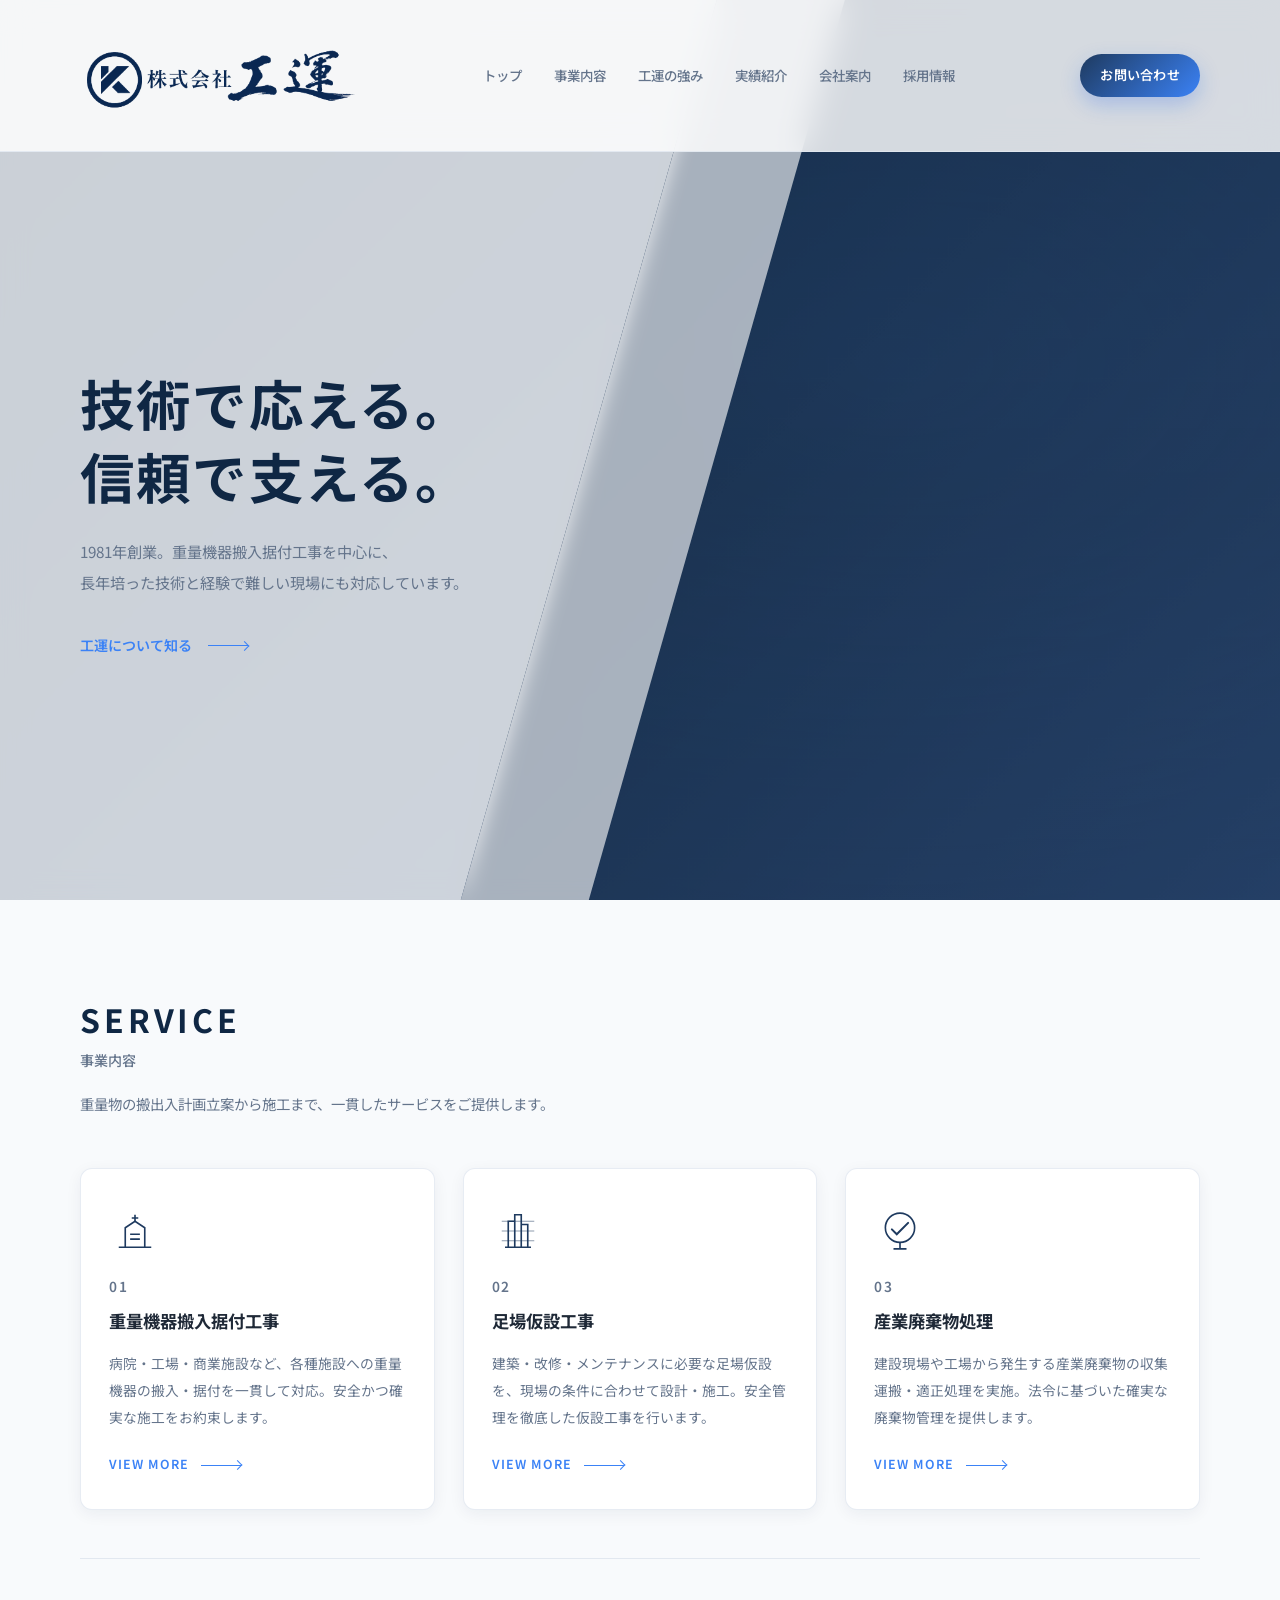
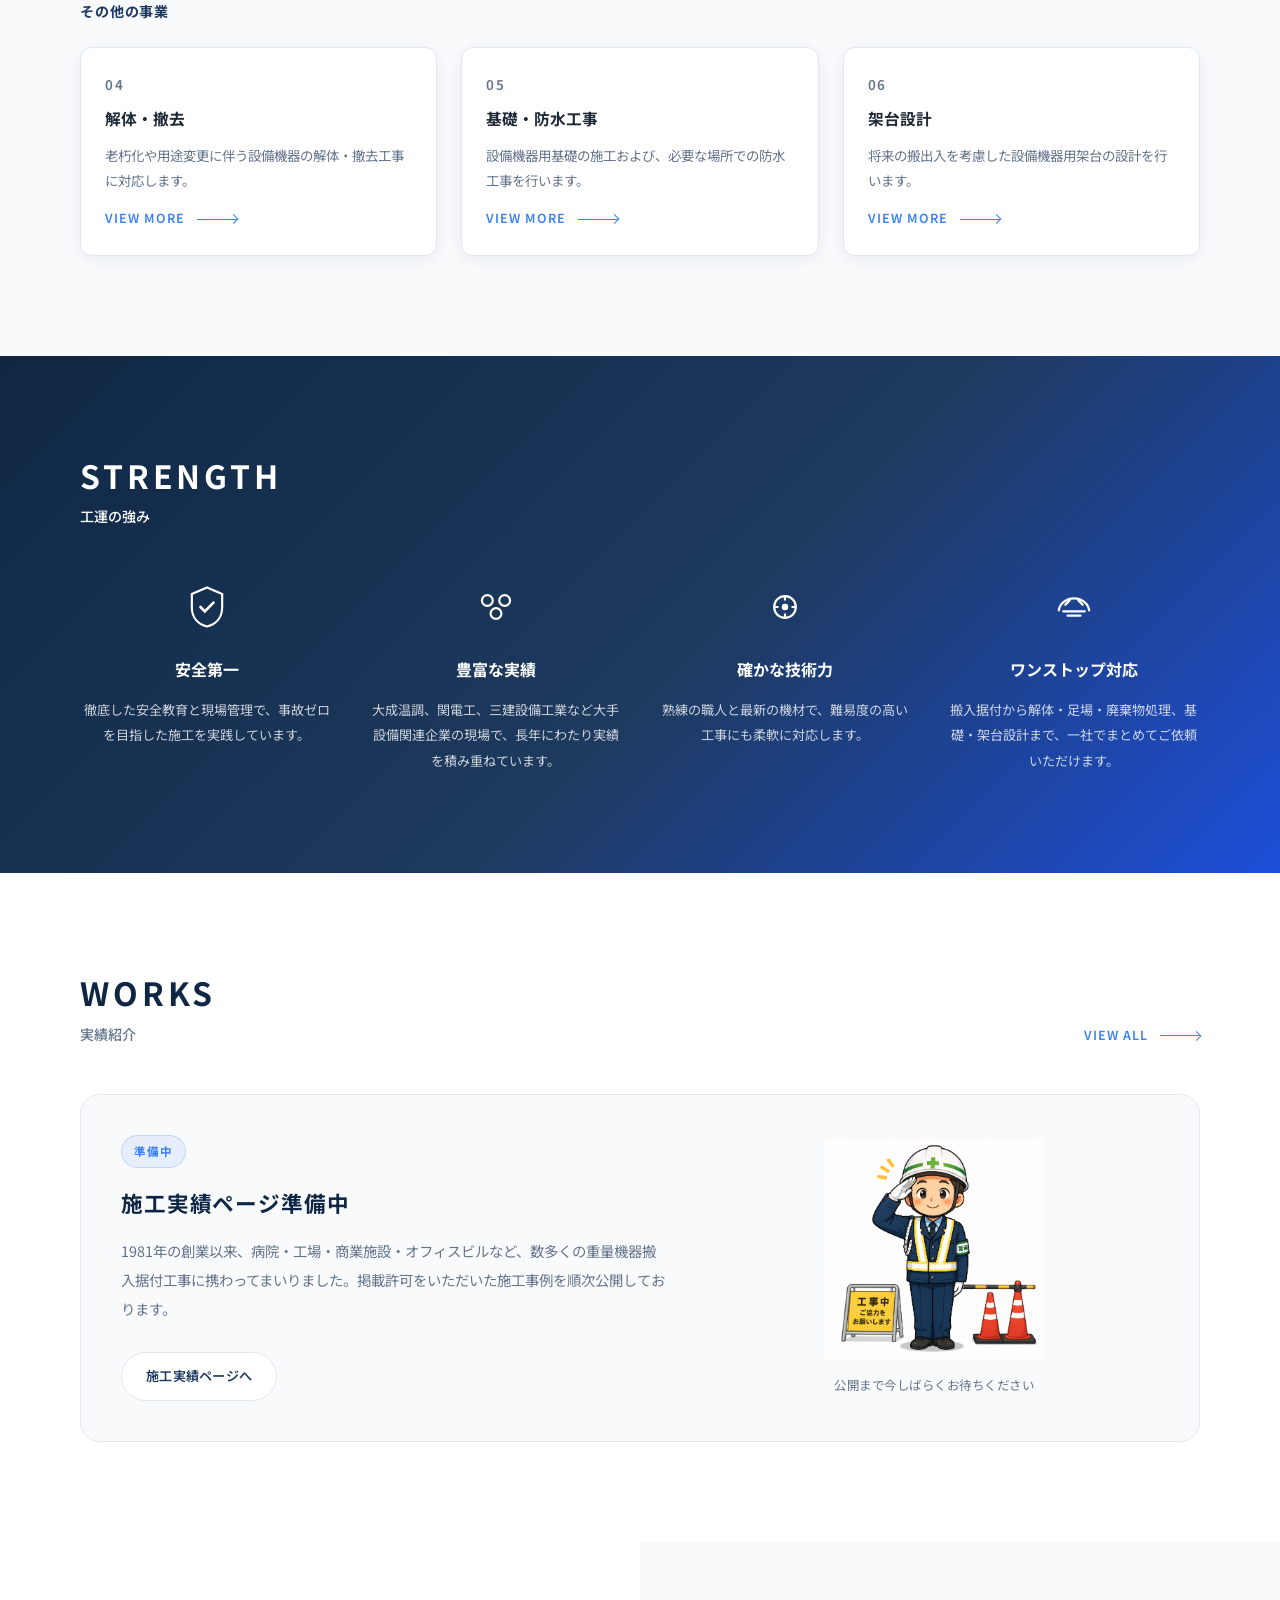
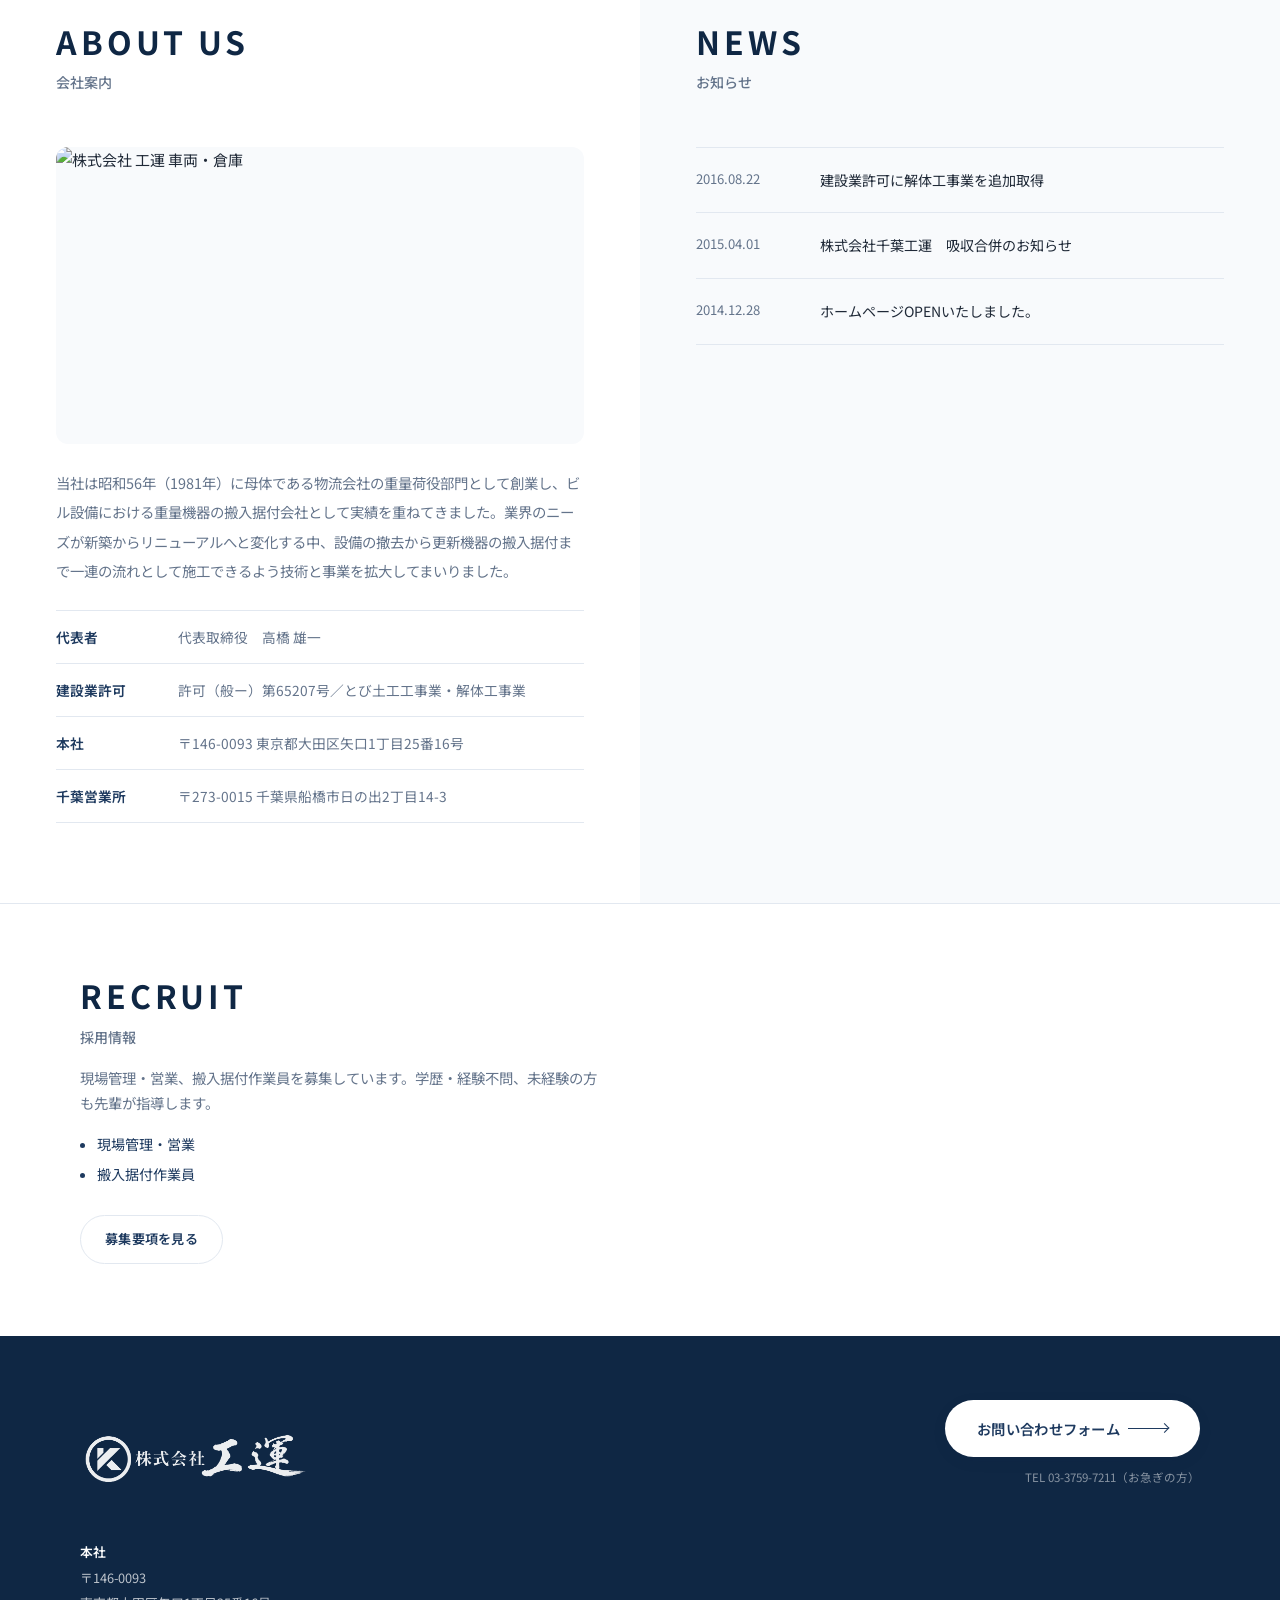
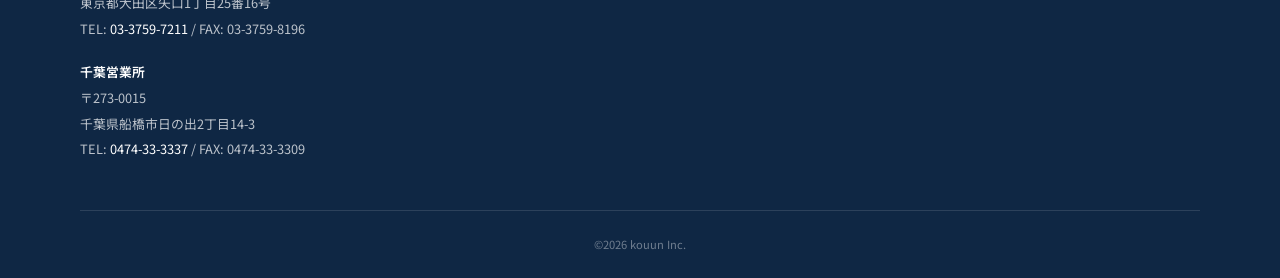
==== index.html @ 0c0ec550 "Update hero lead copy with founding year and expertise" ====
<!DOCTYPE html>
<html lang="ja">
  <head>
    <meta charset="UTF-8" />
    <meta name="viewport" content="width=device-width, initial-scale=1.0" />
    <meta
      name="description"
      content="株式会社工運は、改修工事を中心に重量機器搬入据付・解体撤去・足場架設・産業廃棄物収集運搬など質の高いサービスをご提供。本社は東京都大田区、千葉営業所は船橋市。"
    />
    <title>株式会社 工運 | KOUN Co., Ltd.</title>
    <link rel="preconnect" href="https://fonts.googleapis.com" />
    <link rel="preconnect" href="https://fonts.gstatic.com" crossorigin />
    <link
      href="https://fonts.googleapis.com/css2?family=Noto+Sans+JP:wght@400;500;600;700&display=swap"
      rel="stylesheet"
    />
    <link rel="stylesheet" href="css/style.css" />
  </head>
  <body>
    <header class="header">
      <div class="header-inner">
        <a href="#" class="logo">
          <img src="images/logo6.png" alt="株式会社 工運" class="logo-img" />
        </a>

        <nav class="nav" id="nav" aria-label="メインナビゲーション">
          <a href="#">トップ</a>
          <a href="#service">事業内容</a>
          <a href="#strength">工運の強み</a>
          <a href="works.html">実績紹介</a>
          <a href="#about">会社案内</a>
          <a href="recruit.html">採用情報</a>
        </nav>

        <div class="header-actions">
          <a href="contact.html" class="btn btn-primary btn-sm">お問い合わせ</a>
          <button
            class="menu-toggle"
            type="button"
            aria-label="メニューを開く"
            aria-expanded="false"
            aria-controls="nav"
          >
            <span></span>
            <span></span>
            <span></span>
          </button>
        </div>
      </div>
    </header>

    <main>
      <section class="hero">
        <div class="hero-bg">
          <div class="hero-bg-media" aria-hidden="true">
            <div class="hero-video-stack">
              <video
                class="hero-video is-active"
                src="images/top.mp4"
                muted
                playsinline
                preload="auto"
              ></video>
              <video class="hero-video" src="images/top2.mp4" muted playsinline preload="metadata"></video>
              <video class="hero-video" src="images/top3.mp4" muted playsinline preload="metadata"></video>
            </div>
          </div>
          <div class="hero-cinematic-overlay" aria-hidden="true"></div>
        </div>
        <div class="hero-content">
          <h1 class="hero-title">技術で応える。<br />信頼で支える。</h1>
          <p class="hero-lead">
            1981年創業。重量機器搬入据付工事を中心に、<br />
            長年培った技術と経験で難しい現場にも対応しています。
          </p>
          <a href="#about" class="hero-link">
            <span>工運について知る</span>
            <span class="arrow" aria-hidden="true"></span>
          </a>
        </div>
      </section>

      <section id="service" class="section service">
        <div class="container">
          <div class="section-heading">
            <h2 class="section-title-en">SERVICE</h2>
            <p class="section-title-ja">事業内容</p>
            <p class="section-lead">
              重量物の搬出入計画立案から施工まで、一貫したサービスをご提供します。
            </p>
          </div>
          <div class="service-grid">
            <article class="service-card">
              <div class="service-icon" aria-hidden="true">
                <svg viewBox="0 0 64 64">
                  <path d="M12 52h40M20 52V28l12-8 12 8v24" fill="none" stroke="currentColor" stroke-width="2" />
                  <path d="M32 20v-8M28 16h8" fill="none" stroke="currentColor" stroke-width="2" />
                  <path d="M26 36h12M26 42h12" fill="none" stroke="currentColor" stroke-width="2" />
                </svg>
              </div>
              <p class="service-num">01</p>
              <h3>重量機器搬入据付工事</h3>
              <p>
                病院・工場・商業施設など、各種施設への重量機器の搬入・据付を一貫して対応。安全かつ確実な施工をお約束します。
              </p>
              <a href="service/hannyu.html" class="text-link js-service-panel" data-service="service/hannyu.html">VIEW MORE<span class="arrow" aria-hidden="true"></span></a>
            </article>
            <article class="service-card">
              <div class="service-icon" aria-hidden="true">
                <svg viewBox="0 0 64 64">
                  <path d="M16 52h32M20 52V20h8v32M28 52V12h8v40M36 52V24h8v28" fill="none" stroke="currentColor" stroke-width="2" />
                  <path d="M12 20h40M12 32h40M12 44h40" fill="none" stroke="currentColor" stroke-width="1.5" opacity="0.5" />
                </svg>
              </div>
              <p class="service-num">02</p>
              <h3>足場仮設工事</h3>
              <p>
                建築・改修・メンテナンスに必要な足場仮設を、現場の条件に合わせて設計・施工。安全管理を徹底した仮設工事を行います。
              </p>
              <a href="service/ashiba.html" class="text-link js-service-panel" data-service="service/ashiba.html">VIEW MORE<span class="arrow" aria-hidden="true"></span></a>
            </article>
            <article class="service-card">
              <div class="service-icon" aria-hidden="true">
                <svg viewBox="0 0 64 64">
                  <path d="M32 10a18 18 0 1 0 0 36 18 18 0 0 0 0-36z" fill="none" stroke="currentColor" stroke-width="2" />
                  <path d="M22 30l6 6 14-14" fill="none" stroke="currentColor" stroke-width="2.5" stroke-linecap="round" />
                  <path d="M32 46v8M24 54h16" fill="none" stroke="currentColor" stroke-width="2" />
                </svg>
              </div>
              <p class="service-num">03</p>
              <h3>産業廃棄物処理</h3>
              <p>
                建設現場や工場から発生する産業廃棄物の収集運搬・適正処理を実施。法令に基づいた確実な廃棄物管理を提供します。
              </p>
              <a href="service/haikibutsu.html" class="text-link js-service-panel" data-service="service/haikibutsu.html">VIEW MORE<span class="arrow" aria-hidden="true"></span></a>
            </article>
          </div>
          <div class="service-more">
            <p class="service-more-title">その他の事業</p>
            <div class="service-more-grid">
              <article class="service-more-item">
                <p class="service-num">04</p>
                <h3>解体・撤去</h3>
                <p>老朽化や用途変更に伴う設備機器の解体・撤去工事に対応します。</p>
                <a href="service/kaitai.html" class="text-link js-service-panel" data-service="service/kaitai.html">VIEW MORE<span class="arrow" aria-hidden="true"></span></a>
              </article>
              <article class="service-more-item">
                <p class="service-num">05</p>
                <h3>基礎・防水工事</h3>
                <p>設備機器用基礎の施工および、必要な場所での防水工事を行います。</p>
                <a href="service/kiso.html" class="text-link js-service-panel" data-service="service/kiso.html">VIEW MORE<span class="arrow" aria-hidden="true"></span></a>
              </article>
              <article class="service-more-item">
                <p class="service-num">06</p>
                <h3>架台設計</h3>
                <p>将来の搬出入を考慮した設備機器用架台の設計を行います。</p>
                <a href="service/kadai.html" class="text-link js-service-panel" data-service="service/kadai.html">VIEW MORE<span class="arrow" aria-hidden="true"></span></a>
              </article>
            </div>
          </div>
        </div>
      </section>

      <section id="strength" class="section strength">
        <div class="container">
          <div class="section-heading section-heading-light">
            <h2 class="section-title-en">STRENGTH</h2>
            <p class="section-title-ja">工運の強み</p>
          </div>
          <div class="strength-grid">
            <div class="strength-item">
              <div class="strength-icon" aria-hidden="true">
                <svg viewBox="0 0 48 48">
                  <path d="M24 6l14 6v12c0 10-6 16-14 18-8-2-14-8-14-18V12l14-6z" fill="none" stroke="currentColor" stroke-width="2" />
                  <path d="M18 24l4 4 8-8" fill="none" stroke="currentColor" stroke-width="2.5" stroke-linecap="round" />
                </svg>
              </div>
              <h3>安全第一</h3>
              <p>徹底した安全教育と現場管理で、事故ゼロを目指した施工を実践しています。</p>
            </div>
            <div class="strength-item">
              <div class="strength-icon" aria-hidden="true">
                <svg viewBox="0 0 48 48">
                  <circle cx="16" cy="18" r="5" fill="none" stroke="currentColor" stroke-width="2" />
                  <circle cx="32" cy="18" r="5" fill="none" stroke="currentColor" stroke-width="2" />
                  <circle cx="24" cy="30" r="5" fill="none" stroke="currentColor" stroke-width="2" />
                </svg>
              </div>
              <h3>豊富な実績</h3>
              <p>大成温調、関電工、三建設備工業など大手設備関連企業の現場で、長年にわたり実績を積み重ねています。</p>
            </div>
            <div class="strength-item">
              <div class="strength-icon" aria-hidden="true">
                <svg viewBox="0 0 48 48">
                  <circle cx="24" cy="24" r="10" fill="none" stroke="currentColor" stroke-width="2" />
                  <path d="M24 14v4M24 30v4M14 24h4M30 24h4" fill="none" stroke="currentColor" stroke-width="2" />
                  <circle cx="24" cy="24" r="3" fill="currentColor" />
                </svg>
              </div>
              <h3>確かな技術力</h3>
              <p>熟練の職人と最新の機材で、難易度の高い工事にも柔軟に対応します。</p>
            </div>
            <div class="strength-item">
              <div class="strength-icon" aria-hidden="true">
                <svg viewBox="0 0 48 48">
                  <path d="M10 28c0-6 6-12 14-12s14 6 14 12" fill="none" stroke="currentColor" stroke-width="2" />
                  <path d="M14 28h20M18 32h12" fill="none" stroke="currentColor" stroke-width="2" stroke-linecap="round" />
                  <path d="M16 22l4-4M32 22l-4-4" fill="none" stroke="currentColor" stroke-width="2" stroke-linecap="round" />
                </svg>
              </div>
              <h3>ワンストップ対応</h3>
              <p>搬入据付から解体・足場・廃棄物処理、基礎・架台設計まで、一社でまとめてご依頼いただけます。</p>
            </div>
          </div>
        </div>
      </section>

      <section id="works" class="section works">
        <div class="container">
          <div class="section-heading-row">
            <div class="section-heading">
              <h2 class="section-title-en">WORKS</h2>
              <p class="section-title-ja">実績紹介</p>
            </div>
            <a href="works.html" class="text-link">VIEW ALL<span class="arrow" aria-hidden="true"></span></a>
          </div>

          <div class="works-teaser">
            <div class="works-teaser-content">
              <span class="works-teaser-badge">準備中</span>
              <h3 class="works-teaser-title">施工実績ページ準備中</h3>
              <p class="works-teaser-text">
                1981年の創業以来、病院・工場・商業施設・オフィスビルなど、数多くの重量機器搬入据付工事に携わってまいりました。掲載許可をいただいた施工事例を順次公開しております。
              </p>
              <a href="works.html" class="btn btn-outline">施工実績ページへ</a>
            </div>
            <div class="works-teaser-visual" aria-hidden="true">
              <img src="images/gardman.png" alt="" class="works-salute-img" />
              <p class="works-teaser-note">公開まで今しばらくお待ちください</p>
            </div>
          </div>
        </div>
      </section>

      <section class="section about-news">
        <div class="about-news-grid">
          <div id="about" class="about-block">
            <div class="section-heading">
              <h2 class="section-title-en">ABOUT US</h2>
              <p class="section-title-ja">会社案内</p>
            </div>
            <div class="about-thumb">
              <img src="images/office.jpg" alt="株式会社 工運 車両・倉庫" />
            </div>
            <p class="about-text">
              当社は昭和56年（1981年）に母体である物流会社の重量荷役部門として創業し、ビル設備における重量機器の搬入据付会社として実績を重ねてきました。業界のニーズが新築からリニューアルへと変化する中、設備の撤去から更新機器の搬入据付まで一連の流れとして施工できるよう技術と事業を拡大してまいりました。
            </p>
            <dl class="about-info">
              <div class="about-info-row">
                <dt>代表者</dt>
                <dd>代表取締役　高橋 雄一</dd>
              </div>
              <div class="about-info-row">
                <dt>建設業許可</dt>
                <dd>許可（般ー）第65207号／とび土工工事業・解体工事業</dd>
              </div>
              <div class="about-info-row">
                <dt>本社</dt>
                <dd>〒146-0093 東京都大田区矢口1丁目25番16号</dd>
              </div>
              <div class="about-info-row">
                <dt>千葉営業所</dt>
                <dd>〒273-0015 千葉県船橋市日の出2丁目14-3</dd>
              </div>
            </dl>
          </div>
          <div id="news" class="news-block">
            <div class="section-heading">
              <h2 class="section-title-en">NEWS</h2>
              <p class="section-title-ja">お知らせ</p>
            </div>
            <ul class="news-list">
              <li>
                <time datetime="2016-08-22">2016.08.22</time>
                <span>建設業許可に解体工事業を追加取得</span>
              </li>
              <li>
                <time datetime="2015-04-01">2015.04.01</time>
                <span>株式会社千葉工運　吸収合併のお知らせ</span>
              </li>
              <li>
                <time datetime="2014-12-28">2014.12.28</time>
                <span>ホームページOPENいたしました。</span>
              </li>
            </ul>
          </div>
        </div>
      </section>

      <section id="recruit" class="section recruit">
        <div class="container">
          <h2 class="section-title-en">RECRUIT</h2>
          <p class="section-title-ja">採用情報</p>
          <p class="recruit-text">
            現場管理・営業、搬入据付作業員を募集しています。学歴・経験不問、未経験の方も先輩が指導します。
          </p>
          <ul class="recruit-jobs">
            <li>現場管理・営業</li>
            <li>搬入据付作業員</li>
          </ul>
          <a href="recruit.html" class="btn btn-outline recruit-link">募集要項を見る</a>
        </div>
      </section>
    </main>

    <footer id="contact" class="footer">
      <div class="footer-inner">
        <div class="footer-brand">
          <a href="#" class="footer-logo">
            <img src="images/logo6.png" alt="株式会社 工運" class="logo-img-footer" />
          </a>
          <div class="footer-offices">
            <address class="footer-office">
              <strong>本社</strong><br />
              〒146-0093<br />
              東京都大田区矢口1丁目25番16号<br />
              TEL: <a href="tel:0337597211">03-3759-7211</a> / FAX: 03-3759-8196
            </address>
            <address class="footer-office">
              <strong>千葉営業所</strong><br />
              〒273-0015<br />
              千葉県船橋市日の出2丁目14-3<br />
              TEL: <a href="tel:0474333337">0474-33-3337</a> / FAX: 0474-33-3309
            </address>
          </div>
        </div>
        <div class="footer-cta">
          <a href="contact.html" class="btn btn-light">
            お問い合わせフォーム
            <span class="arrow" aria-hidden="true"></span>
          </a>
          <p class="footer-contact-note">TEL 03-3759-7211（お急ぎの方）</p>
        </div>
      </div>
      <p class="footer-copy">&copy;2026 kouun Inc.</p>
    </footer>

    <div id="service-panel" class="service-panel" aria-hidden="true">
      <div class="service-panel-body" id="service-panel-body"></div>
    </div>

    <script src="js/hero-video.js"></script>
    <script src="js/main.js"></script>
  </body>
</html>
---- css/style.css ----
*,
*::before,
*::after {
  box-sizing: border-box;
  margin: 0;
  padding: 0;
}

:root {
  --color-bg: #ffffff;
  --color-text: #1f2937;
  --color-muted: #64748b;
  --color-border: #e2e8f0;
  --color-navy: #1e3a5f;
  --color-navy-dark: #0f2744;
  --color-navy-light: #2563eb;
  --color-accent: #3b82f6;
  --color-gray-bg: #f8fafc;
  --shadow-sm: 0 4px 16px rgba(15, 39, 68, 0.06);
  --shadow-md: 0 12px 32px rgba(15, 39, 68, 0.1);
  --radius: 12px;
  --font-sans: "Noto Sans JP", "Hiragino Sans", "Yu Gothic", Meiryo, sans-serif;
  --container: min(1120px, calc(100% - 48px));
  --header-height: 152px;
}

html {
  scroll-behavior: smooth;
  scroll-padding-top: calc(var(--header-height) - 24px);
}

body {
  font-family: var(--font-sans);
  color: var(--color-text);
  background: var(--color-bg);
  line-height: 1.75;
  font-size: 15px;
  -webkit-font-smoothing: antialiased;
}

img {
  display: block;
  max-width: 100%;
}

a {
  color: inherit;
  text-decoration: none;
}

address {
  font-style: normal;
}

.container {
  width: var(--container);
  margin-inline: auto;
}

/* Header */
.header {
  position: fixed;
  top: 0;
  left: 0;
  right: 0;
  z-index: 100;
  height: var(--header-height);
  background: rgba(255, 255, 255, 0.82);
  border-bottom: 1px solid rgba(226, 232, 240, 0.9);
  backdrop-filter: blur(16px);
}

.header-inner {
  display: flex;
  align-items: center;
  justify-content: space-between;
  gap: 32px;
  width: var(--container);
  height: 100%;
  margin-inline: auto;
}

.logo {
  display: flex;
  align-items: center;
  flex-shrink: 0;
}

.logo-img {
  height: 136px;
  width: auto;
}

.nav {
  display: flex;
  align-items: center;
  gap: 32px;
  font-size: 0.84rem;
  font-weight: 500;
  color: var(--color-muted);
}

.nav a {
  transition: color 0.2s;
}

.nav a:hover {
  color: var(--color-accent);
}

.header-actions {
  display: flex;
  align-items: center;
  gap: 12px;
  flex-shrink: 0;
}

.menu-toggle {
  display: none;
  flex-direction: column;
  justify-content: center;
  gap: 5px;
  width: 40px;
  height: 40px;
  padding: 8px;
  border: none;
  background: transparent;
  cursor: pointer;
}

.menu-toggle span {
  display: block;
  width: 100%;
  height: 2px;
  background: var(--color-navy);
  transition: transform 0.2s, opacity 0.2s;
}

.menu-toggle[aria-expanded="true"] span:nth-child(1) {
  transform: translateY(7px) rotate(45deg);
}

.menu-toggle[aria-expanded="true"] span:nth-child(2) {
  opacity: 0;
}

.menu-toggle[aria-expanded="true"] span:nth-child(3) {
  transform: translateY(-7px) rotate(-45deg);
}

/* Buttons */
.btn {
  display: inline-flex;
  align-items: center;
  justify-content: center;
  gap: 8px;
  padding: 12px 24px;
  border-radius: 999px;
  font-size: 0.82rem;
  font-weight: 600;
  letter-spacing: 0.02em;
  white-space: nowrap;
  transition: background 0.2s, color 0.2s, border-color 0.2s, transform 0.2s, box-shadow 0.2s;
}

.btn-sm {
  padding: 10px 20px;
}

.btn-primary {
  background: linear-gradient(135deg, var(--color-navy) 0%, var(--color-accent) 100%);
  color: #fff;
  box-shadow: 0 8px 20px rgba(37, 99, 235, 0.25);
}

.btn-primary:hover {
  transform: translateY(-1px);
  box-shadow: 0 12px 24px rgba(37, 99, 235, 0.32);
}

.btn-outline {
  border: 1px solid var(--color-border);
  color: var(--color-navy);
  background: #fff;
}

.btn-outline:hover {
  border-color: var(--color-accent);
  color: var(--color-accent);
}

.btn-light {
  background: #fff;
  color: var(--color-navy);
  padding: 16px 32px;
  font-size: 0.9rem;
  border-radius: 999px;
  box-shadow: var(--shadow-sm);
}

.btn-light:hover {
  transform: translateY(-1px);
  box-shadow: var(--shadow-md);
}

/* Text link with arrow */
.text-link {
  display: inline-flex;
  align-items: center;
  gap: 12px;
  font-size: 0.78rem;
  font-weight: 600;
  letter-spacing: 0.08em;
  color: var(--color-accent);
  transition: color 0.2s;
}

.text-link:hover {
  color: var(--color-navy);
}

.text-link .arrow,
.btn-light .arrow,
.hero-link .arrow {
  position: relative;
  display: inline-block;
  width: 40px;
  height: 1px;
  background: currentColor;
  transition: width 0.2s;
}

.text-link:hover .arrow,
.hero-link:hover .arrow {
  width: 56px;
}

.text-link .arrow::after,
.btn-light .arrow::after,
.hero-link .arrow::after {
  content: "";
  position: absolute;
  right: 0;
  top: 50%;
  width: 7px;
  height: 7px;
  border-top: 1px solid currentColor;
  border-right: 1px solid currentColor;
  transform: translateY(-50%) rotate(45deg);
}

.section,
.footer,
.about-block,
.news-block {
  scroll-margin-top: calc(var(--header-height) - 24px);
}

/* Hero */
.hero {
  position: relative;
  min-height: 100vh;
  display: flex;
  align-items: center;
  padding-top: var(--header-height);
  overflow: hidden;
}

.hero-bg {
  position: absolute;
  inset: 0;
  z-index: 0;
  overflow: hidden;
}

.hero-bg-media {
  position: absolute;
  inset: -8%;
  will-change: transform;
  animation: hero-slow-zoom 22s ease-in-out infinite alternate;
  background: linear-gradient(135deg, var(--color-navy-dark) 0%, var(--color-navy) 55%, #2a4a7a 100%);
}

.hero-video-stack {
  position: absolute;
  inset: 0;
}

.hero-video {
  position: absolute;
  inset: 0;
  width: 100%;
  height: 100%;
  object-fit: cover;
  opacity: 0;
  transform: scale(1.06);
  filter: blur(10px) sepia(0.42) saturate(0.78) contrast(1.05) brightness(0.92);
  transition:
    opacity 1.8s ease,
    filter 1.8s ease,
    transform 12s ease;
  pointer-events: none;
}

.hero-video.is-active {
  opacity: 1;
  transform: scale(1.02);
  filter: blur(0) sepia(0.32) saturate(0.82) contrast(1.08) brightness(0.94);
}

.hero-video.is-entering {
  opacity: 1;
  transform: scale(1.02);
  filter: blur(0) sepia(0.32) saturate(0.82) contrast(1.08) brightness(0.94);
}

.hero-video.is-leaving {
  opacity: 0;
  transform: scale(1.08);
  filter: blur(12px) sepia(0.48) saturate(0.72) contrast(1.02) brightness(0.88);
}

.hero-bg-media.is-static .hero-video-stack {
  display: none;
}

.hero-cinematic-overlay {
  position: absolute;
  inset: 0;
  z-index: 1;
  pointer-events: none;
  clip-path: polygon(56% 0, 100% 0, 100% 100%, 36% 100%);
  background:
    radial-gradient(ellipse at 70% 40%, transparent 0%, rgba(62, 44, 24, 0.14) 72%),
    linear-gradient(
      180deg,
      rgba(255, 244, 228, 0.06) 0%,
      rgba(120, 88, 48, 0.1) 55%,
      rgba(255, 248, 236, 0.14) 100%
    );
  mix-blend-mode: multiply;
}

@keyframes hero-slow-zoom {
  from {
    transform: scale(1) translate3d(0, 0, 0);
  }
  to {
    transform: scale(1.1) translate3d(-2%, -1%, 0);
  }
}

@media (prefers-reduced-motion: reduce) {
  .hero-bg-media {
    animation: none;
  }

  .hero-video-stack {
    display: none;
  }

  .works-salute-img {
    animation: none;
  }
}

.hero-bg::before {
  content: "";
  position: absolute;
  inset: 0;
  z-index: 2;
  background: rgba(255, 255, 255, 0.78);
  backdrop-filter: blur(14px);
  -webkit-backdrop-filter: blur(14px);
  clip-path: polygon(0 0, 56% 0, 36% 100%, 0 100%);
}

.hero-bg::after {
  content: "";
  position: absolute;
  inset: 0;
  z-index: 2;
  background: rgba(255, 255, 255, 0.62);
  backdrop-filter: blur(10px);
  -webkit-backdrop-filter: blur(10px);
  clip-path: polygon(56% 0, 66% 0, 46% 100%, 36% 100%);
}

.hero-content {
  position: relative;
  z-index: 3;
  width: var(--container);
  margin-inline: auto;
  padding: 72px 0 100px;
}

.hero-title {
  font-size: clamp(2.2rem, 5vw, 3.4rem);
  font-weight: 700;
  line-height: 1.35;
  letter-spacing: 0.04em;
  color: var(--color-navy-dark);
}

.hero-lead {
  margin-top: 24px;
  max-width: 520px;
  font-size: 0.95rem;
  line-height: 2;
  color: var(--color-muted);
}

.hero-link {
  display: inline-flex;
  align-items: center;
  gap: 16px;
  margin-top: 36px;
  font-size: 0.88rem;
  font-weight: 600;
  color: var(--color-accent);
}

/* Sections */
.section {
  padding: 100px 0;
}

.section-heading {
  margin-bottom: 52px;
}

.section-heading-light .section-title-en,
.section-heading-light .section-title-ja {
  color: #fff;
}

.section-heading-row {
  display: flex;
  align-items: flex-end;
  justify-content: space-between;
  gap: 24px;
  margin-bottom: 48px;
}

.section-heading-row .section-heading {
  margin-bottom: 0;
}

.section-title-en {
  font-size: clamp(1.6rem, 3vw, 2rem);
  font-weight: 700;
  letter-spacing: 0.12em;
  line-height: 1.2;
  color: var(--color-navy-dark);
}

.section-title-ja {
  margin-top: 10px;
  font-size: 0.88rem;
  font-weight: 500;
  color: var(--color-muted);
}

.section-lead {
  margin-top: 18px;
  max-width: 40rem;
  font-size: 0.9rem;
  color: var(--color-muted);
}

/* Service */
.service {
  background: var(--color-gray-bg);
}

.service-grid {
  display: grid;
  grid-template-columns: repeat(3, 1fr);
  gap: 28px;
}

.service-card {
  background: #fff;
  padding: 36px 28px 32px;
  border: 1px solid rgba(226, 232, 240, 0.8);
  border-radius: var(--radius);
  box-shadow: var(--shadow-sm);
  transition: transform 0.25s, box-shadow 0.25s;
}

.service-card:hover {
  transform: translateY(-4px);
  box-shadow: var(--shadow-md);
}

.service-icon {
  width: 52px;
  height: 52px;
  color: var(--color-navy);
}

.service-icon svg {
  width: 100%;
  height: 100%;
}

.service-num {
  margin-top: 22px;
  font-size: 0.72rem;
  font-weight: 600;
  letter-spacing: 0.12em;
  color: #999;
}

.service-card h3 {
  margin-top: 8px;
  font-size: 1.08rem;
  font-weight: 700;
  line-height: 1.5;
}

.service-card p {
  margin-top: 16px;
  font-size: 0.86rem;
  color: var(--color-muted);
  line-height: 1.95;
}

.service-card .text-link {
  margin-top: 24px;
}

.service-more {
  margin-top: 48px;
  padding-top: 40px;
  border-top: 1px solid var(--color-border);
}

.service-more-title {
  font-size: 0.88rem;
  font-weight: 700;
  color: var(--color-navy);
  letter-spacing: 0.06em;
}

.service-more-grid {
  display: grid;
  grid-template-columns: repeat(3, 1fr);
  gap: 24px;
  margin-top: 24px;
}

.service-more-item {
  padding: 24px;
  background: #fff;
  border: 1px solid var(--color-border);
  border-radius: var(--radius);
  box-shadow: var(--shadow-sm);
  transition: transform 0.2s, box-shadow 0.2s;
}

.service-more-item:hover {
  transform: translateY(-2px);
  box-shadow: var(--shadow-md);
}

.service-more-item .service-num {
  margin-top: 0;
}

.service-more-item h3 {
  margin-top: 8px;
  font-size: 0.98rem;
  font-weight: 700;
}

.service-more-item p {
  margin-top: 10px;
  font-size: 0.84rem;
  color: var(--color-muted);
  line-height: 1.85;
}

.service-more-item .text-link {
  margin-top: 16px;
}

/* Strength */
.strength {
  background: linear-gradient(135deg, var(--color-navy-dark) 0%, var(--color-navy) 55%, #1d4ed8 100%);
  color: #fff;
}

.strength-grid {
  display: grid;
  grid-template-columns: repeat(4, 1fr);
  gap: 36px;
}

.strength-item {
  text-align: center;
}

.strength-icon {
  width: 52px;
  height: 52px;
  margin-inline: auto;
  color: #fff;
}

.strength-icon svg {
  width: 100%;
  height: 100%;
}

.strength-item h3 {
  margin-top: 22px;
  font-size: 1rem;
  font-weight: 700;
}

.strength-item p {
  margin-top: 14px;
  font-size: 0.82rem;
  line-height: 1.95;
  color: rgba(255, 255, 255, 0.78);
}

/* Works */
.works {
  background: #fff;
}

.works-note {
  margin: -28px 0 36px;
  font-size: 0.78rem;
  color: #999;
}

.works-grid {
  display: grid;
  grid-template-columns: repeat(4, 1fr);
  gap: 22px;
}

.work-card h3 {
  margin-top: 16px;
  font-size: 0.92rem;
  font-weight: 700;
  line-height: 1.5;
}

.work-location {
  margin-top: 6px;
  font-size: 0.76rem;
  color: var(--color-muted);
}

.work-thumb {
  aspect-ratio: 4 / 3;
  overflow: hidden;
  background: var(--color-gray-bg);
  border-radius: var(--radius);
}

.work-thumb img {
  width: 100%;
  height: 100%;
  object-fit: cover;
  transition: transform 0.4s ease;
}

.work-card:hover .work-thumb img {
  transform: scale(1.04);
}

/* About & News */
.about-news {
  padding: 0;
  background: var(--color-gray-bg);
}

.about-news-grid {
  display: grid;
  grid-template-columns: 1fr 1fr;
}

.about-block,
.news-block {
  padding: 80px 56px;
}

.about-block {
  background: #fff;
}

.about-thumb {
  aspect-ratio: 16 / 9;
  overflow: hidden;
  margin-bottom: 24px;
  background: var(--color-gray-bg);
  border-radius: var(--radius);
}

.about-thumb img {
  width: 100%;
  height: 100%;
  object-fit: cover;
}

.about-text {
  font-size: 0.9rem;
  color: var(--color-muted);
  line-height: 2.05;
}

.about-info {
  margin-top: 24px;
  border-top: 1px solid var(--color-border);
}

.about-info-row {
  display: grid;
  grid-template-columns: 110px 1fr;
  gap: 12px;
  padding: 14px 0;
  border-bottom: 1px solid var(--color-border);
  font-size: 0.86rem;
}

.about-info-row dt {
  font-weight: 600;
  color: var(--color-navy);
}

.about-info-row dd {
  color: var(--color-muted);
}

.about-block .text-link {
  margin-top: 24px;
}

.news-list {
  list-style: none;
  border-top: 1px solid var(--color-border);
}

.news-list li {
  display: grid;
  grid-template-columns: 108px 1fr;
  gap: 16px;
  padding: 20px 0;
  border-bottom: 1px solid var(--color-border);
  font-size: 0.88rem;
}

.news-list time {
  color: var(--color-muted);
  font-size: 0.82rem;
}

/* Recruit */
.recruit {
  padding: 72px 0;
  border-top: 1px solid var(--color-border);
  background: #fff;
}

.recruit-text {
  margin-top: 16px;
  max-width: 520px;
  font-size: 0.9rem;
  color: var(--color-muted);
}

.recruit-jobs {
  margin-top: 16px;
  padding-left: 1.2em;
  font-size: 0.88rem;
  color: var(--color-navy);
}

.recruit-jobs li + li {
  margin-top: 6px;
}

.recruit-link {
  margin-top: 28px;
}

/* Recruit page */
.recruit-page {
  padding-top: var(--header-height);
}

.recruit-page-hero {
  padding: 72px 0 64px;
  background: linear-gradient(135deg, var(--color-navy-dark) 0%, var(--color-navy) 60%, #1d4ed8 100%);
  color: #fff;
}

.recruit-page-hero-inner {
  text-align: left;
}

.recruit-page-tag {
  font-size: 0.72rem;
  font-weight: 600;
  letter-spacing: 0.2em;
  color: rgba(255, 255, 255, 0.55);
}

.recruit-page-hero h1 {
  margin-top: 12px;
  font-size: clamp(1.8rem, 4vw, 2.6rem);
  font-weight: 700;
  letter-spacing: 0.08em;
}

.recruit-page-hero-lead {
  margin-top: 18px;
  font-size: 0.92rem;
  line-height: 1.95;
  color: rgba(255, 255, 255, 0.78);
}

.recruit-page-content {
  padding: 72px 0 96px;
  background: var(--color-gray-bg);
}

.recruit-page-intro {
  max-width: 42rem;
  font-size: 0.95rem;
  line-height: 2;
  color: var(--color-muted);
}

.recruit-job-card {
  margin-top: 40px;
  padding: 40px;
  background: #fff;
  border: 1px solid var(--color-border);
  border-radius: 20px;
  box-shadow: var(--shadow-sm);
}

.recruit-job-card + .recruit-job-card {
  margin-top: 28px;
}

.recruit-job-title {
  font-size: 1.2rem;
  font-weight: 700;
  letter-spacing: 0.06em;
  color: var(--color-navy-dark);
  padding-bottom: 16px;
  border-bottom: 2px solid var(--color-accent);
}

.recruit-job-table {
  margin-top: 24px;
}

.recruit-job-row {
  display: grid;
  grid-template-columns: 140px 1fr;
  gap: 16px 24px;
  padding: 18px 0;
  border-bottom: 1px solid var(--color-border);
  font-size: 0.9rem;
}

.recruit-job-row:last-child {
  border-bottom: none;
}

.recruit-job-row dt {
  font-weight: 700;
  color: var(--color-navy);
}

.recruit-job-row dd {
  color: var(--color-muted);
  line-height: 1.9;
}

.recruit-page-cta {
  margin-top: 48px;
  padding: 32px;
  text-align: center;
  background: #fff;
  border: 1px solid var(--color-border);
  border-radius: 16px;
}

.recruit-page-cta p {
  font-size: 0.9rem;
  color: var(--color-muted);
}

.recruit-page-cta .btn {
  margin-top: 20px;
}

.recruit-page-back {
  display: inline-flex;
  margin-top: 40px;
}

@media (max-width: 768px) {
  .recruit-job-card {
    padding: 28px 20px;
  }

  .recruit-job-row {
    grid-template-columns: 1fr;
    gap: 8px;
  }
}

/* Footer */
.footer {
  background: var(--color-navy-dark);
  color: #fff;
  padding: 64px 0 24px;
}

.footer-inner {
  display: grid;
  grid-template-columns: 1fr auto;
  gap: 48px;
  width: var(--container);
  margin-inline: auto;
  padding-bottom: 48px;
  border-bottom: 1px solid rgba(255, 255, 255, 0.12);
}

.footer-logo {
  display: inline-flex;
}

.logo-img-footer {
  height: 112px;
  width: auto;
  filter: brightness(0) invert(1);
  opacity: 0.92;
}

.footer-offices {
  margin-top: 20px;
  display: grid;
  gap: 18px;
}

.footer-office {
  font-size: 0.8rem;
  line-height: 2;
  color: rgba(255, 255, 255, 0.72);
}

.footer-office strong {
  color: #fff;
  font-weight: 600;
}

.footer-office a {
  color: #fff;
}

.footer-nav {
  display: flex;
  gap: 48px;
}

.footer-nav-col {
  display: flex;
  flex-direction: column;
  gap: 12px;
}

.footer-nav a {
  font-size: 0.8rem;
  color: rgba(255, 255, 255, 0.72);
}

.footer-nav a:hover {
  color: #fff;
}

.footer-cta {
  display: flex;
  flex-direction: column;
  align-items: flex-end;
  gap: 10px;
}

.footer-contact-note {
  font-size: 0.72rem;
  color: rgba(255, 255, 255, 0.5);
  text-align: right;
}

.footer-copy {
  width: var(--container);
  margin: 24px auto 0;
  font-size: 0.7rem;
  color: rgba(255, 255, 255, 0.4);
  text-align: center;
}

.footer-compact {
  padding: 32px 0 24px;
}

.footer-compact .footer-copy {
  margin-top: 0;
}

/* Contact form */
.contact-page {
  padding: calc(var(--header-height) + 48px) 0 80px;
  background: var(--color-gray-bg);
  min-height: calc(100vh - var(--header-height));
}

.contact-page-inner {
  max-width: 720px;
}

.contact-page-header {
  margin-bottom: 40px;
}

.contact-page-lead {
  margin-top: 20px;
  font-size: 0.92rem;
  color: var(--color-muted);
  line-height: 1.9;
}

.contact-page-tel {
  margin-top: 16px;
  font-size: 0.88rem;
  color: var(--color-navy);
}

.contact-page-tel a {
  color: var(--color-accent);
  font-weight: 600;
}

.contact-form {
  padding: 40px;
  background: #fff;
  border-radius: 16px;
  border: 1px solid var(--color-border);
  box-shadow: var(--shadow-sm);
}

.contact-form-grid {
  display: grid;
  grid-template-columns: 1fr 1fr;
  gap: 24px;
}

.contact-field {
  display: flex;
  flex-direction: column;
  gap: 8px;
}

.contact-field + .contact-field {
  margin-top: 24px;
}

.contact-form-grid .contact-field + .contact-field {
  margin-top: 0;
}

.contact-field label {
  font-size: 0.85rem;
  font-weight: 600;
  color: var(--color-navy);
}

.contact-required {
  margin-left: 6px;
  font-size: 0.72rem;
  font-weight: 600;
  color: #dc2626;
}

.contact-field input,
.contact-field textarea {
  width: 100%;
  padding: 12px 14px;
  border: 1px solid var(--color-border);
  border-radius: 8px;
  font: inherit;
  font-size: 0.92rem;
  color: var(--color-text);
  background: #fff;
  transition: border-color 0.2s, box-shadow 0.2s;
}

.contact-field input:focus,
.contact-field textarea:focus {
  outline: none;
  border-color: var(--color-accent);
  box-shadow: 0 0 0 3px rgba(37, 99, 235, 0.12);
}

.contact-field textarea {
  resize: vertical;
  min-height: 160px;
}

.contact-honey {
  position: absolute;
  left: -9999px;
  opacity: 0;
  pointer-events: none;
}

.contact-form-actions {
  margin-top: 32px;
  display: flex;
  flex-direction: column;
  align-items: flex-start;
  gap: 12px;
}

.contact-form-note {
  font-size: 0.78rem;
  color: var(--color-muted);
  line-height: 1.7;
}

.contact-thanks {
  padding: 48px 0;
  text-align: center;
}

.contact-thanks .contact-page-lead,
.contact-thanks .contact-page-tel {
  max-width: 480px;
  margin-inline: auto;
}

.contact-thanks .btn {
  margin-top: 32px;
}

/* Responsive */
@media (max-width: 1024px) {

  .service-grid,
  .service-more-grid,
  .works-grid {
    grid-template-columns: repeat(2, 1fr);
  }

  .strength-grid {
    grid-template-columns: repeat(2, 1fr);
    gap: 40px;
  }

  .footer-inner {
    grid-template-columns: 1fr;
  }

  .footer-cta {
    align-items: flex-start;
  }

  .contact-form-grid {
    grid-template-columns: 1fr;
  }

  .contact-form {
    padding: 28px 20px;
  }

  .footer-contact-note {
    text-align: left;
  }
}

@media (max-width: 768px) {
  :root {
    --header-height: 116px;
  }

  .logo-img {
    height: 100px;
  }

  .nav {
    position: fixed;
    top: var(--header-height);
    left: 0;
    right: 0;
    flex-direction: column;
    align-items: stretch;
    gap: 0;
    padding: 16px 24px 24px;
    background: #fff;
    border-bottom: 1px solid var(--color-border);
    transform: translateY(-120%);
    opacity: 0;
    pointer-events: none;
  }

  .nav.is-open {
    transform: translateY(0);
    opacity: 1;
    pointer-events: auto;
  }

  .nav a {
    padding: 14px 0;
    border-bottom: 1px solid var(--color-border);
  }

  .menu-toggle {
    display: flex;
  }

  .header-actions .btn-primary {
    display: none;
  }

  .hero-content {
    padding: 48px 0 80px;
  }

  .hero-bg::before {
    clip-path: polygon(0 0, 100% 0, 100% 58%, 0 72%);
  }

  .hero-bg::after {
    clip-path: polygon(0 58%, 100% 46%, 100% 100%, 0 100%);
    background: rgba(255, 255, 255, 0.55);
  }

  .section {
    padding: 64px 0;
  }

  .service-grid,
  .service-more-grid,
  .works-grid,
  .strength-grid {
    grid-template-columns: 1fr;
  }

  .about-news-grid {
    grid-template-columns: 1fr;
  }

  .about-block,
  .news-block {
    padding: 48px 24px;
  }

  .section-heading-row {
    flex-direction: column;
    align-items: flex-start;
  }

  .footer-inner {
    grid-template-columns: 1fr;
    gap: 32px;
  }

  .footer-nav {
    gap: 32px;
  }

  .news-list li,
  .about-info-row {
    grid-template-columns: 1fr;
    gap: 4px;
  }

  .service-page-gallery {
    grid-template-columns: 1fr;
  }
}

/* Service detail pages */
.service-page {
  padding-top: var(--header-height);
}

.service-page-hero {
  position: relative;
  min-height: 320px;
  display: flex;
  align-items: flex-end;
  overflow: hidden;
  background: var(--color-navy-dark);
}

.service-page-hero-img {
  position: absolute;
  inset: 0;
  width: 100%;
  height: 100%;
  object-fit: cover;
  opacity: 0.55;
}

.service-page-hero::after {
  content: "";
  position: absolute;
  inset: 0;
  background: linear-gradient(180deg, rgba(15, 39, 68, 0.2) 0%, rgba(15, 39, 68, 0.75) 100%);
}

.service-page-hero-inner {
  position: relative;
  z-index: 1;
  padding: 56px 0 48px;
  color: #fff;
}

.service-page-hero-inner .service-num {
  margin-top: 0;
  color: rgba(255, 255, 255, 0.65);
}

.service-page-hero-inner h1 {
  margin-top: 10px;
  font-size: clamp(1.6rem, 4vw, 2.4rem);
  font-weight: 700;
  letter-spacing: 0.06em;
  line-height: 1.45;
}

.service-page-tag {
  margin-top: 12px;
  font-size: 0.72rem;
  font-weight: 600;
  letter-spacing: 0.18em;
  color: rgba(255, 255, 255, 0.55);
}

.service-page-hero--plain {
  min-height: auto;
  background: linear-gradient(135deg, var(--color-navy-dark) 0%, var(--color-navy) 60%, #1d4ed8 100%);
}

.service-page-hero--plain::after {
  display: none;
}

.service-page-photo {
  margin-top: 40px;
  max-width: 420px;
}

.service-page-photo img {
  display: block;
  width: 100%;
  height: auto;
  border-radius: var(--radius);
  box-shadow: var(--shadow-md);
}

.service-page--photo-left .service-page-photo {
  margin-right: auto;
}

.service-page-content {
  padding: 64px 0 96px;
}

.service-page-lead {
  font-size: 1.05rem;
  font-weight: 600;
  line-height: 2;
  color: var(--color-navy-dark);
}

.service-page-gallery {
  display: grid;
  grid-template-columns: repeat(2, 1fr);
  gap: 20px;
  margin-top: 40px;
}

.service-page-gallery img {
  width: 100%;
  aspect-ratio: 16 / 10;
  object-fit: cover;
  border-radius: var(--radius);
  box-shadow: var(--shadow-sm);
}

.service-page-body {
  margin-top: 48px;
}

.service-page-body h2 {
  font-size: 1.1rem;
  font-weight: 700;
  color: var(--color-navy);
  letter-spacing: 0.04em;
  padding-bottom: 12px;
  border-bottom: 1px solid var(--color-border);
}

.service-page-body h2 + p,
.service-page-body h2 + ul {
  margin-top: 20px;
}

.service-page-body p {
  font-size: 0.92rem;
  color: var(--color-muted);
  line-height: 2;
}

.service-page-body ul {
  list-style: none;
  display: grid;
  gap: 10px;
}

.service-page-body li {
  position: relative;
  padding-left: 1.2em;
  font-size: 0.92rem;
  color: var(--color-muted);
  line-height: 1.85;
}

.service-page-body li::before {
  content: "";
  position: absolute;
  left: 0;
  top: 0.65em;
  width: 6px;
  height: 6px;
  border-radius: 50%;
  background: var(--color-accent);
}

.service-page-back {
  display: inline-flex;
  margin-top: 48px;
}

/* Service panel (same-tab overlay below header) */
.service-panel {
  position: fixed;
  top: var(--header-height);
  left: 0;
  right: 0;
  bottom: 0;
  z-index: 90;
  background: #fff;
  transform: translateY(100%);
  transition: transform 0.35s ease;
  visibility: hidden;
  pointer-events: none;
}

.service-panel.is-open {
  transform: translateY(0);
  visibility: visible;
  pointer-events: auto;
}

.service-panel.is-loading .service-panel-body {
  opacity: 0.5;
}

body.is-panel-open {
  overflow: hidden;
}

.service-panel-body {
  height: 100%;
  overflow-y: auto;
  transition: opacity 0.2s;
}

.service-panel-body .service-page {
  padding-top: 0;
}

/* Works page */
.works-page {
  padding-top: var(--header-height);
}

.works-page-hero {
  padding: 72px 0 64px;
  background: linear-gradient(135deg, var(--color-navy-dark) 0%, var(--color-navy) 60%, #1d4ed8 100%);
  color: #fff;
}

.works-page-hero-inner {
  text-align: center;
}

.works-page-tag {
  font-size: 0.72rem;
  font-weight: 600;
  letter-spacing: 0.2em;
  color: rgba(255, 255, 255, 0.55);
}

.works-page-hero h1 {
  margin-top: 12px;
  font-size: clamp(1.8rem, 4vw, 2.6rem);
  font-weight: 700;
  letter-spacing: 0.08em;
}

.works-page-hero-lead {
  margin-top: 18px;
  font-size: 0.92rem;
  line-height: 1.95;
  color: rgba(255, 255, 255, 0.78);
}

.works-page-content {
  padding: 72px 0 96px;
  background: var(--color-gray-bg);
}

.works-coming-card {
  position: relative;
  padding: 56px 48px;
  background: #fff;
  border: 1px solid var(--color-border);
  border-radius: 20px;
  box-shadow: var(--shadow-md);
  overflow: hidden;
}

.works-coming-layout {
  display: flex;
  flex-wrap: wrap;
  gap: 40px;
  align-items: center;
  justify-content: space-between;
}

.works-coming-main {
  flex: 1 1 360px;
  min-width: 0;
}

.works-coming-illust {
  flex: 0 0 220px;
  display: flex;
  justify-content: center;
  align-items: center;
  width: 220px;
  max-width: 100%;
}

.works-salute-img {
  display: block;
  width: 100%;
  max-width: 220px;
  height: auto;
  animation: works-salute-bob 3s ease-in-out infinite;
}

@keyframes works-salute-bob {
  0%,
  100% {
    transform: translateY(0);
  }
  50% {
    transform: translateY(-6px);
  }
}

.works-coming-card::before {
  content: "";
  position: absolute;
  top: 0;
  left: 0;
  right: 0;
  height: 4px;
  background: linear-gradient(90deg, var(--color-navy) 0%, var(--color-accent) 100%);
}

.works-coming-badge {
  display: inline-flex;
  align-items: center;
  gap: 8px;
  padding: 6px 14px;
  border-radius: 999px;
  background: rgba(37, 99, 235, 0.08);
  border: 1px solid rgba(37, 99, 235, 0.18);
  font-size: 0.76rem;
  font-weight: 700;
  letter-spacing: 0.12em;
  color: var(--color-accent);
}

.works-coming-badge-dot {
  width: 8px;
  height: 8px;
  border-radius: 50%;
  background: var(--color-accent);
  animation: works-pulse 2s ease-in-out infinite;
}

@keyframes works-pulse {
  0%,
  100% {
    opacity: 1;
    transform: scale(1);
  }
  50% {
    opacity: 0.45;
    transform: scale(0.85);
  }
}

.works-coming-title {
  margin-top: 24px;
  font-size: clamp(1.4rem, 3vw, 1.9rem);
  font-weight: 700;
  letter-spacing: 0.06em;
  color: var(--color-navy-dark);
}

.works-coming-body {
  margin-top: 28px;
  max-width: 42rem;
}

.works-coming-body p {
  font-size: 0.95rem;
  line-height: 2.1;
  color: var(--color-muted);
}

.works-coming-body p + p {
  margin-top: 18px;
}

.works-category-list {
  display: flex;
  flex-wrap: wrap;
  gap: 12px;
  margin-top: 36px;
  list-style: none;
}

.works-category-list li {
  display: inline-flex;
  align-items: center;
  gap: 8px;
  padding: 10px 16px;
  border-radius: 999px;
  background: var(--color-gray-bg);
  border: 1px solid var(--color-border);
  font-size: 0.82rem;
  font-weight: 600;
  color: var(--color-navy);
}

.works-category-icon {
  display: flex;
  width: 18px;
  height: 18px;
  color: var(--color-accent);
}

.works-category-icon svg {
  width: 100%;
  height: 100%;
}

.works-coming-placeholder {
  display: grid;
  grid-template-columns: repeat(4, 1fr);
  gap: 14px;
  margin-top: 40px;
  padding-top: 36px;
  border-top: 1px dashed var(--color-border);
}

.works-placeholder-item {
  aspect-ratio: 4 / 3;
  border-radius: var(--radius);
  background: linear-gradient(135deg, #eef2f7 0%, #e2e8f0 100%);
  position: relative;
  overflow: hidden;
}

.works-placeholder-item::after {
  content: "";
  position: absolute;
  inset: 0;
  background: linear-gradient(
    110deg,
    transparent 30%,
    rgba(255, 255, 255, 0.55) 50%,
    transparent 70%
  );
  animation: works-shimmer 2.4s ease-in-out infinite;
}

.works-placeholder-item:nth-child(2)::after {
  animation-delay: 0.3s;
}

.works-placeholder-item:nth-child(3)::after {
  animation-delay: 0.6s;
}

.works-placeholder-item:nth-child(4)::after {
  animation-delay: 0.9s;
}

@keyframes works-shimmer {
  0% {
    transform: translateX(-100%);
  }
  100% {
    transform: translateX(100%);
  }
}

.works-page-back {
  margin-top: 40px;
  display: inline-flex;
}

/* Works teaser on top page */
.works-teaser {
  display: grid;
  grid-template-columns: 1.1fr 0.9fr;
  gap: 40px;
  align-items: center;
  padding: 40px;
  background: var(--color-gray-bg);
  border: 1px solid var(--color-border);
  border-radius: 20px;
}

.works-teaser-badge {
  display: inline-block;
  padding: 5px 12px;
  border-radius: 999px;
  background: rgba(37, 99, 235, 0.08);
  border: 1px solid rgba(37, 99, 235, 0.18);
  font-size: 0.72rem;
  font-weight: 700;
  letter-spacing: 0.1em;
  color: var(--color-accent);
}

.works-teaser-title {
  margin-top: 16px;
  font-size: 1.35rem;
  font-weight: 700;
  letter-spacing: 0.04em;
  color: var(--color-navy-dark);
}

.works-teaser-text {
  margin-top: 16px;
  font-size: 0.9rem;
  line-height: 2;
  color: var(--color-muted);
}

.works-teaser-content .btn {
  margin-top: 28px;
}

.works-teaser-visual {
  text-align: center;
}

.works-teaser-visual .works-salute-img {
  width: min(220px, 100%);
  margin-inline: auto;
}

.works-teaser-grid {
  display: grid;
  grid-template-columns: repeat(2, 1fr);
  gap: 12px;
}

.works-teaser-cell {
  aspect-ratio: 4 / 3;
  border-radius: var(--radius);
  background: linear-gradient(135deg, #e8edf3 0%, #dbe4ee 100%);
  border: 1px solid rgba(226, 232, 240, 0.9);
}

.works-teaser-cell:nth-child(1) {
  opacity: 0.9;
}

.works-teaser-cell:nth-child(2) {
  opacity: 0.75;
}

.works-teaser-cell:nth-child(3) {
  opacity: 0.65;
}

.works-teaser-cell:nth-child(4) {
  opacity: 0.55;
}

.works-teaser-note {
  margin-top: 16px;
  font-size: 0.78rem;
  color: var(--color-muted);
  letter-spacing: 0.04em;
}

@media (max-width: 1024px) {
  .works-coming-layout {
    flex-direction: column;
  }

  .works-coming-illust {
    order: -1;
    flex-basis: auto;
    width: min(220px, 70%);
    margin-inline: auto;
    padding-bottom: 0;
  }

  .works-coming-placeholder {
    grid-template-columns: repeat(2, 1fr);
  }

  .works-teaser {
    grid-template-columns: 1fr;
  }
}

@media (max-width: 768px) {
  .works-coming-card {
    padding: 36px 24px;
  }

  .works-coming-placeholder {
    grid-template-columns: 1fr 1fr;
    gap: 10px;
  }

  .works-teaser {
    padding: 28px 20px;
  }
}

@media (prefers-reduced-motion: reduce) {
  .works-salute-img {
    animation: none;
  }
}
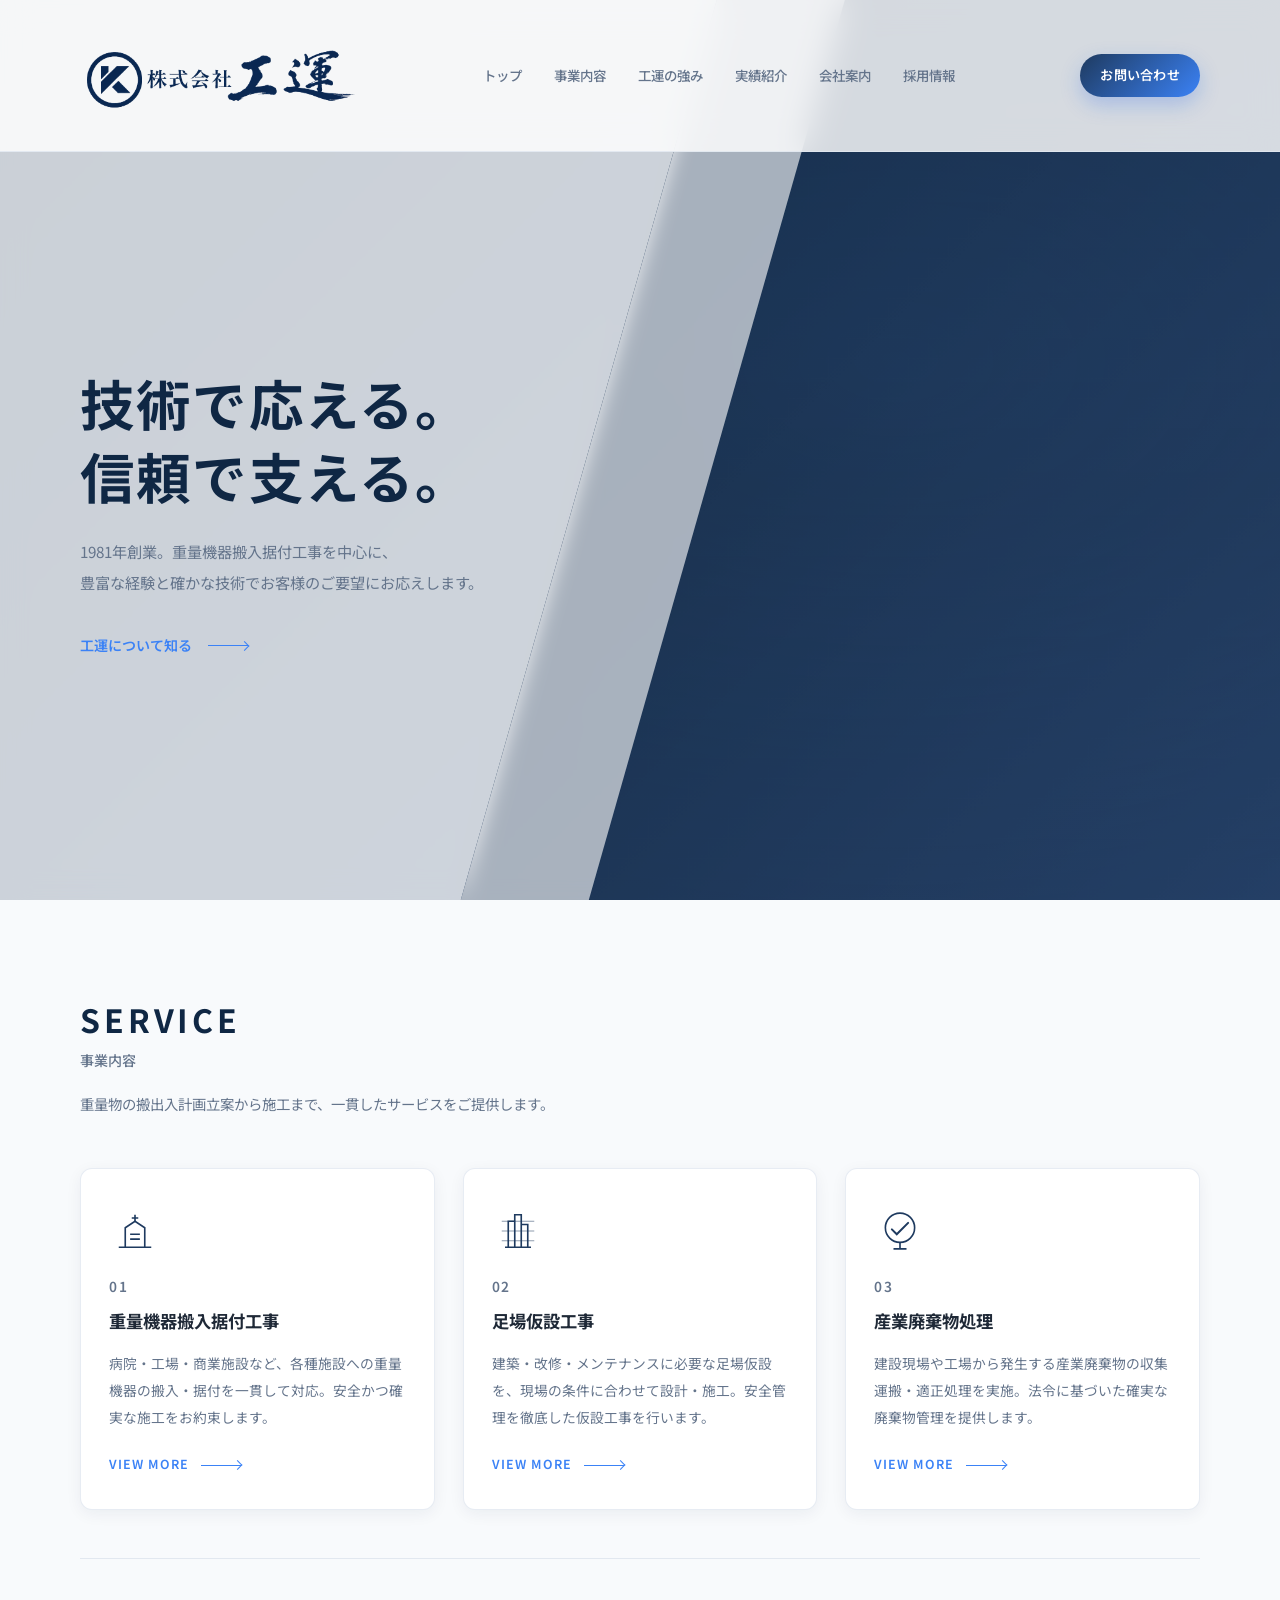
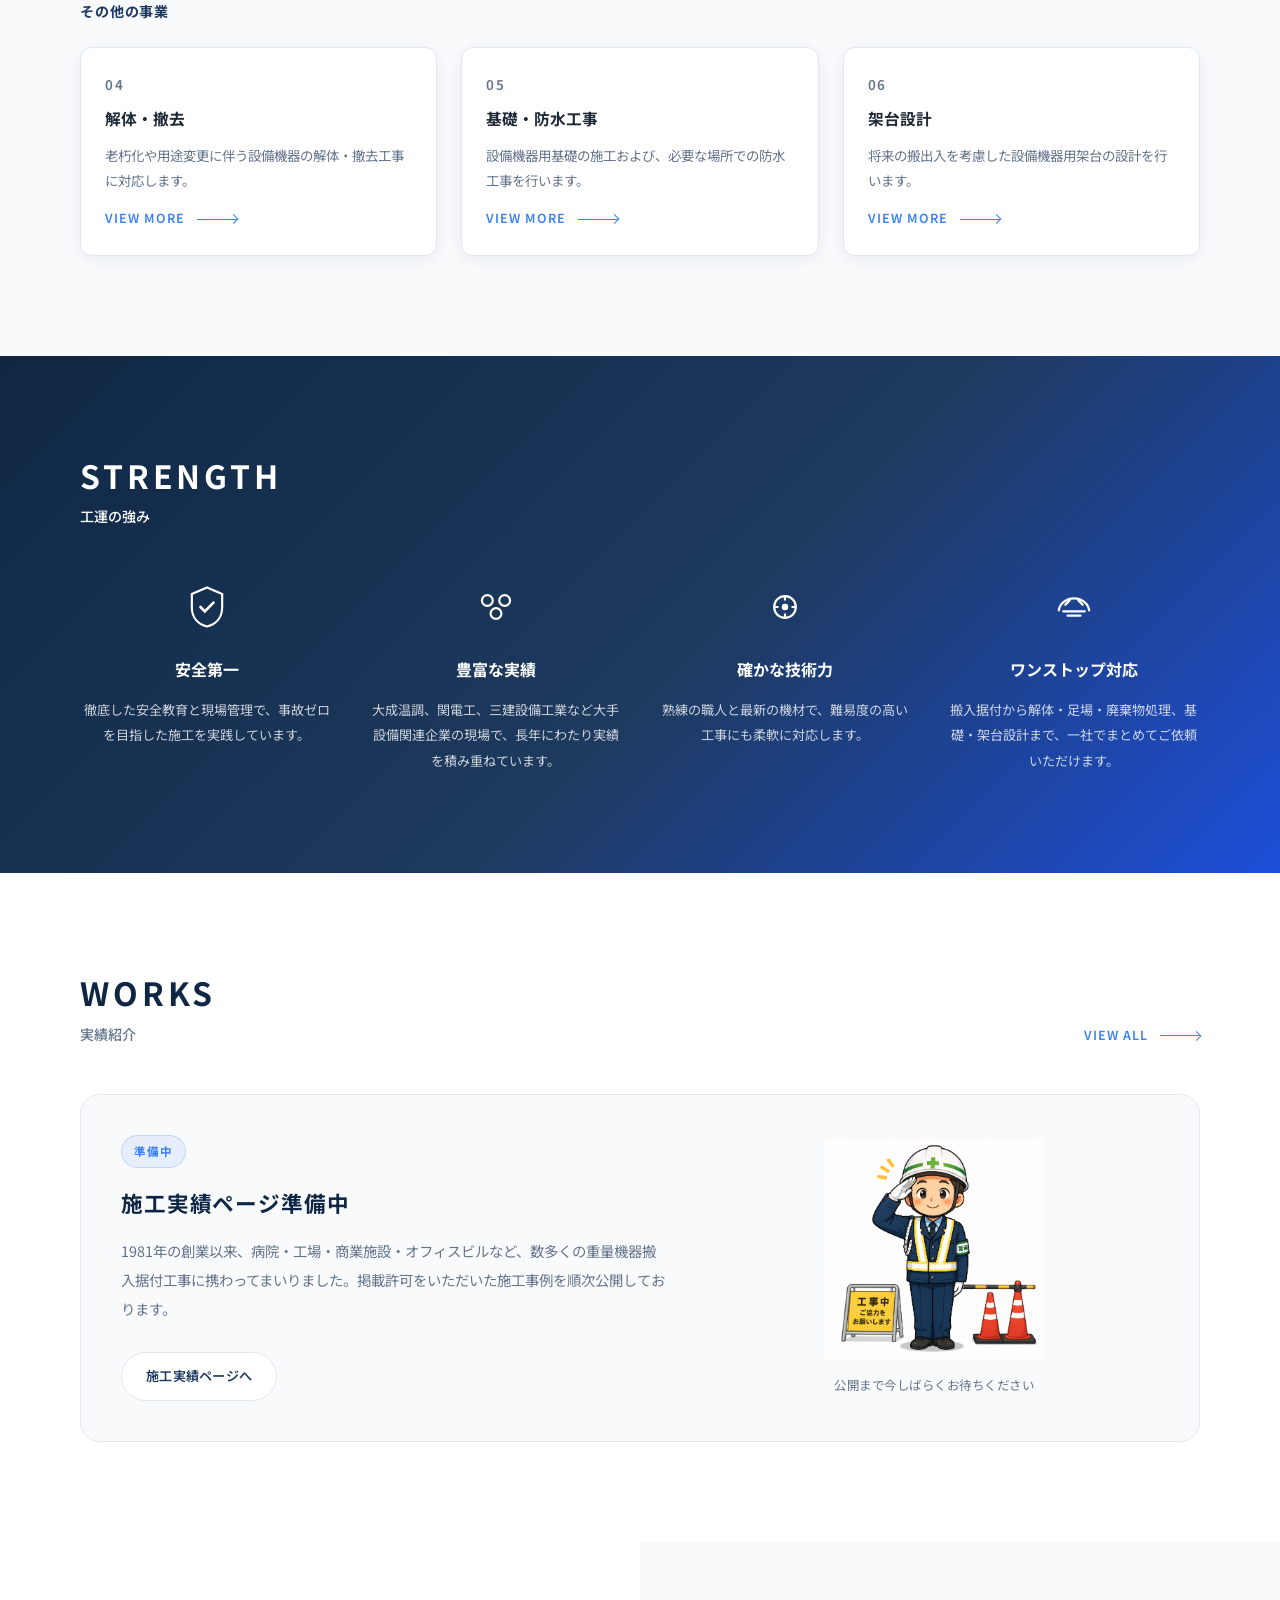
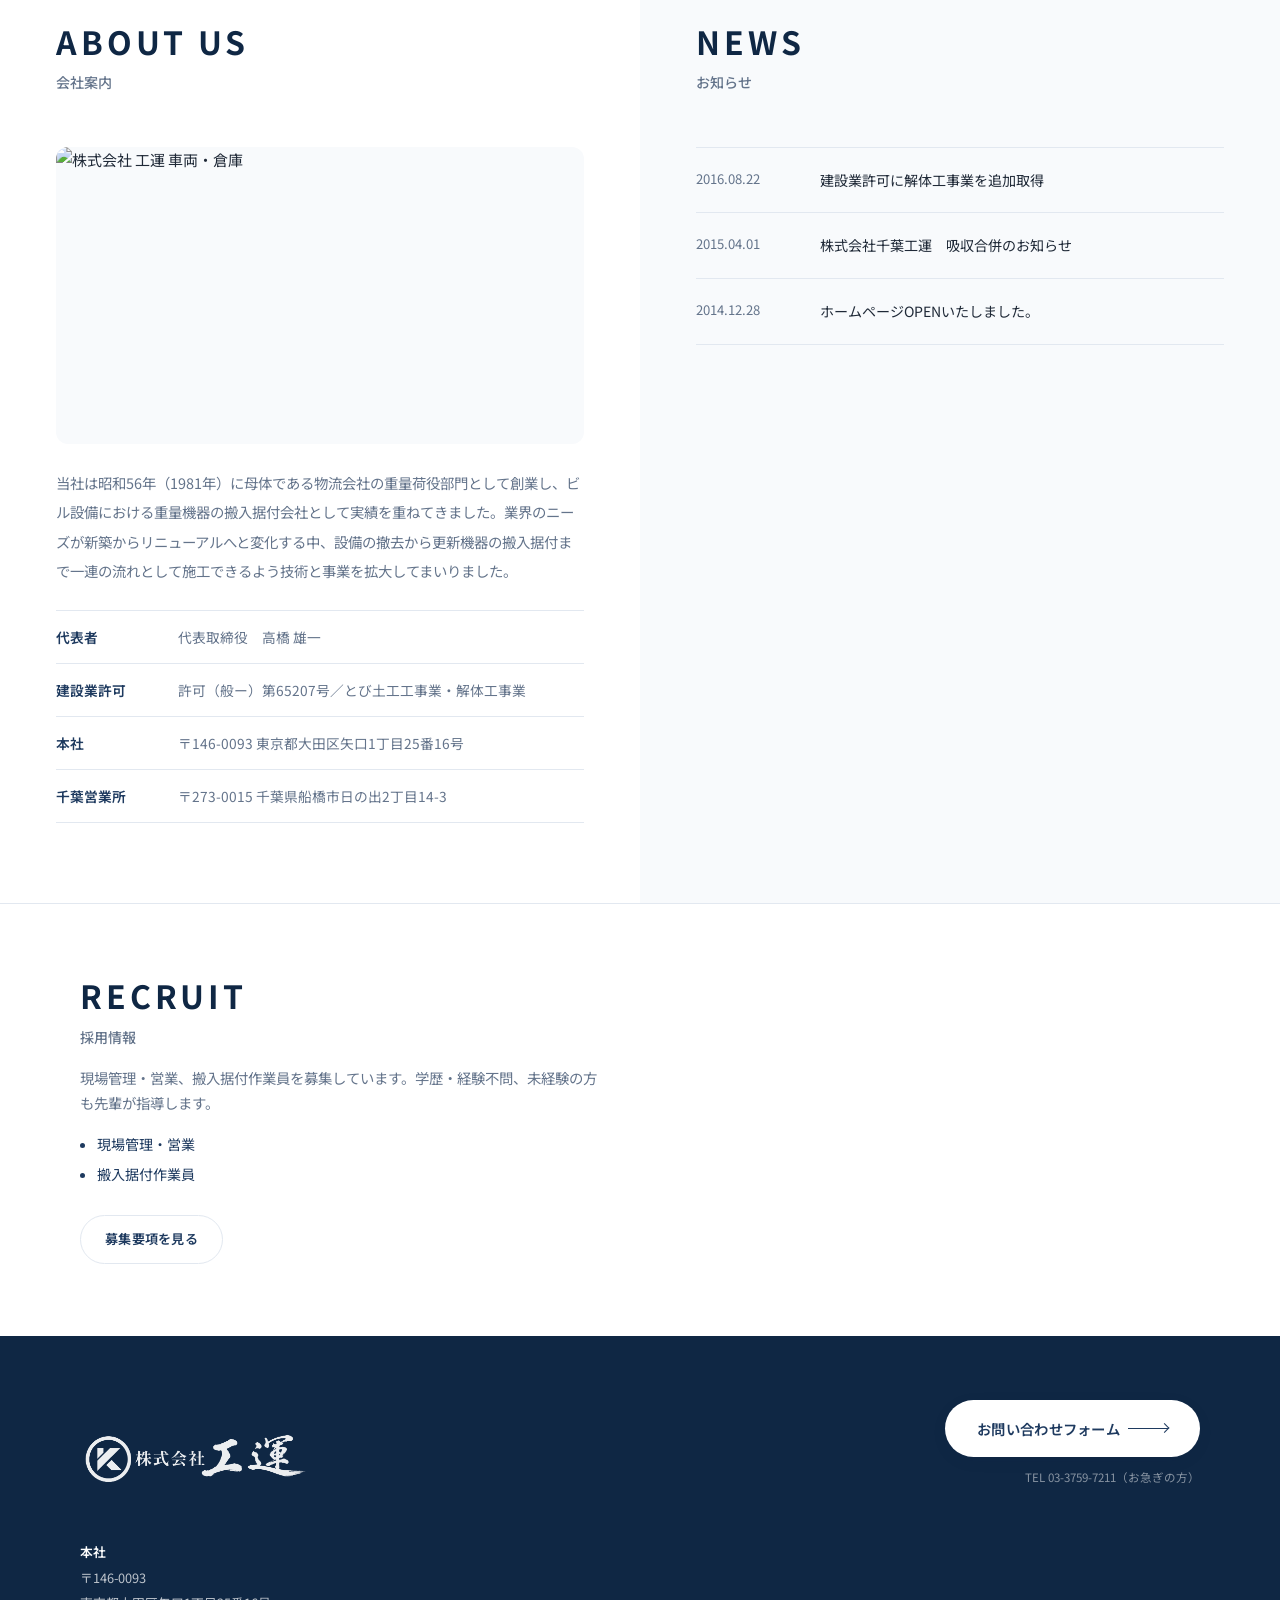
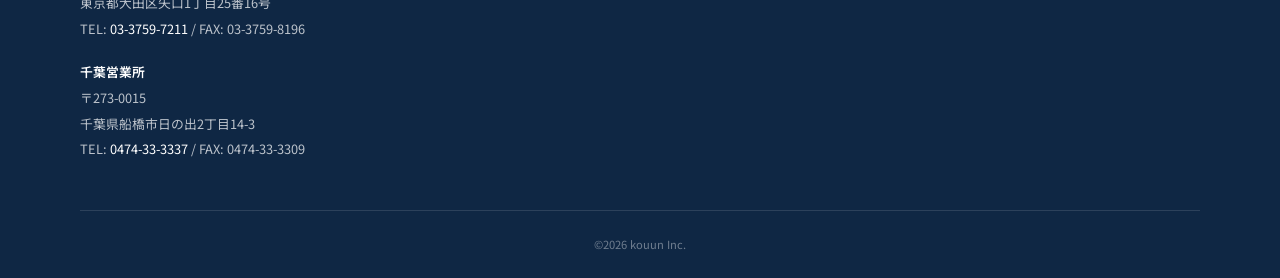
==== commit 4c1fba48: "Revise hero lead copy to emphasize customer-focused expertise" ====
--- a/index.html
+++ b/index.html
@@ -71,7 +71,7 @@
           <h1 class="hero-title">技術で応える。<br />信頼で支える。</h1>
           <p class="hero-lead">
             1981年創業。重量機器搬入据付工事を中心に、<br />
-            長年培った技術と経験で難しい現場にも対応しています。
+            豊富な経験と確かな技術でお客様のご要望にお応えします。
           </p>
           <a href="#about" class="hero-link">
             <span>工運について知る</span>
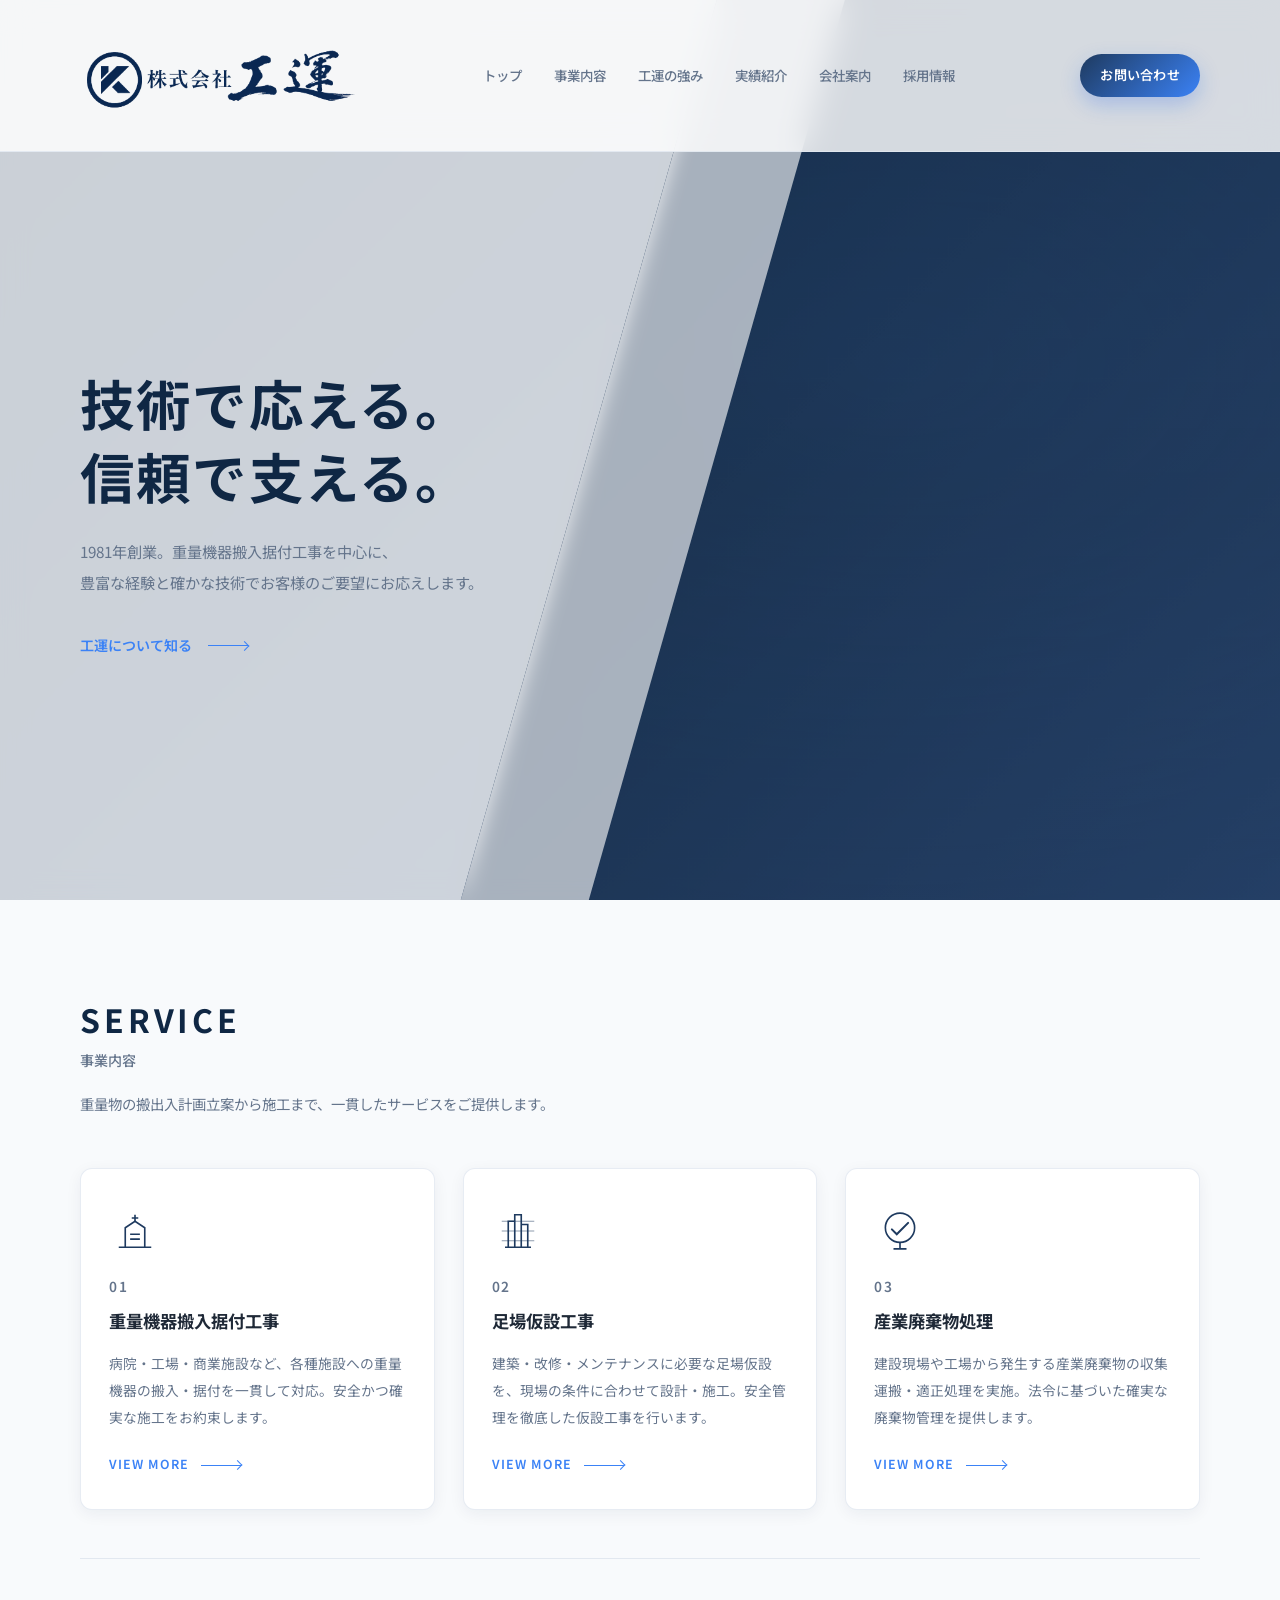
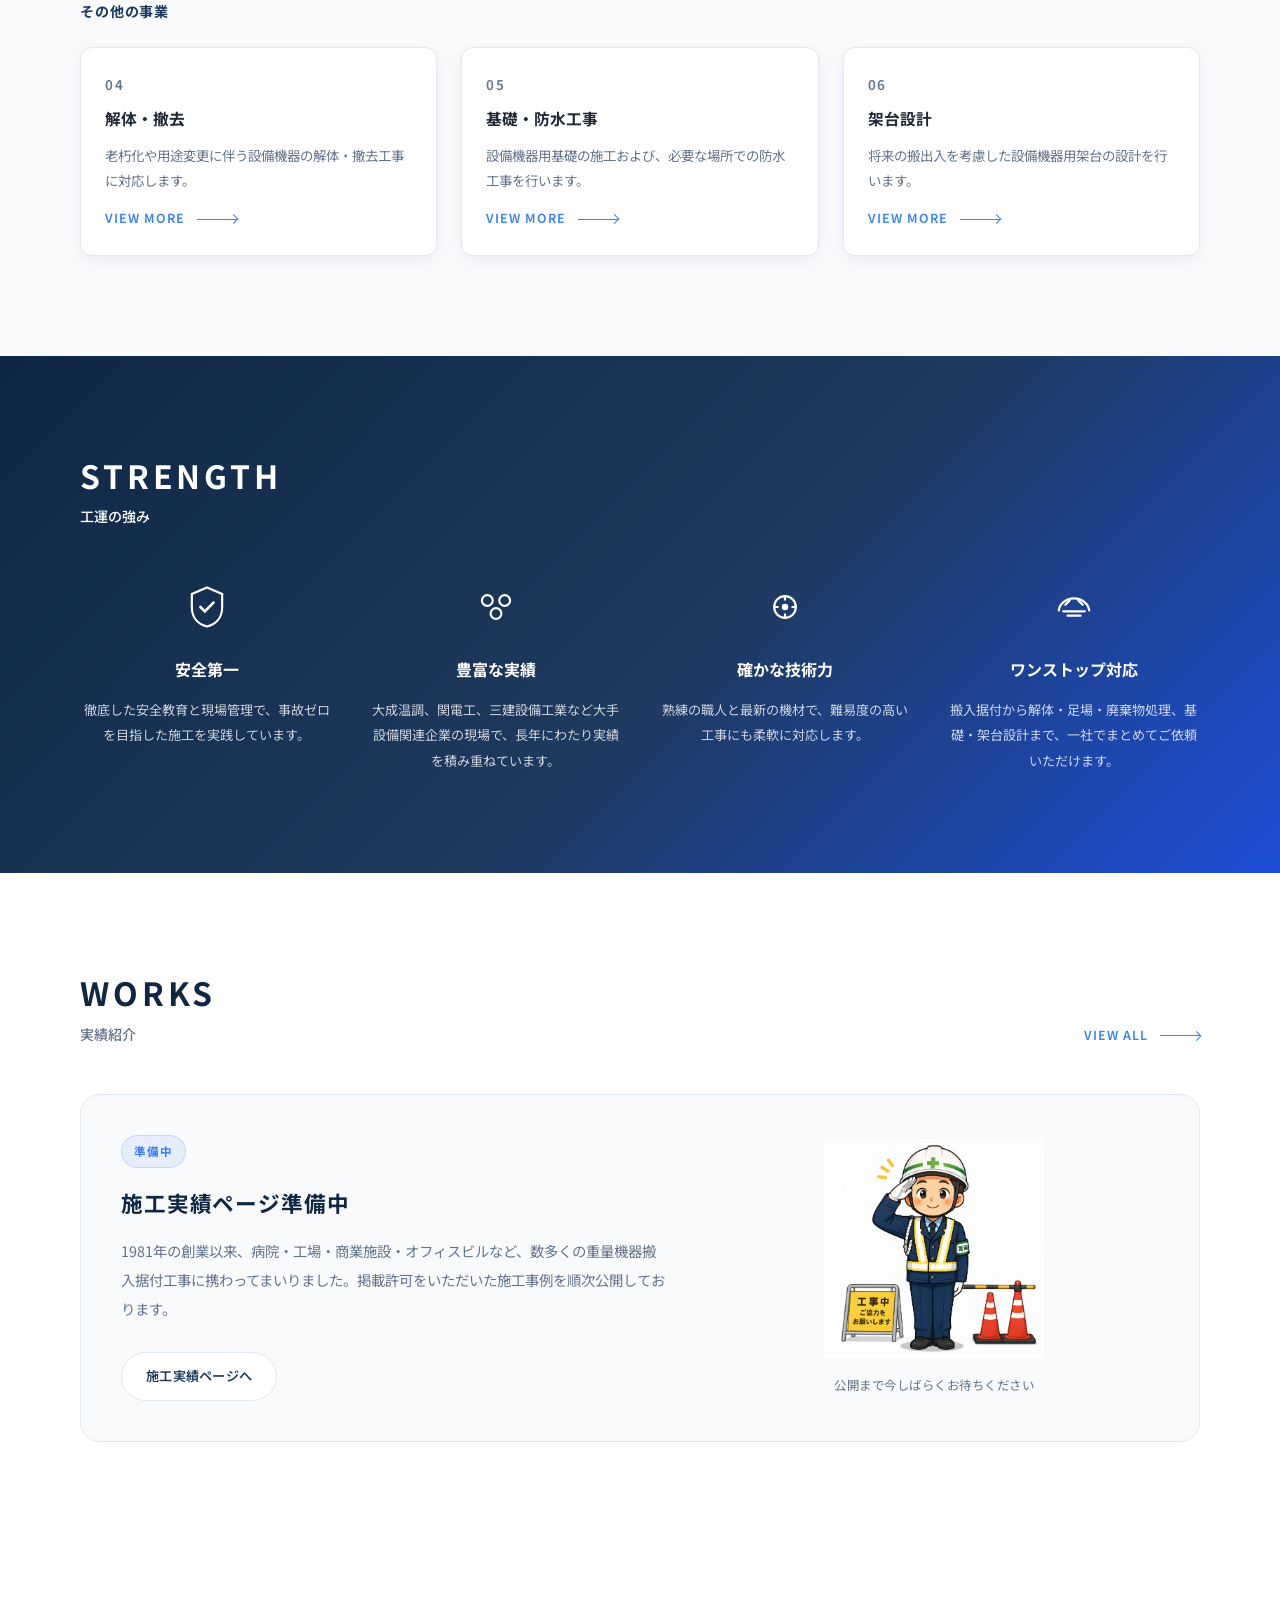
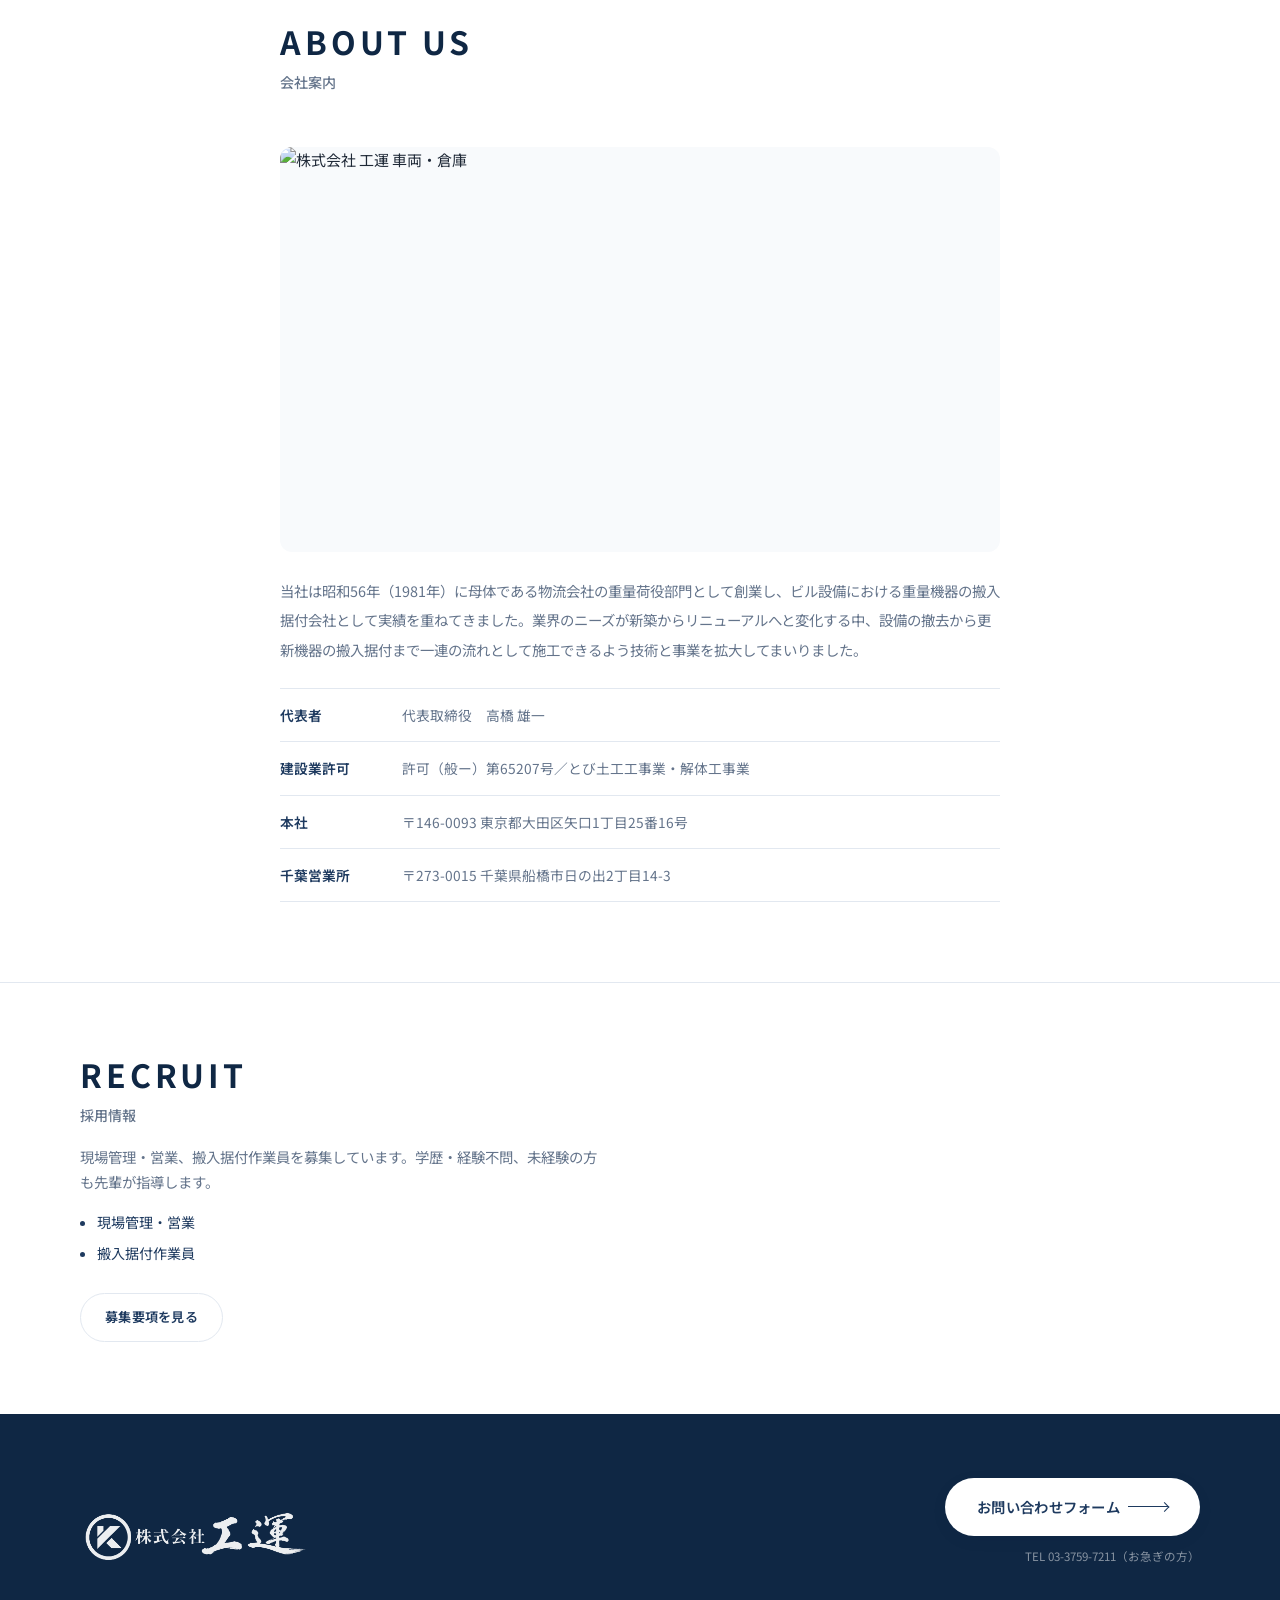
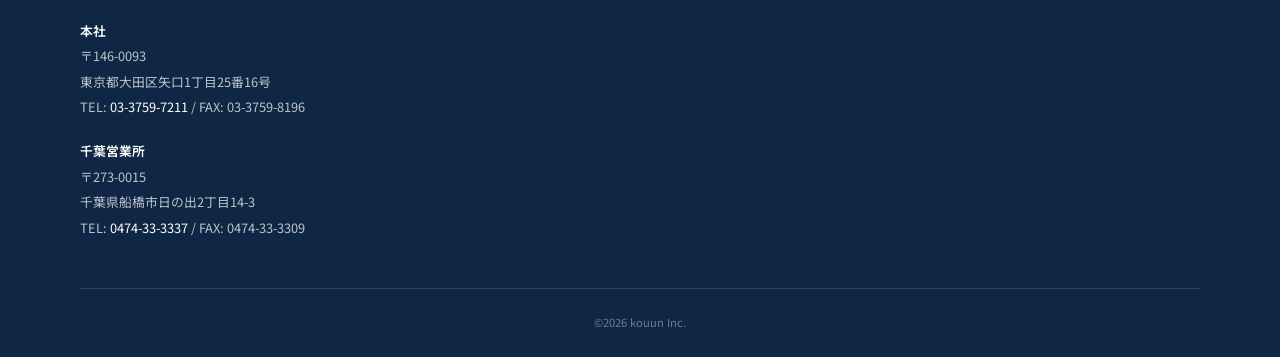
==== commit 8ac7717d: "Remove NEWS section and simplify about layout" ====
--- a/index.html
+++ b/index.html
@@ -242,58 +242,36 @@
         </div>
       </section>
 
-      <section class="section about-news">
-        <div class="about-news-grid">
-          <div id="about" class="about-block">
-            <div class="section-heading">
-              <h2 class="section-title-en">ABOUT US</h2>
-              <p class="section-title-ja">会社案内</p>
-            </div>
-            <div class="about-thumb">
-              <img src="images/office.jpg" alt="株式会社 工運 車両・倉庫" />
-            </div>
-            <p class="about-text">
-              当社は昭和56年（1981年）に母体である物流会社の重量荷役部門として創業し、ビル設備における重量機器の搬入据付会社として実績を重ねてきました。業界のニーズが新築からリニューアルへと変化する中、設備の撤去から更新機器の搬入据付まで一連の流れとして施工できるよう技術と事業を拡大してまいりました。
-            </p>
-            <dl class="about-info">
-              <div class="about-info-row">
-                <dt>代表者</dt>
-                <dd>代表取締役　高橋 雄一</dd>
-              </div>
-              <div class="about-info-row">
-                <dt>建設業許可</dt>
-                <dd>許可（般ー）第65207号／とび土工工事業・解体工事業</dd>
-              </div>
-              <div class="about-info-row">
-                <dt>本社</dt>
-                <dd>〒146-0093 東京都大田区矢口1丁目25番16号</dd>
-              </div>
-              <div class="about-info-row">
-                <dt>千葉営業所</dt>
-                <dd>〒273-0015 千葉県船橋市日の出2丁目14-3</dd>
-              </div>
-            </dl>
-          </div>
-          <div id="news" class="news-block">
-            <div class="section-heading">
-              <h2 class="section-title-en">NEWS</h2>
-              <p class="section-title-ja">お知らせ</p>
-            </div>
-            <ul class="news-list">
-              <li>
-                <time datetime="2016-08-22">2016.08.22</time>
-                <span>建設業許可に解体工事業を追加取得</span>
-              </li>
-              <li>
-                <time datetime="2015-04-01">2015.04.01</time>
-                <span>株式会社千葉工運　吸収合併のお知らせ</span>
-              </li>
-              <li>
-                <time datetime="2014-12-28">2014.12.28</time>
-                <span>ホームページOPENいたしました。</span>
-              </li>
-            </ul>
-          </div>
+      <section class="section about-section" id="about">
+        <div class="container about-inner">
+          <div class="section-heading">
+            <h2 class="section-title-en">ABOUT US</h2>
+            <p class="section-title-ja">会社案内</p>
+          </div>
+          <div class="about-thumb">
+            <img src="images/office.jpg" alt="株式会社 工運 車両・倉庫" />
+          </div>
+          <p class="about-text">
+            当社は昭和56年（1981年）に母体である物流会社の重量荷役部門として創業し、ビル設備における重量機器の搬入据付会社として実績を重ねてきました。業界のニーズが新築からリニューアルへと変化する中、設備の撤去から更新機器の搬入据付まで一連の流れとして施工できるよう技術と事業を拡大してまいりました。
+          </p>
+          <dl class="about-info">
+            <div class="about-info-row">
+              <dt>代表者</dt>
+              <dd>代表取締役　高橋 雄一</dd>
+            </div>
+            <div class="about-info-row">
+              <dt>建設業許可</dt>
+              <dd>許可（般ー）第65207号／とび土工工事業・解体工事業</dd>
+            </div>
+            <div class="about-info-row">
+              <dt>本社</dt>
+              <dd>〒146-0093 東京都大田区矢口1丁目25番16号</dd>
+            </div>
+            <div class="about-info-row">
+              <dt>千葉営業所</dt>
+              <dd>〒273-0015 千葉県船橋市日の出2丁目14-3</dd>
+            </div>
+          </dl>
         </div>
       </section>
 
--- a/css/style.css
+++ b/css/style.css
@@ -251,8 +251,7 @@
 
 .section,
 .footer,
-.about-block,
-.news-block {
+.about-section {
   scroll-margin-top: calc(var(--header-height) - 24px);
 }
 
@@ -674,24 +673,14 @@
   transform: scale(1.04);
 }
 
-/* About & News */
-.about-news {
-  padding: 0;
-  background: var(--color-gray-bg);
-}
-
-.about-news-grid {
-  display: grid;
-  grid-template-columns: 1fr 1fr;
-}
-
-.about-block,
-.news-block {
-  padding: 80px 56px;
-}
-
-.about-block {
+/* About */
+.about-section {
+  padding: 80px 0;
   background: #fff;
+}
+
+.about-inner {
+  max-width: 720px;
 }
 
 .about-thumb {
@@ -735,29 +724,6 @@
 
 .about-info-row dd {
   color: var(--color-muted);
-}
-
-.about-block .text-link {
-  margin-top: 24px;
-}
-
-.news-list {
-  list-style: none;
-  border-top: 1px solid var(--color-border);
-}
-
-.news-list li {
-  display: grid;
-  grid-template-columns: 108px 1fr;
-  gap: 16px;
-  padding: 20px 0;
-  border-bottom: 1px solid var(--color-border);
-  font-size: 0.88rem;
-}
-
-.news-list time {
-  color: var(--color-muted);
-  font-size: 0.82rem;
 }
 
 /* Recruit */
@@ -1256,13 +1222,8 @@
     grid-template-columns: 1fr;
   }
 
-  .about-news-grid {
-    grid-template-columns: 1fr;
-  }
-
-  .about-block,
-  .news-block {
-    padding: 48px 24px;
+  .about-section {
+    padding: 48px 0;
   }
 
   .section-heading-row {
@@ -1279,7 +1240,6 @@
     gap: 32px;
   }
 
-  .news-list li,
   .about-info-row {
     grid-template-columns: 1fr;
     gap: 4px;
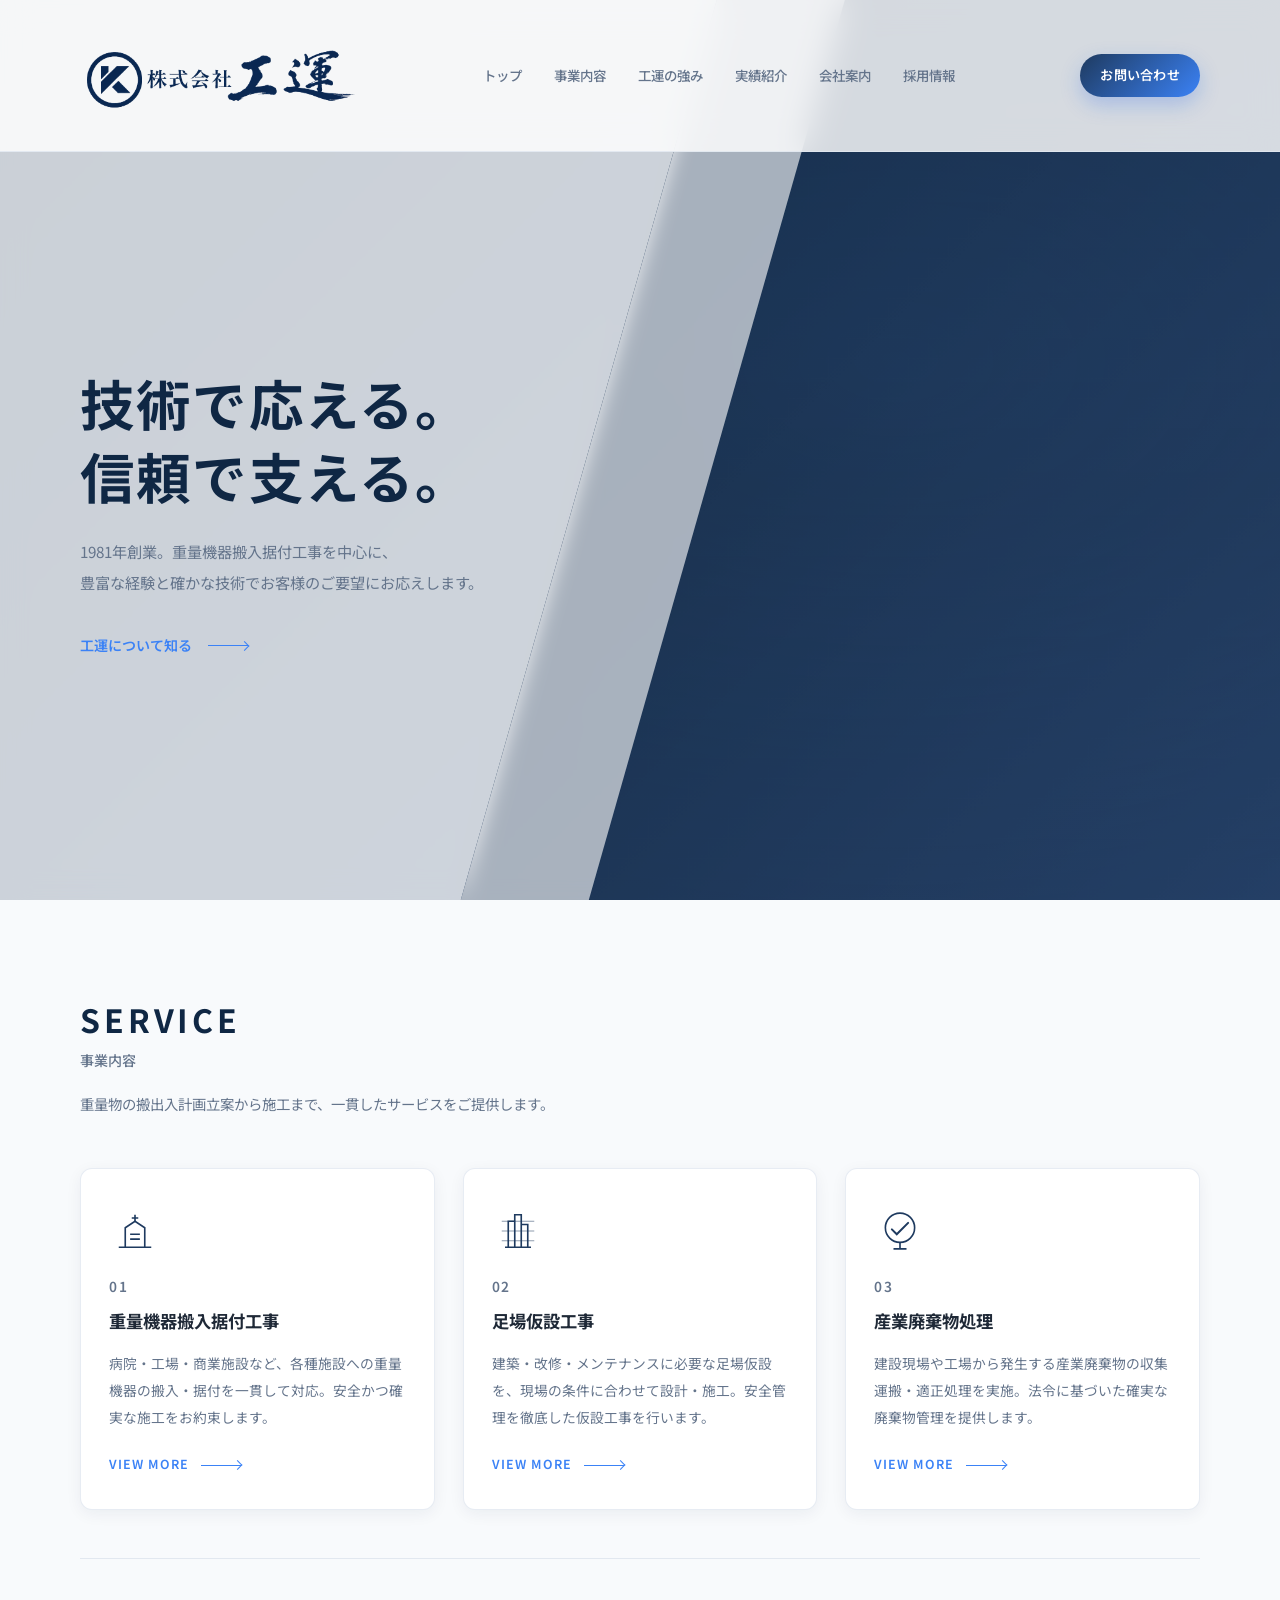
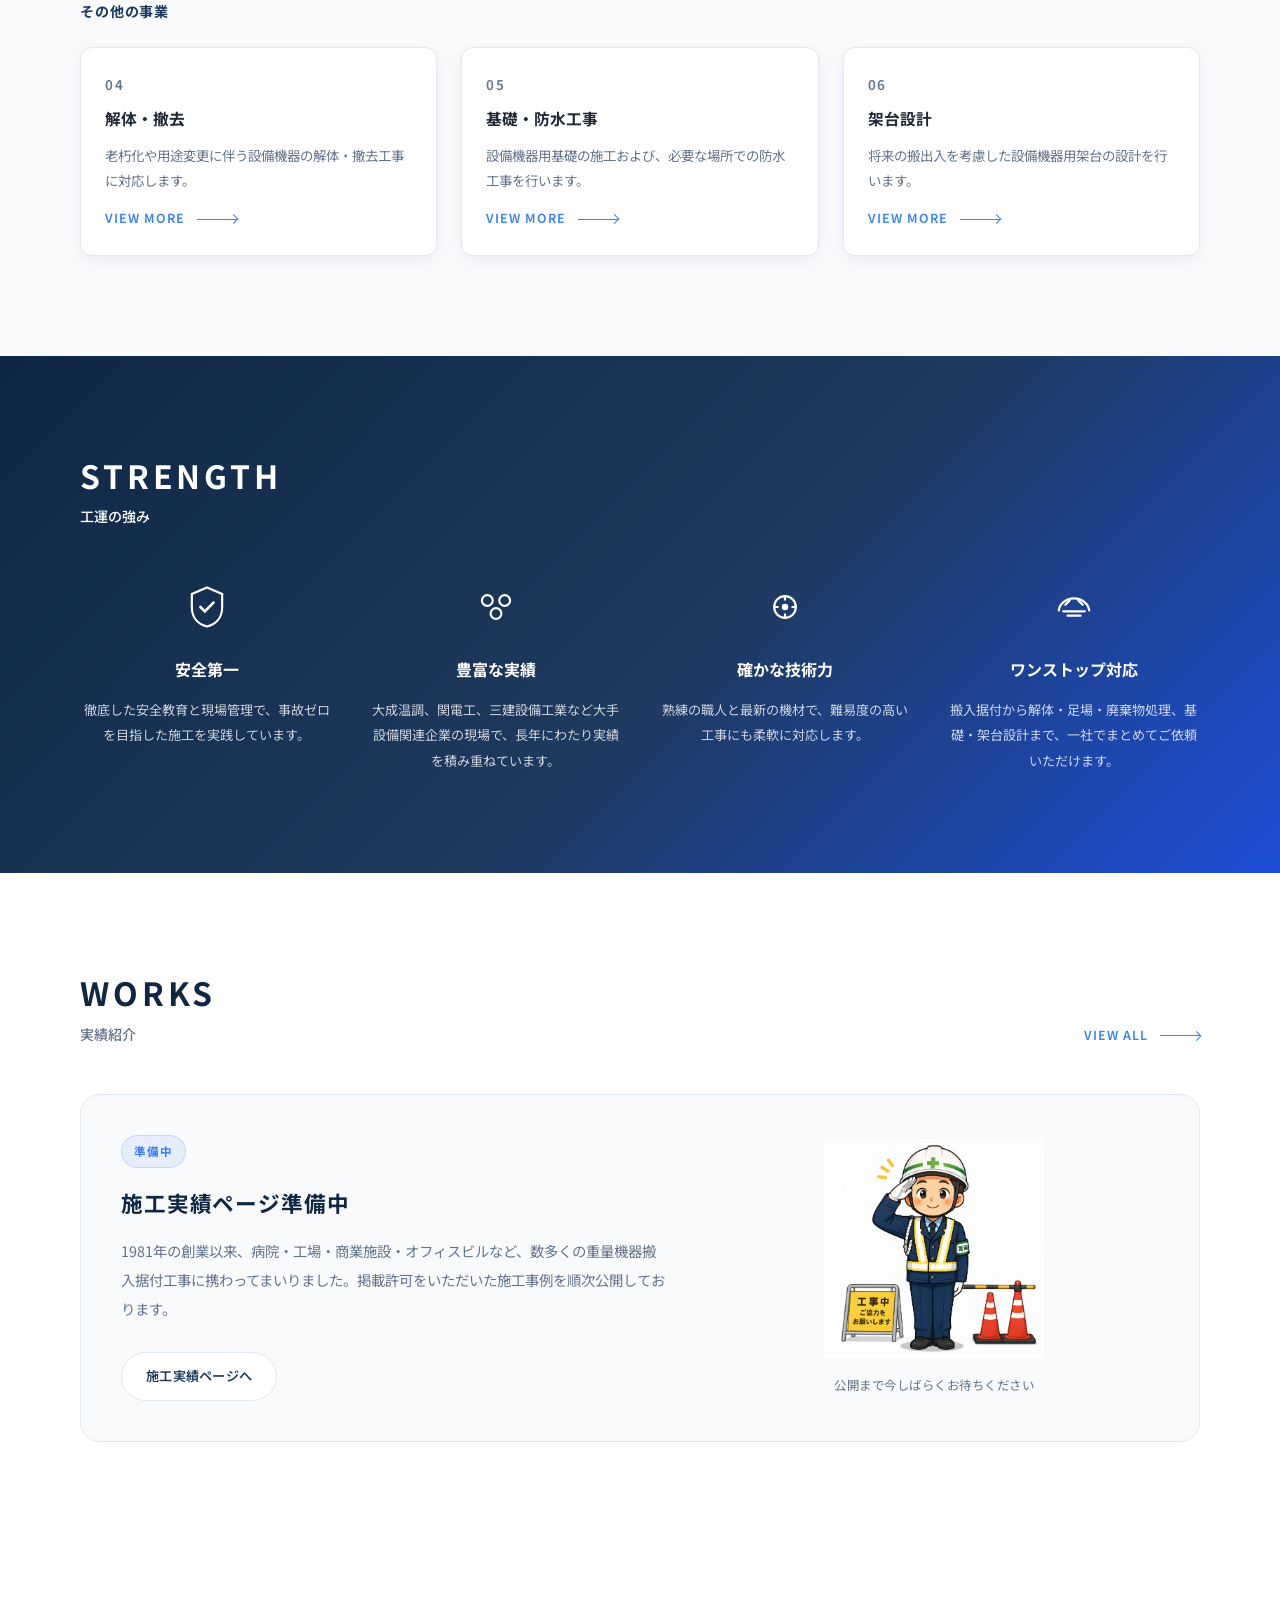
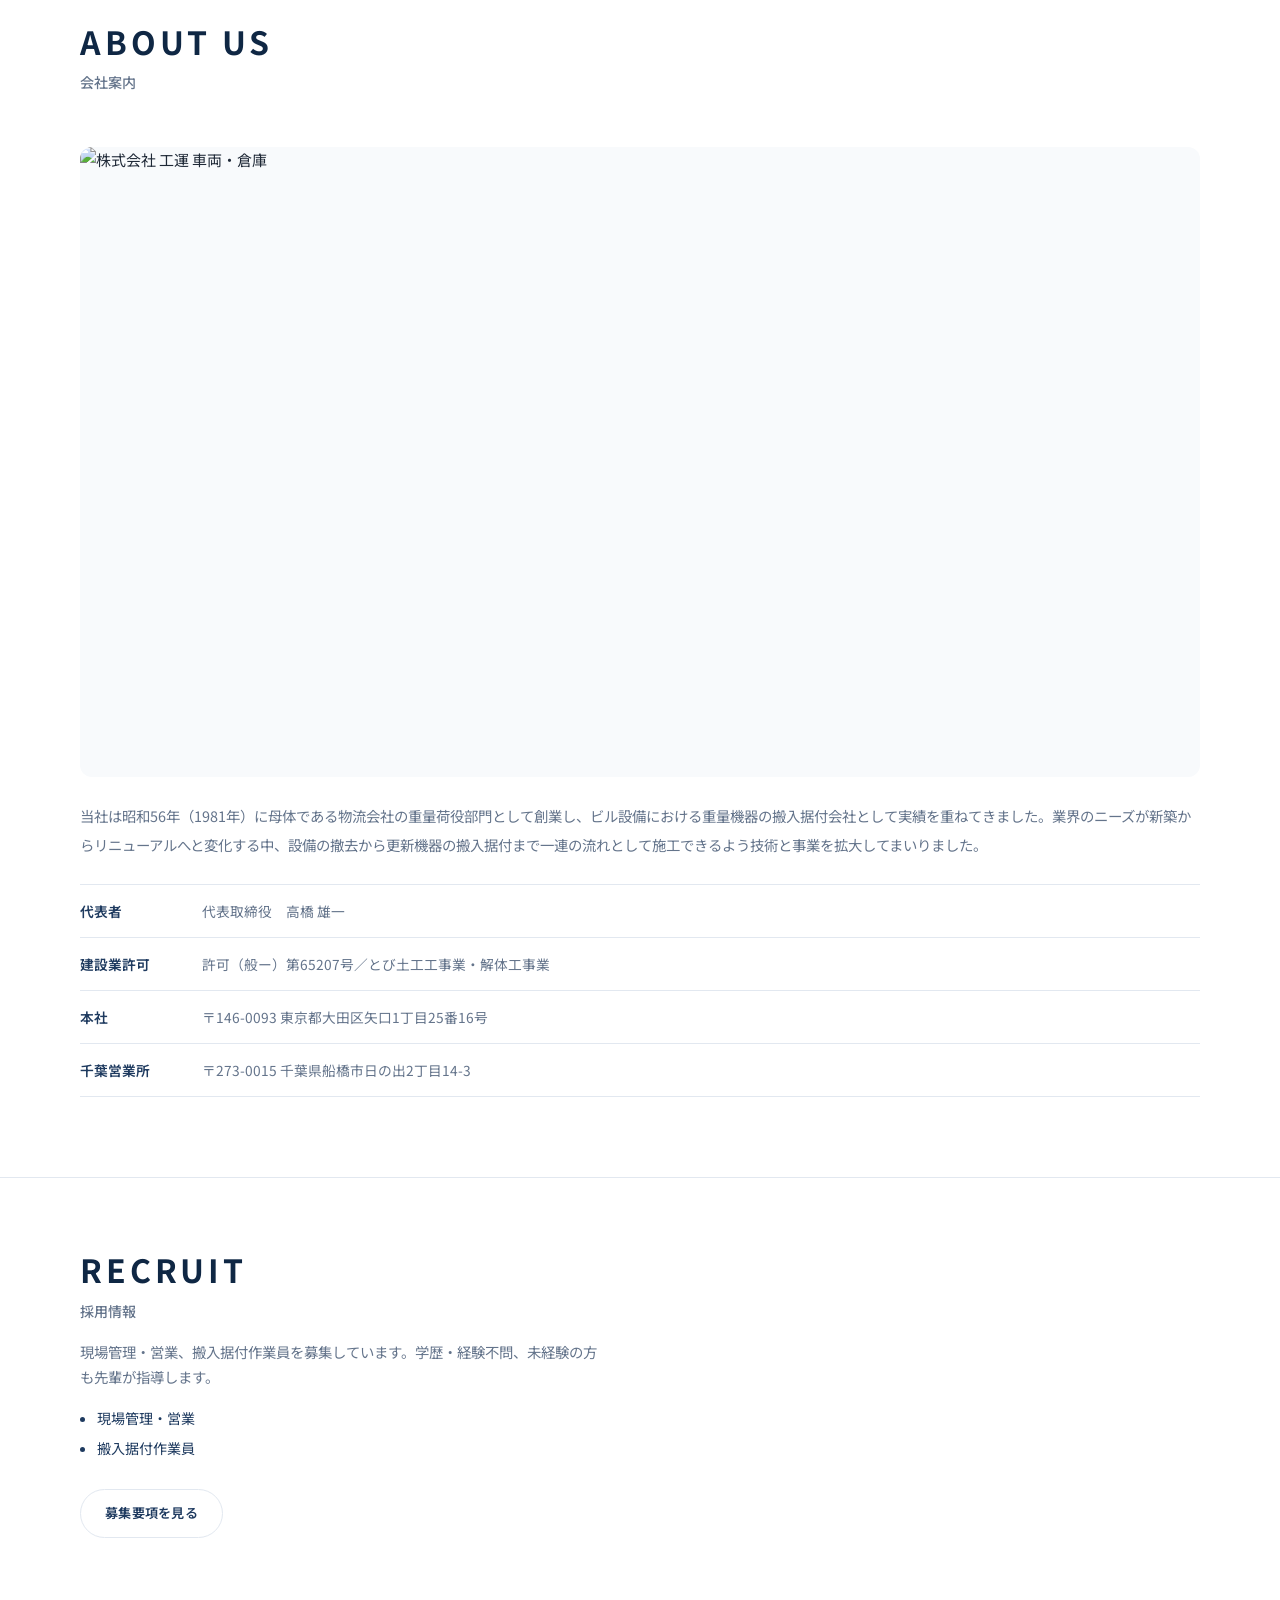
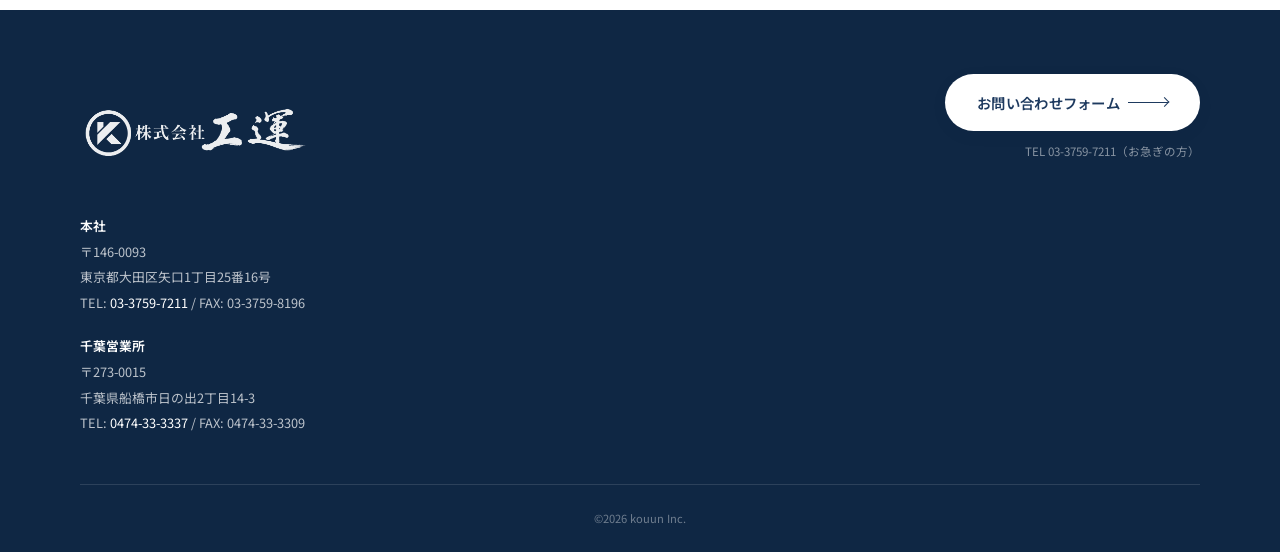
==== commit 4b8811bc: "Align about section to left like other sections" ====
--- a/index.html
+++ b/index.html
@@ -243,7 +243,7 @@
       </section>
 
       <section class="section about-section" id="about">
-        <div class="container about-inner">
+        <div class="container">
           <div class="section-heading">
             <h2 class="section-title-en">ABOUT US</h2>
             <p class="section-title-ja">会社案内</p>
--- a/css/style.css
+++ b/css/style.css
@@ -677,10 +677,7 @@
 .about-section {
   padding: 80px 0;
   background: #fff;
-}
-
-.about-inner {
-  max-width: 720px;
+  text-align: left;
 }
 
 .about-thumb {
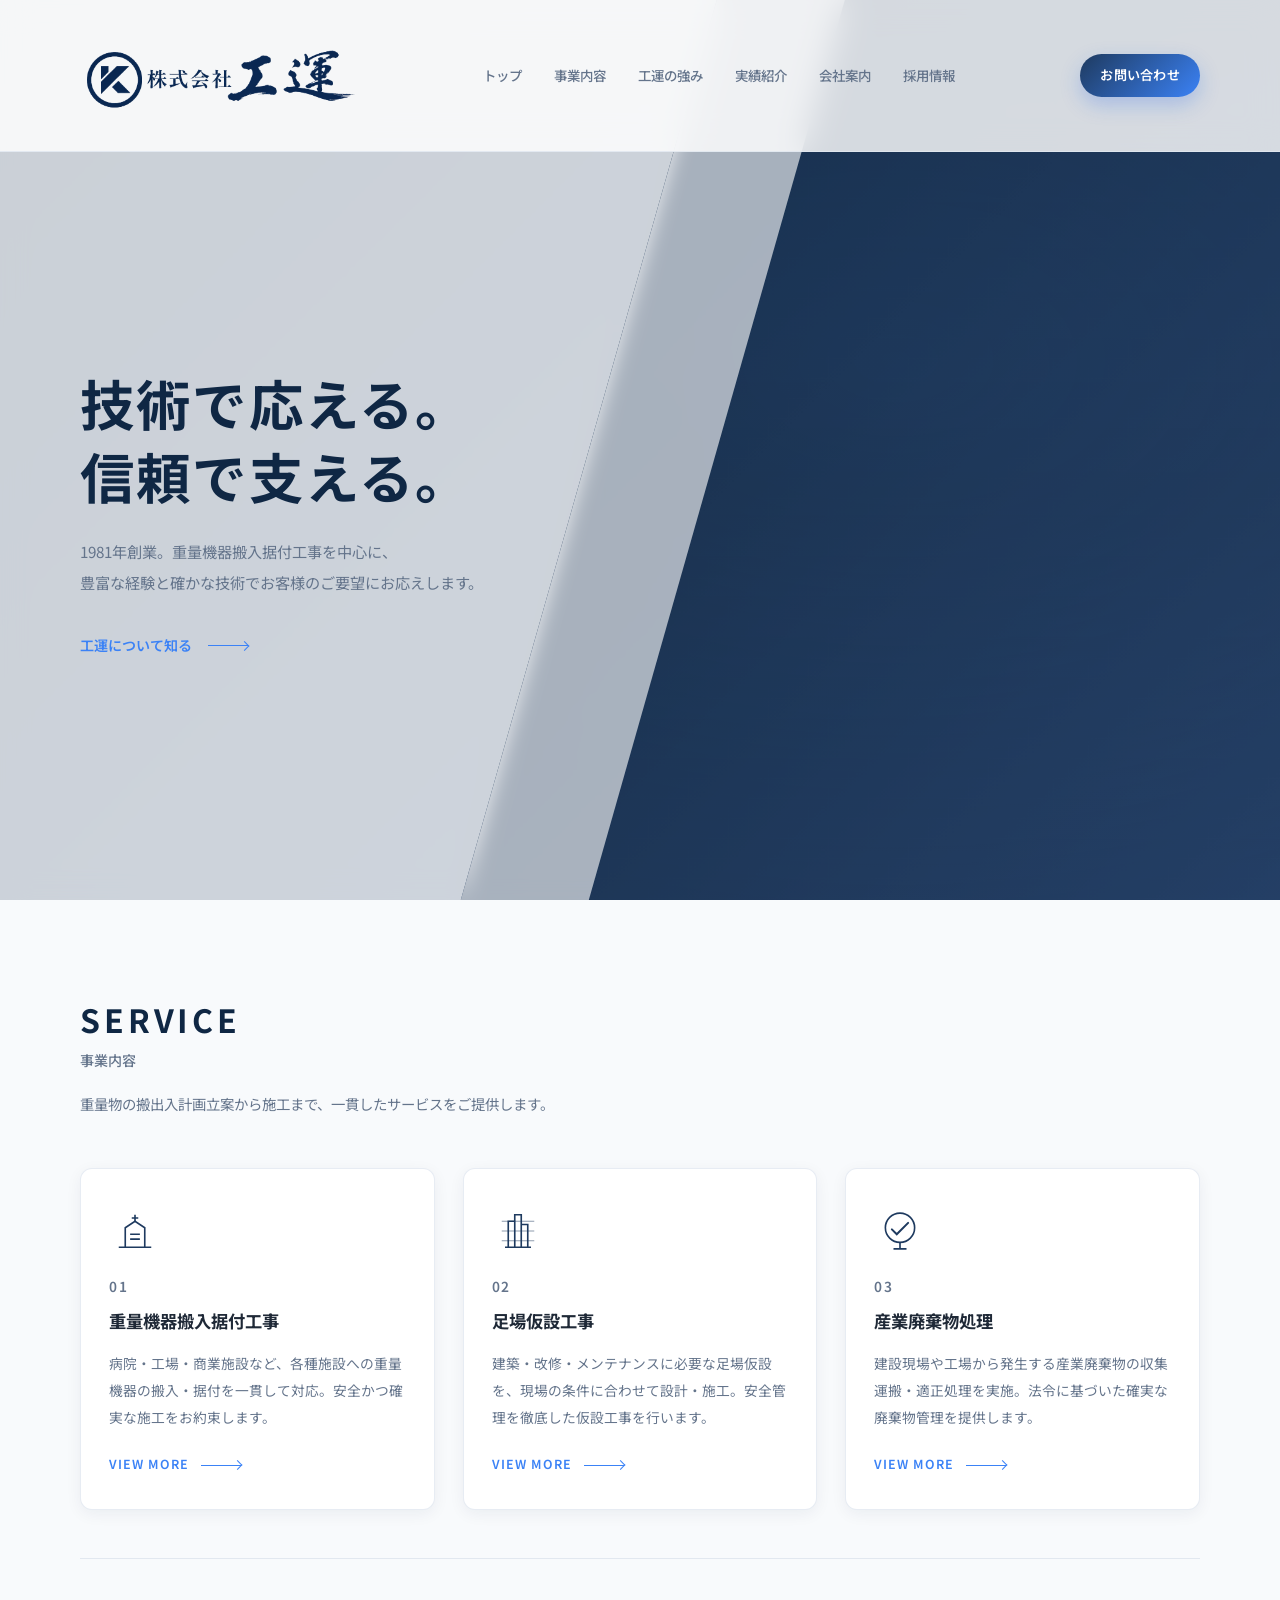
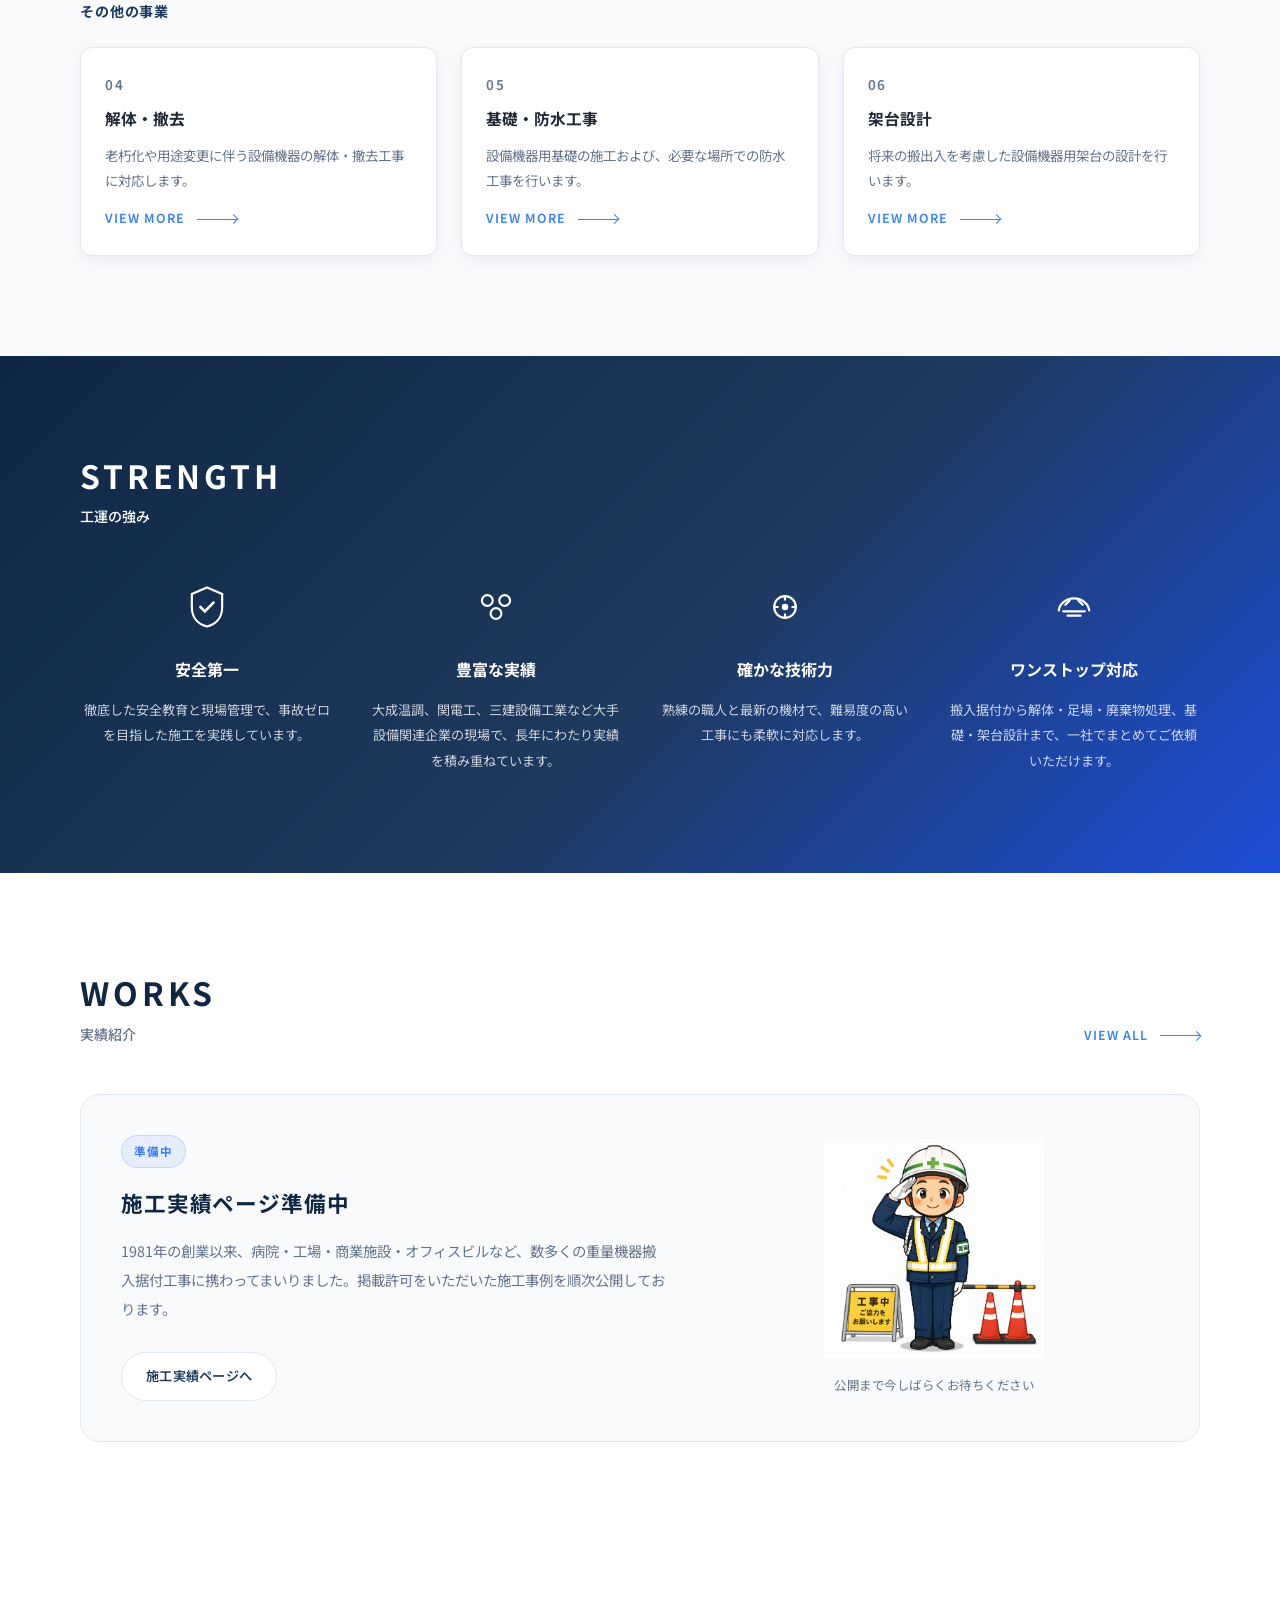
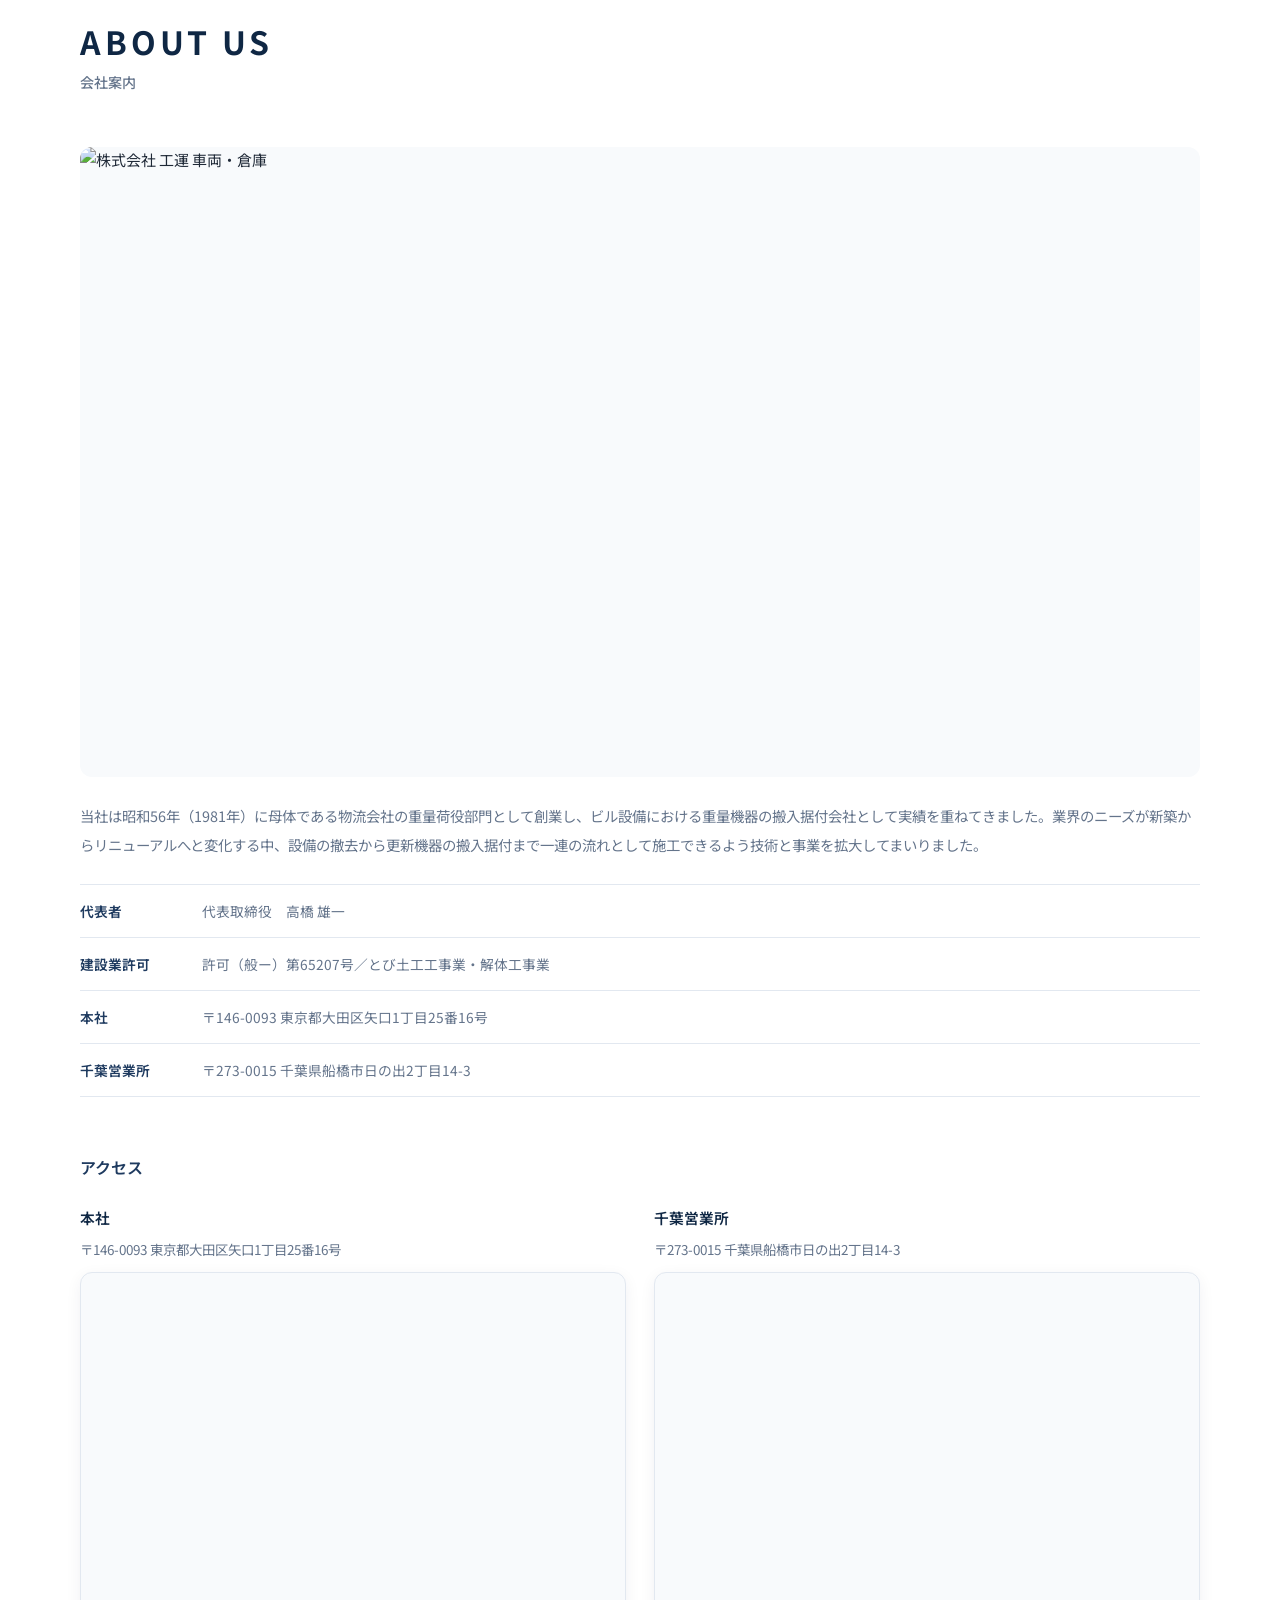
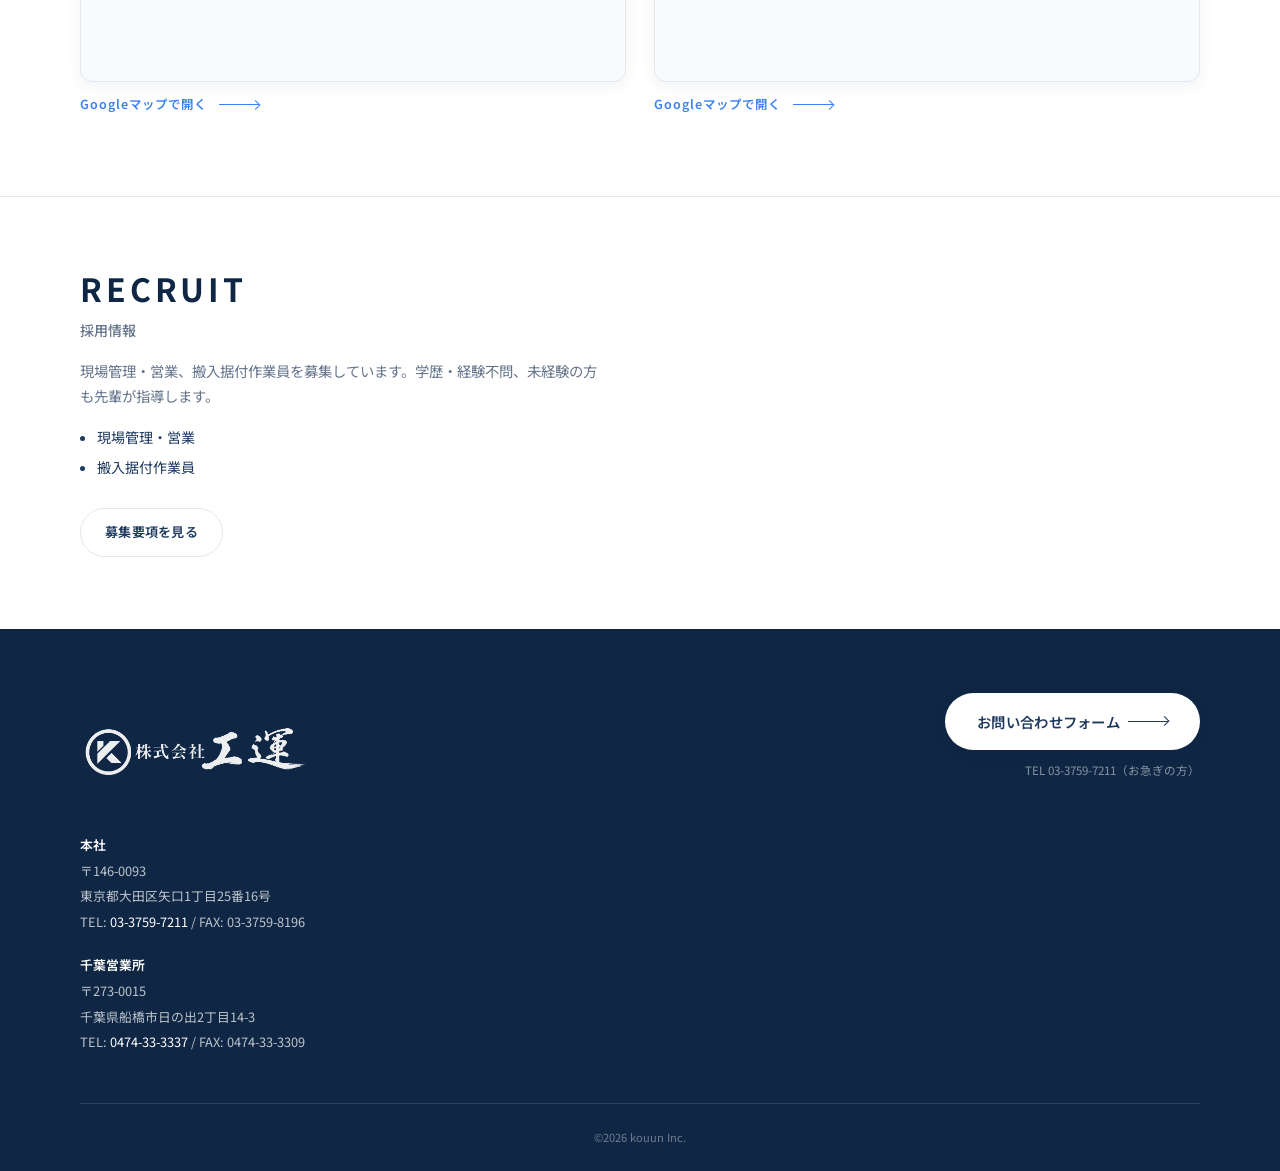
==== commit 8a537b0f: "Add side-by-side Google Maps for head office and Chiba branch" ====
--- a/index.html
+++ b/index.html
@@ -272,6 +272,54 @@
               <dd>〒273-0015 千葉県船橋市日の出2丁目14-3</dd>
             </div>
           </dl>
+
+          <div class="about-access">
+            <h3 class="about-access-title">アクセス</h3>
+            <div class="about-map-grid">
+              <article class="about-map-card">
+                <h4 class="about-map-label">本社</h4>
+                <p class="about-map-address">〒146-0093 東京都大田区矢口1丁目25番16号</p>
+                <div class="about-map-frame">
+                  <iframe
+                    src="https://maps.google.com/maps?q=%E6%9D%B1%E4%BA%AC%E9%83%BD%E5%A4%A7%E7%94%B0%E5%8C%BA%E7%9F%A2%E5%8F%A31%E4%B8%81%E7%9B%AE25%E7%95%AA16%E5%8F%B7&hl=ja&z=16&output=embed"
+                    title="本社の地図"
+                    loading="lazy"
+                    referrerpolicy="no-referrer-when-downgrade"
+                    allowfullscreen
+                  ></iframe>
+                </div>
+                <a
+                  href="https://www.google.com/maps/search/?api=1&query=%E6%9D%B1%E4%BA%AC%E9%83%BD%E5%A4%A7%E7%94%B0%E5%8C%BA%E7%9F%A2%E5%8F%A31%E4%B8%81%E7%9B%AE25%E7%95%AA16%E5%8F%B7"
+                  class="text-link about-map-link"
+                  target="_blank"
+                  rel="noopener noreferrer"
+                >
+                  Googleマップで開く<span class="arrow" aria-hidden="true"></span>
+                </a>
+              </article>
+              <article class="about-map-card">
+                <h4 class="about-map-label">千葉営業所</h4>
+                <p class="about-map-address">〒273-0015 千葉県船橋市日の出2丁目14-3</p>
+                <div class="about-map-frame">
+                  <iframe
+                    src="https://maps.google.com/maps?q=%E5%8D%83%E8%91%89%E7%9C%8C%E8%88%B9%E6%A9%8B%E5%B8%82%E6%97%A5%E3%81%AE%E5%87%BA2%E4%B8%81%E7%9B%AE14-3&hl=ja&z=16&output=embed"
+                    title="千葉営業所の地図"
+                    loading="lazy"
+                    referrerpolicy="no-referrer-when-downgrade"
+                    allowfullscreen
+                  ></iframe>
+                </div>
+                <a
+                  href="https://www.google.com/maps/search/?api=1&query=%E5%8D%83%E8%91%89%E7%9C%8C%E8%88%B9%E6%A9%8B%E5%B8%82%E6%97%A5%E3%81%AE%E5%87%BA2%E4%B8%81%E7%9B%AE14-3"
+                  class="text-link about-map-link"
+                  target="_blank"
+                  rel="noopener noreferrer"
+                >
+                  Googleマップで開く<span class="arrow" aria-hidden="true"></span>
+                </a>
+              </article>
+            </div>
+          </div>
         </div>
       </section>
 
--- a/css/style.css
+++ b/css/style.css
@@ -723,6 +723,59 @@
   color: var(--color-muted);
 }
 
+.about-access {
+  margin-top: 56px;
+}
+
+.about-access-title {
+  margin-bottom: 24px;
+  font-size: 1rem;
+  font-weight: 600;
+  color: var(--color-navy);
+}
+
+.about-map-grid {
+  display: grid;
+  grid-template-columns: 1fr 1fr;
+  gap: 28px;
+}
+
+.about-map-label {
+  margin-bottom: 8px;
+  font-size: 0.92rem;
+  font-weight: 600;
+  color: var(--color-navy-dark);
+}
+
+.about-map-address {
+  margin-bottom: 12px;
+  font-size: 0.84rem;
+  line-height: 1.6;
+  color: var(--color-muted);
+}
+
+.about-map-frame {
+  position: relative;
+  aspect-ratio: 4 / 3;
+  overflow: hidden;
+  border: 1px solid var(--color-border);
+  border-radius: var(--radius);
+  background: var(--color-gray-bg);
+  box-shadow: var(--shadow-sm);
+}
+
+.about-map-frame iframe {
+  position: absolute;
+  inset: 0;
+  width: 100%;
+  height: 100%;
+  border: 0;
+}
+
+.about-map-link {
+  margin-top: 12px;
+}
+
 /* Recruit */
 .recruit {
   padding: 72px 0;
@@ -1242,6 +1295,11 @@
     gap: 4px;
   }
 
+  .about-map-grid {
+    grid-template-columns: 1fr;
+    gap: 32px;
+  }
+
   .service-page-gallery {
     grid-template-columns: 1fr;
   }
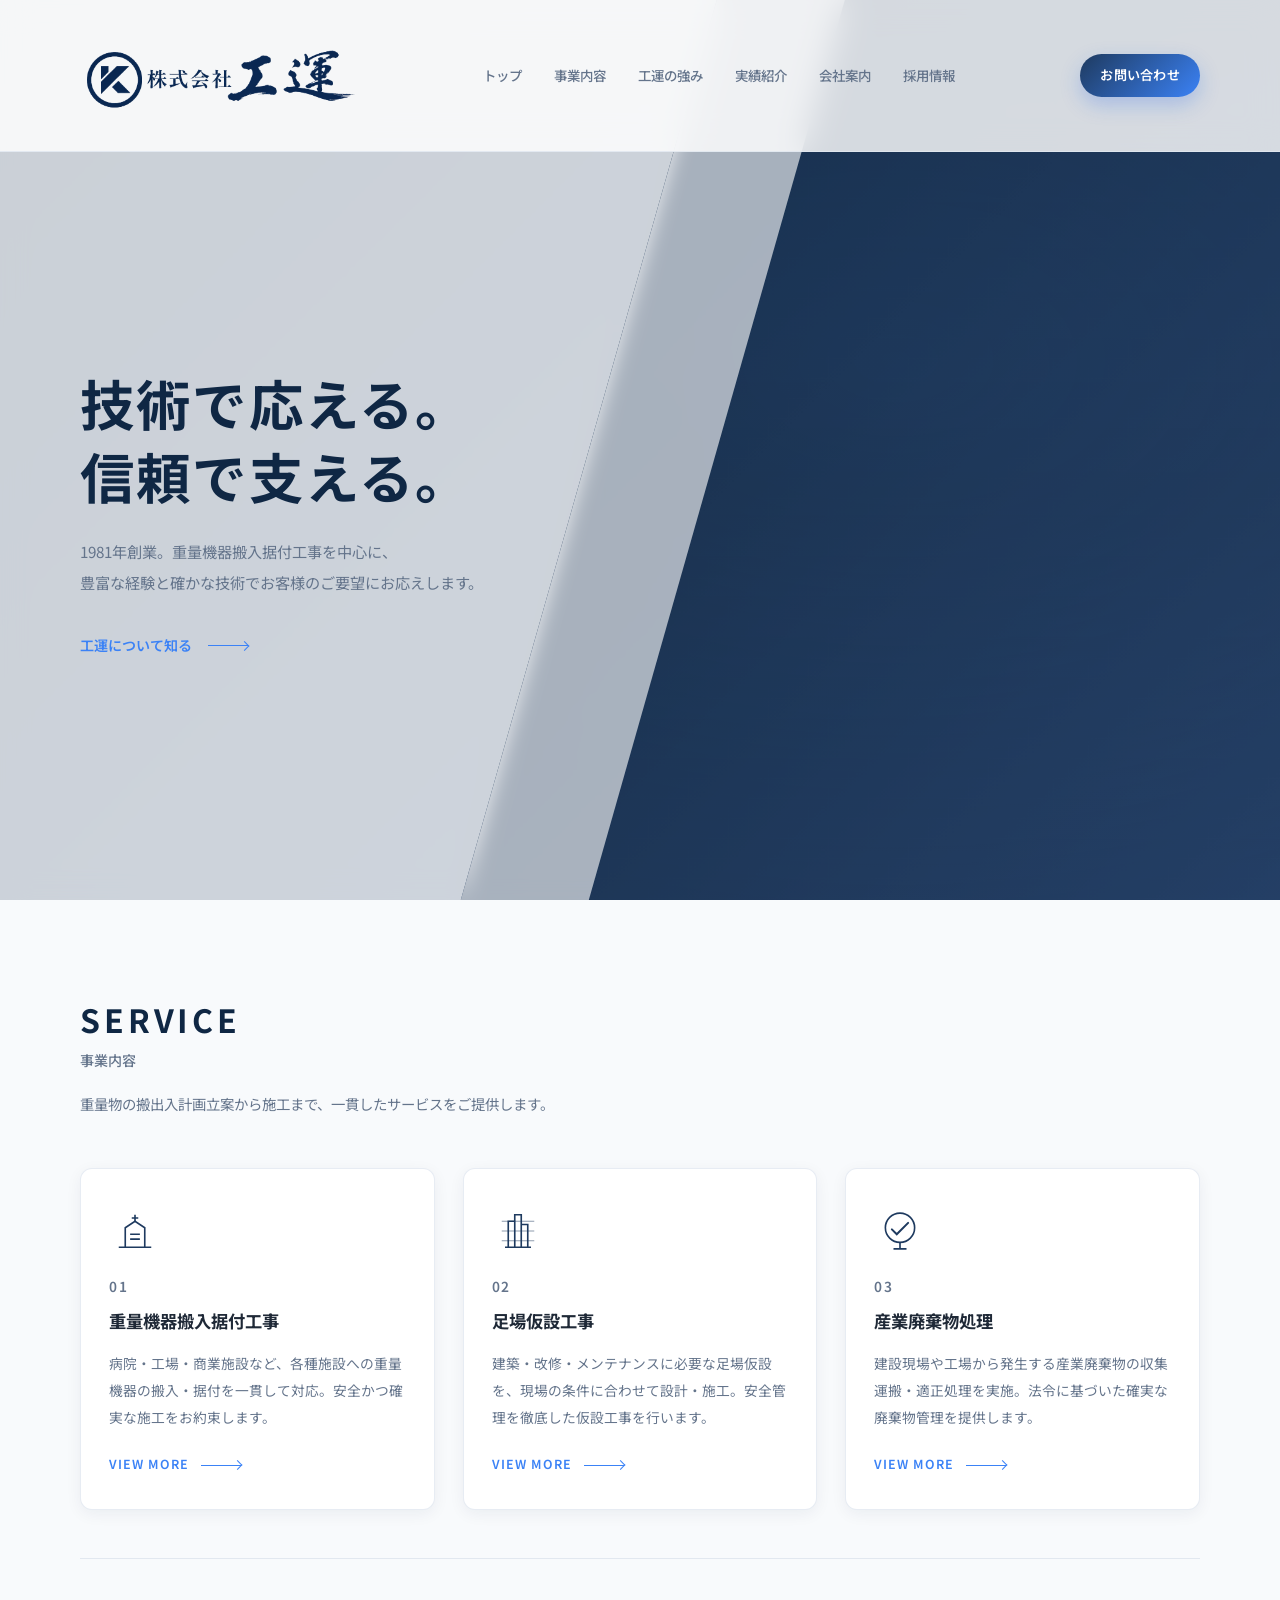
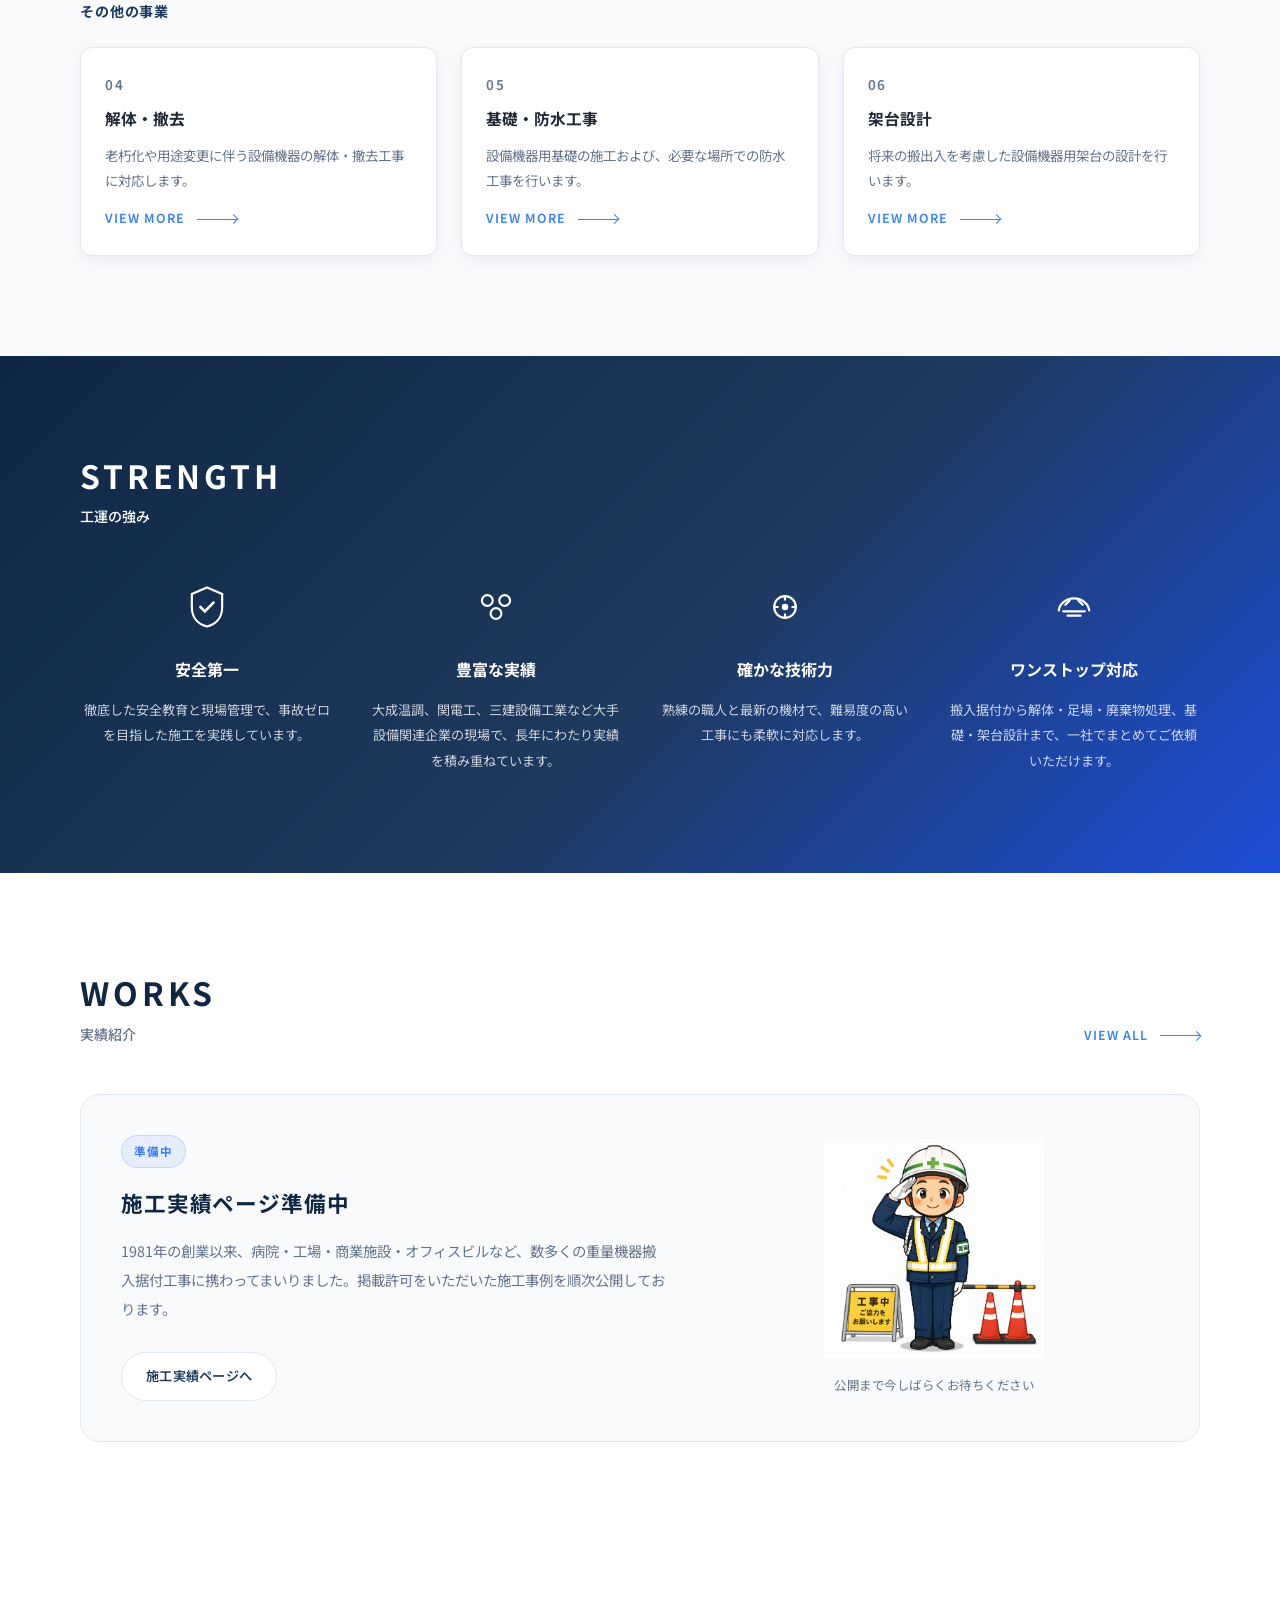
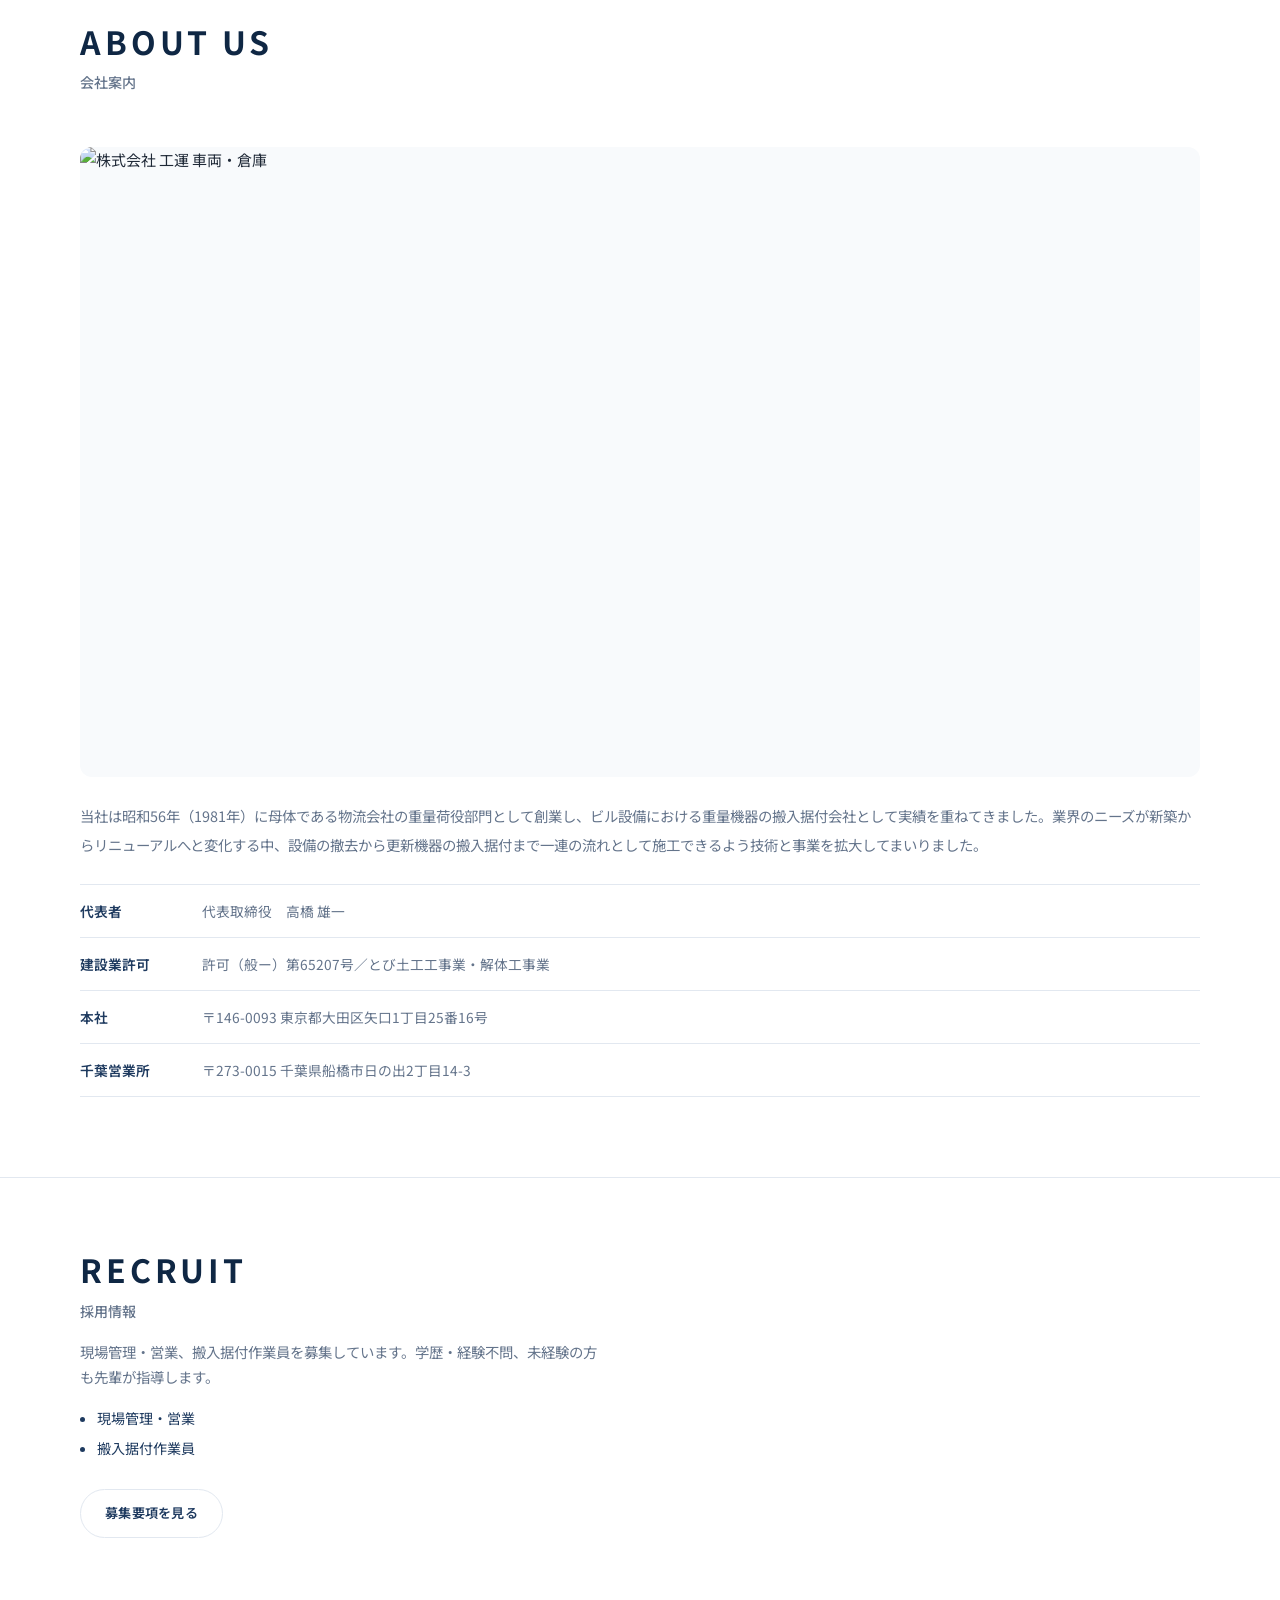
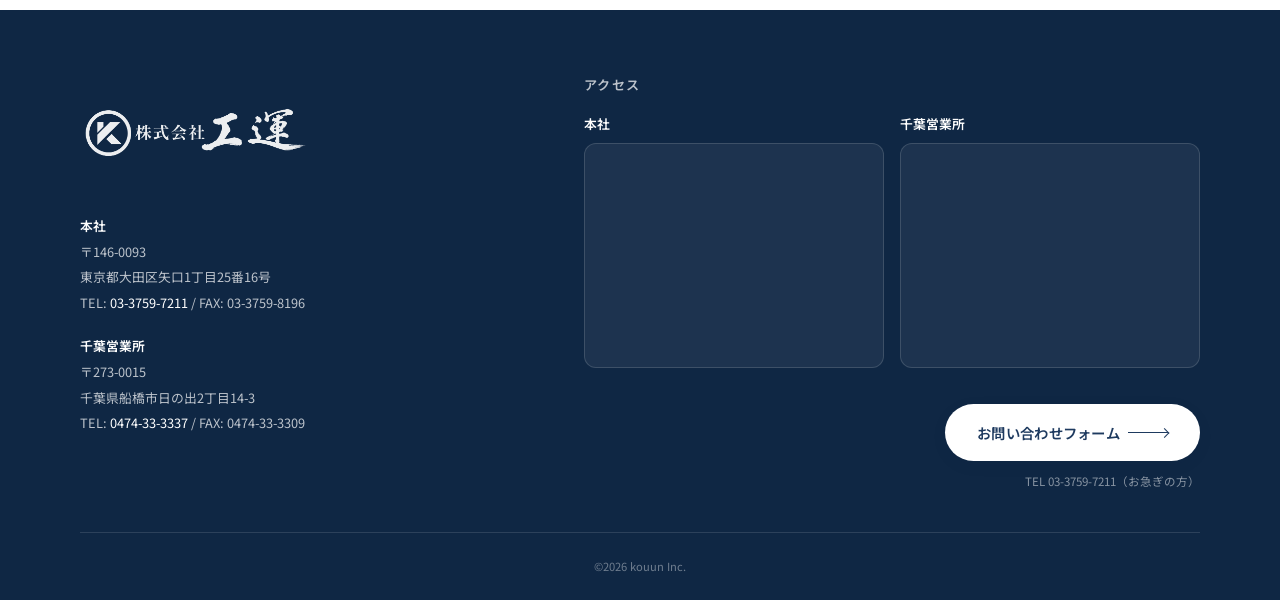
==== commit 50fde64f: "Move access maps to footer near contact form CTA" ====
--- a/index.html
+++ b/index.html
@@ -272,54 +272,6 @@
               <dd>〒273-0015 千葉県船橋市日の出2丁目14-3</dd>
             </div>
           </dl>
-
-          <div class="about-access">
-            <h3 class="about-access-title">アクセス</h3>
-            <div class="about-map-grid">
-              <article class="about-map-card">
-                <h4 class="about-map-label">本社</h4>
-                <p class="about-map-address">〒146-0093 東京都大田区矢口1丁目25番16号</p>
-                <div class="about-map-frame">
-                  <iframe
-                    src="https://maps.google.com/maps?q=%E6%9D%B1%E4%BA%AC%E9%83%BD%E5%A4%A7%E7%94%B0%E5%8C%BA%E7%9F%A2%E5%8F%A31%E4%B8%81%E7%9B%AE25%E7%95%AA16%E5%8F%B7&hl=ja&z=16&output=embed"
-                    title="本社の地図"
-                    loading="lazy"
-                    referrerpolicy="no-referrer-when-downgrade"
-                    allowfullscreen
-                  ></iframe>
-                </div>
-                <a
-                  href="https://www.google.com/maps/search/?api=1&query=%E6%9D%B1%E4%BA%AC%E9%83%BD%E5%A4%A7%E7%94%B0%E5%8C%BA%E7%9F%A2%E5%8F%A31%E4%B8%81%E7%9B%AE25%E7%95%AA16%E5%8F%B7"
-                  class="text-link about-map-link"
-                  target="_blank"
-                  rel="noopener noreferrer"
-                >
-                  Googleマップで開く<span class="arrow" aria-hidden="true"></span>
-                </a>
-              </article>
-              <article class="about-map-card">
-                <h4 class="about-map-label">千葉営業所</h4>
-                <p class="about-map-address">〒273-0015 千葉県船橋市日の出2丁目14-3</p>
-                <div class="about-map-frame">
-                  <iframe
-                    src="https://maps.google.com/maps?q=%E5%8D%83%E8%91%89%E7%9C%8C%E8%88%B9%E6%A9%8B%E5%B8%82%E6%97%A5%E3%81%AE%E5%87%BA2%E4%B8%81%E7%9B%AE14-3&hl=ja&z=16&output=embed"
-                    title="千葉営業所の地図"
-                    loading="lazy"
-                    referrerpolicy="no-referrer-when-downgrade"
-                    allowfullscreen
-                  ></iframe>
-                </div>
-                <a
-                  href="https://www.google.com/maps/search/?api=1&query=%E5%8D%83%E8%91%89%E7%9C%8C%E8%88%B9%E6%A9%8B%E5%B8%82%E6%97%A5%E3%81%AE%E5%87%BA2%E4%B8%81%E7%9B%AE14-3"
-                  class="text-link about-map-link"
-                  target="_blank"
-                  rel="noopener noreferrer"
-                >
-                  Googleマップで開く<span class="arrow" aria-hidden="true"></span>
-                </a>
-              </article>
-            </div>
-          </div>
         </div>
       </section>
 
@@ -360,12 +312,43 @@
             </address>
           </div>
         </div>
-        <div class="footer-cta">
-          <a href="contact.html" class="btn btn-light">
-            お問い合わせフォーム
-            <span class="arrow" aria-hidden="true"></span>
-          </a>
-          <p class="footer-contact-note">TEL 03-3759-7211（お急ぎの方）</p>
+        <div class="footer-aside">
+          <div class="footer-access">
+            <h3 class="footer-access-title">アクセス</h3>
+            <div class="footer-map-grid">
+              <article class="footer-map-card">
+                <h4 class="footer-map-label">本社</h4>
+                <div class="footer-map-frame">
+                  <iframe
+                    src="https://maps.google.com/maps?q=%E6%9D%B1%E4%BA%AC%E9%83%BD%E5%A4%A7%E7%94%B0%E5%8C%BA%E7%9F%A2%E5%8F%A31%E4%B8%81%E7%9B%AE25%E7%95%AA16%E5%8F%B7&hl=ja&z=16&output=embed"
+                    title="本社の地図"
+                    loading="lazy"
+                    referrerpolicy="no-referrer-when-downgrade"
+                    allowfullscreen
+                  ></iframe>
+                </div>
+              </article>
+              <article class="footer-map-card">
+                <h4 class="footer-map-label">千葉営業所</h4>
+                <div class="footer-map-frame">
+                  <iframe
+                    src="https://maps.google.com/maps?q=%E5%8D%83%E8%91%89%E7%9C%8C%E8%88%B9%E6%A9%8B%E5%B8%82%E6%97%A5%E3%81%AE%E5%87%BA2%E4%B8%81%E7%9B%AE14-3&hl=ja&z=16&output=embed"
+                    title="千葉営業所の地図"
+                    loading="lazy"
+                    referrerpolicy="no-referrer-when-downgrade"
+                    allowfullscreen
+                  ></iframe>
+                </div>
+              </article>
+            </div>
+          </div>
+          <div class="footer-cta">
+            <a href="contact.html" class="btn btn-light">
+              お問い合わせフォーム
+              <span class="arrow" aria-hidden="true"></span>
+            </a>
+            <p class="footer-contact-note">TEL 03-3759-7211（お急ぎの方）</p>
+          </div>
         </div>
       </div>
       <p class="footer-copy">&copy;2026 kouun Inc.</p>
--- a/css/style.css
+++ b/css/style.css
@@ -723,59 +723,6 @@
   color: var(--color-muted);
 }
 
-.about-access {
-  margin-top: 56px;
-}
-
-.about-access-title {
-  margin-bottom: 24px;
-  font-size: 1rem;
-  font-weight: 600;
-  color: var(--color-navy);
-}
-
-.about-map-grid {
-  display: grid;
-  grid-template-columns: 1fr 1fr;
-  gap: 28px;
-}
-
-.about-map-label {
-  margin-bottom: 8px;
-  font-size: 0.92rem;
-  font-weight: 600;
-  color: var(--color-navy-dark);
-}
-
-.about-map-address {
-  margin-bottom: 12px;
-  font-size: 0.84rem;
-  line-height: 1.6;
-  color: var(--color-muted);
-}
-
-.about-map-frame {
-  position: relative;
-  aspect-ratio: 4 / 3;
-  overflow: hidden;
-  border: 1px solid var(--color-border);
-  border-radius: var(--radius);
-  background: var(--color-gray-bg);
-  box-shadow: var(--shadow-sm);
-}
-
-.about-map-frame iframe {
-  position: absolute;
-  inset: 0;
-  width: 100%;
-  height: 100%;
-  border: 0;
-}
-
-.about-map-link {
-  margin-top: 12px;
-}
-
 /* Recruit */
 .recruit {
   padding: 72px 0;
@@ -945,12 +892,63 @@
 
 .footer-inner {
   display: grid;
-  grid-template-columns: 1fr auto;
-  gap: 48px;
+  grid-template-columns: minmax(260px, 0.85fr) minmax(0, 1.15fr);
+  gap: 40px 48px;
+  align-items: stretch;
   width: var(--container);
   margin-inline: auto;
-  padding-bottom: 48px;
+  padding-bottom: 40px;
   border-bottom: 1px solid rgba(255, 255, 255, 0.12);
+}
+
+.footer-aside {
+  display: flex;
+  flex-direction: column;
+  justify-content: space-between;
+  gap: 28px;
+  min-width: 0;
+}
+
+.footer-access-title {
+  margin-bottom: 16px;
+  font-size: 0.82rem;
+  font-weight: 600;
+  letter-spacing: 0.12em;
+  color: rgba(255, 255, 255, 0.72);
+}
+
+.footer-map-grid {
+  display: grid;
+  grid-template-columns: repeat(2, minmax(0, 1fr));
+  gap: 16px;
+}
+
+.footer-map-card {
+  min-width: 0;
+}
+
+.footer-map-label {
+  margin-bottom: 8px;
+  font-size: 0.8rem;
+  font-weight: 600;
+  color: #fff;
+}
+
+.footer-map-frame {
+  position: relative;
+  aspect-ratio: 4 / 3;
+  overflow: hidden;
+  border: 1px solid rgba(255, 255, 255, 0.14);
+  border-radius: var(--radius);
+  background: rgba(255, 255, 255, 0.06);
+}
+
+.footer-map-frame iframe {
+  position: absolute;
+  inset: 0;
+  width: 100%;
+  height: 100%;
+  border: 0;
 }
 
 .footer-logo {
@@ -1010,6 +1008,8 @@
   flex-direction: column;
   align-items: flex-end;
   gap: 10px;
+  margin-top: auto;
+  padding-top: 8px;
 }
 
 .footer-contact-note {
@@ -1185,10 +1185,13 @@
 
   .footer-inner {
     grid-template-columns: 1fr;
+    gap: 36px;
   }
 
   .footer-cta {
     align-items: flex-start;
+    margin-top: 0;
+    padding-top: 0;
   }
 
   .contact-form-grid {
@@ -1295,13 +1298,15 @@
     gap: 4px;
   }
 
-  .about-map-grid {
-    grid-template-columns: 1fr;
-    gap: 32px;
-  }
-
   .service-page-gallery {
     grid-template-columns: 1fr;
+  }
+}
+
+@media (max-width: 640px) {
+  .footer-map-grid {
+    grid-template-columns: 1fr;
+    gap: 20px;
   }
 }
 
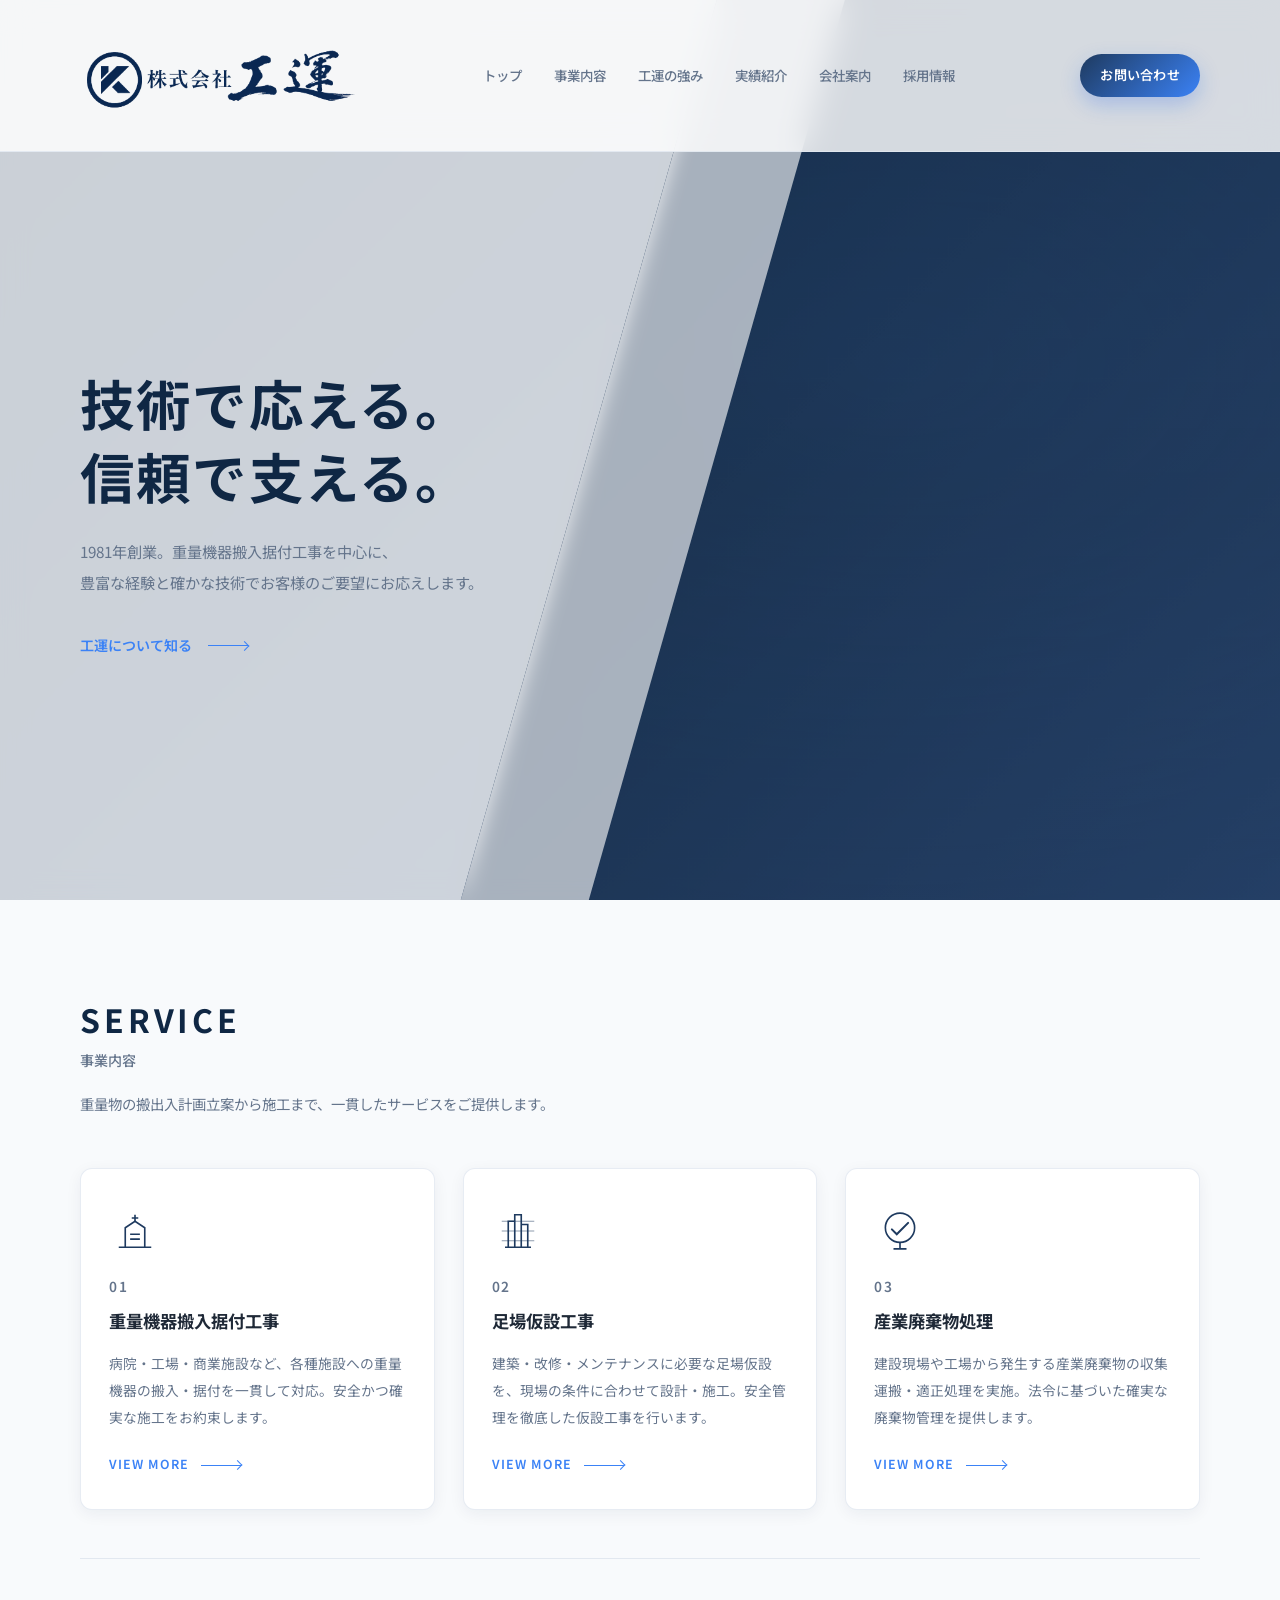
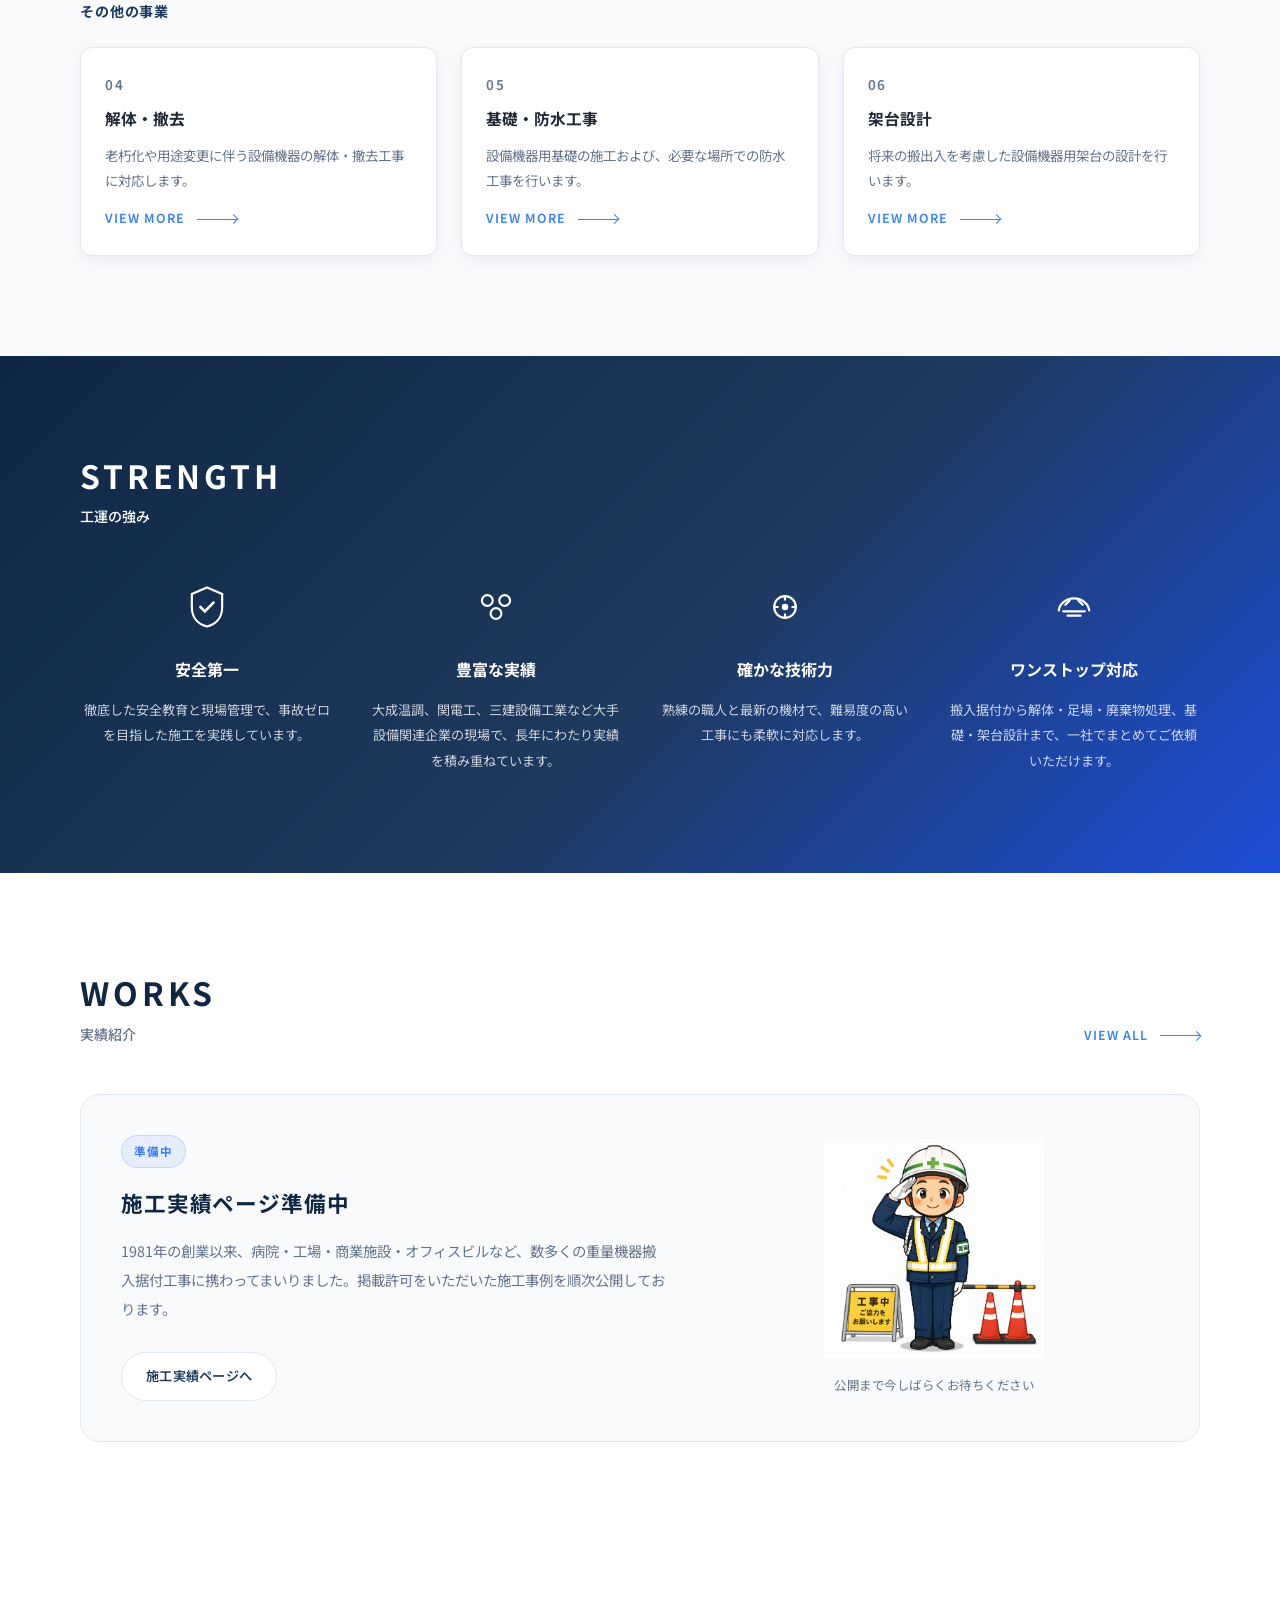
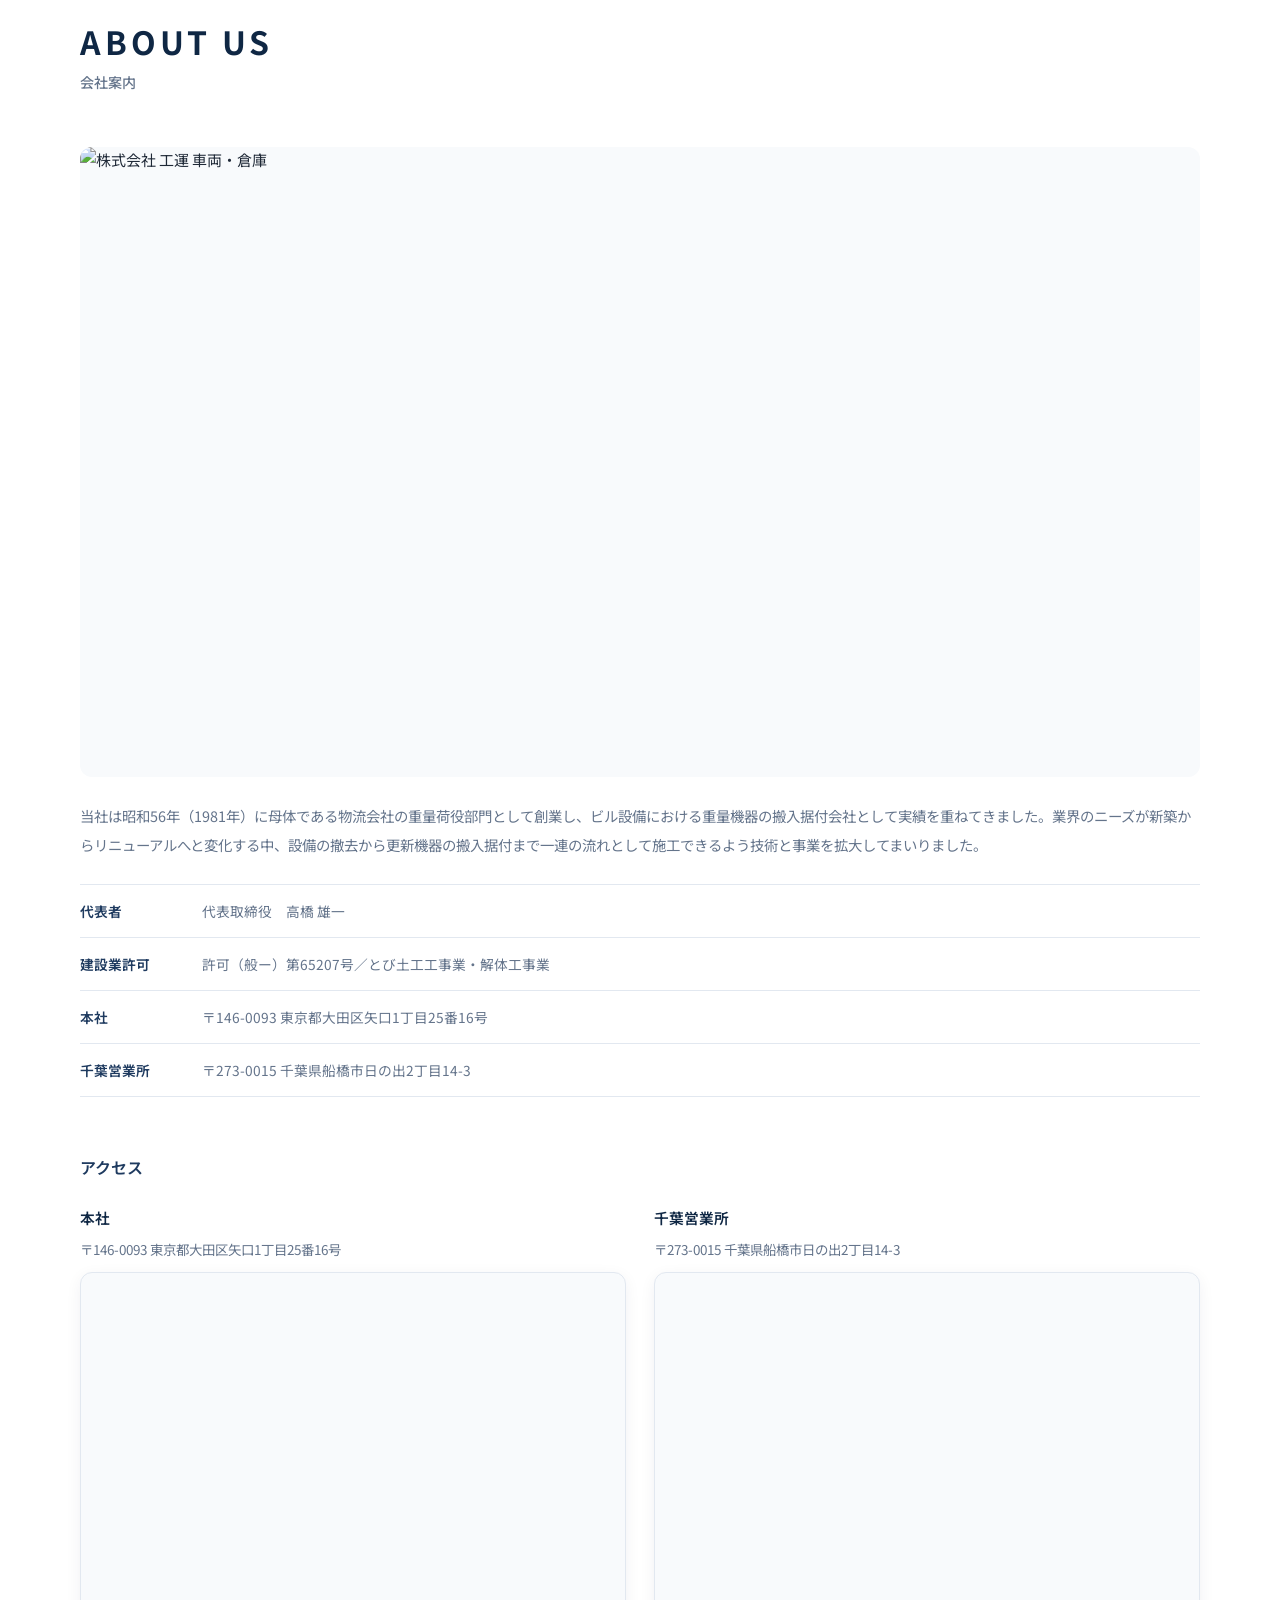
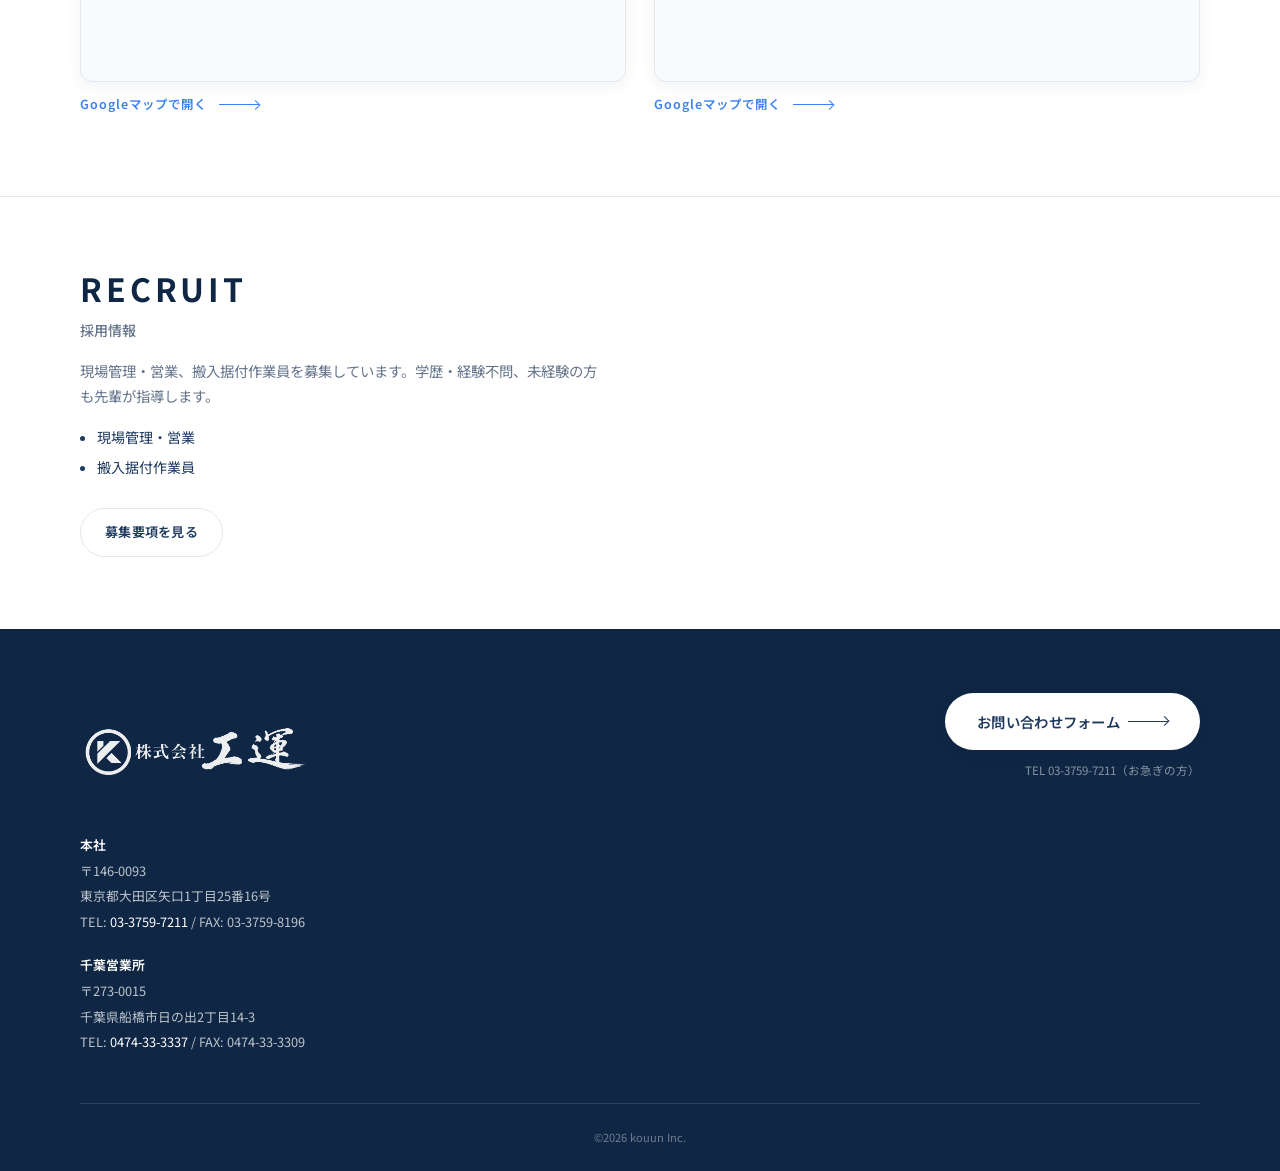
==== commit 619d3b17: "Restore maps to about section and revert footer layout" ====
--- a/index.html
+++ b/index.html
@@ -272,6 +272,54 @@
               <dd>〒273-0015 千葉県船橋市日の出2丁目14-3</dd>
             </div>
           </dl>
+
+          <div class="about-access">
+            <h3 class="about-access-title">アクセス</h3>
+            <div class="about-map-grid">
+              <article class="about-map-card">
+                <h4 class="about-map-label">本社</h4>
+                <p class="about-map-address">〒146-0093 東京都大田区矢口1丁目25番16号</p>
+                <div class="about-map-frame">
+                  <iframe
+                    src="https://maps.google.com/maps?q=%E6%9D%B1%E4%BA%AC%E9%83%BD%E5%A4%A7%E7%94%B0%E5%8C%BA%E7%9F%A2%E5%8F%A31%E4%B8%81%E7%9B%AE25%E7%95%AA16%E5%8F%B7&hl=ja&z=16&output=embed"
+                    title="本社の地図"
+                    loading="lazy"
+                    referrerpolicy="no-referrer-when-downgrade"
+                    allowfullscreen
+                  ></iframe>
+                </div>
+                <a
+                  href="https://www.google.com/maps/search/?api=1&query=%E6%9D%B1%E4%BA%AC%E9%83%BD%E5%A4%A7%E7%94%B0%E5%8C%BA%E7%9F%A2%E5%8F%A31%E4%B8%81%E7%9B%AE25%E7%95%AA16%E5%8F%B7"
+                  class="text-link about-map-link"
+                  target="_blank"
+                  rel="noopener noreferrer"
+                >
+                  Googleマップで開く<span class="arrow" aria-hidden="true"></span>
+                </a>
+              </article>
+              <article class="about-map-card">
+                <h4 class="about-map-label">千葉営業所</h4>
+                <p class="about-map-address">〒273-0015 千葉県船橋市日の出2丁目14-3</p>
+                <div class="about-map-frame">
+                  <iframe
+                    src="https://maps.google.com/maps?q=%E5%8D%83%E8%91%89%E7%9C%8C%E8%88%B9%E6%A9%8B%E5%B8%82%E6%97%A5%E3%81%AE%E5%87%BA2%E4%B8%81%E7%9B%AE14-3&hl=ja&z=16&output=embed"
+                    title="千葉営業所の地図"
+                    loading="lazy"
+                    referrerpolicy="no-referrer-when-downgrade"
+                    allowfullscreen
+                  ></iframe>
+                </div>
+                <a
+                  href="https://www.google.com/maps/search/?api=1&query=%E5%8D%83%E8%91%89%E7%9C%8C%E8%88%B9%E6%A9%8B%E5%B8%82%E6%97%A5%E3%81%AE%E5%87%BA2%E4%B8%81%E7%9B%AE14-3"
+                  class="text-link about-map-link"
+                  target="_blank"
+                  rel="noopener noreferrer"
+                >
+                  Googleマップで開く<span class="arrow" aria-hidden="true"></span>
+                </a>
+              </article>
+            </div>
+          </div>
         </div>
       </section>
 
@@ -312,43 +360,12 @@
             </address>
           </div>
         </div>
-        <div class="footer-aside">
-          <div class="footer-access">
-            <h3 class="footer-access-title">アクセス</h3>
-            <div class="footer-map-grid">
-              <article class="footer-map-card">
-                <h4 class="footer-map-label">本社</h4>
-                <div class="footer-map-frame">
-                  <iframe
-                    src="https://maps.google.com/maps?q=%E6%9D%B1%E4%BA%AC%E9%83%BD%E5%A4%A7%E7%94%B0%E5%8C%BA%E7%9F%A2%E5%8F%A31%E4%B8%81%E7%9B%AE25%E7%95%AA16%E5%8F%B7&hl=ja&z=16&output=embed"
-                    title="本社の地図"
-                    loading="lazy"
-                    referrerpolicy="no-referrer-when-downgrade"
-                    allowfullscreen
-                  ></iframe>
-                </div>
-              </article>
-              <article class="footer-map-card">
-                <h4 class="footer-map-label">千葉営業所</h4>
-                <div class="footer-map-frame">
-                  <iframe
-                    src="https://maps.google.com/maps?q=%E5%8D%83%E8%91%89%E7%9C%8C%E8%88%B9%E6%A9%8B%E5%B8%82%E6%97%A5%E3%81%AE%E5%87%BA2%E4%B8%81%E7%9B%AE14-3&hl=ja&z=16&output=embed"
-                    title="千葉営業所の地図"
-                    loading="lazy"
-                    referrerpolicy="no-referrer-when-downgrade"
-                    allowfullscreen
-                  ></iframe>
-                </div>
-              </article>
-            </div>
-          </div>
-          <div class="footer-cta">
-            <a href="contact.html" class="btn btn-light">
-              お問い合わせフォーム
-              <span class="arrow" aria-hidden="true"></span>
-            </a>
-            <p class="footer-contact-note">TEL 03-3759-7211（お急ぎの方）</p>
-          </div>
+        <div class="footer-cta">
+          <a href="contact.html" class="btn btn-light">
+            お問い合わせフォーム
+            <span class="arrow" aria-hidden="true"></span>
+          </a>
+          <p class="footer-contact-note">TEL 03-3759-7211（お急ぎの方）</p>
         </div>
       </div>
       <p class="footer-copy">&copy;2026 kouun Inc.</p>
--- a/css/style.css
+++ b/css/style.css
@@ -723,6 +723,63 @@
   color: var(--color-muted);
 }
 
+.about-access {
+  margin-top: 56px;
+}
+
+.about-access-title {
+  margin-bottom: 24px;
+  font-size: 1rem;
+  font-weight: 600;
+  color: var(--color-navy);
+}
+
+.about-map-grid {
+  display: grid;
+  grid-template-columns: repeat(2, minmax(0, 1fr));
+  gap: 28px;
+}
+
+.about-map-card {
+  min-width: 0;
+}
+
+.about-map-label {
+  margin-bottom: 8px;
+  font-size: 0.92rem;
+  font-weight: 600;
+  color: var(--color-navy-dark);
+}
+
+.about-map-address {
+  margin-bottom: 12px;
+  font-size: 0.84rem;
+  line-height: 1.6;
+  color: var(--color-muted);
+}
+
+.about-map-frame {
+  position: relative;
+  aspect-ratio: 4 / 3;
+  overflow: hidden;
+  border: 1px solid var(--color-border);
+  border-radius: var(--radius);
+  background: var(--color-gray-bg);
+  box-shadow: var(--shadow-sm);
+}
+
+.about-map-frame iframe {
+  position: absolute;
+  inset: 0;
+  width: 100%;
+  height: 100%;
+  border: 0;
+}
+
+.about-map-link {
+  margin-top: 12px;
+}
+
 /* Recruit */
 .recruit {
   padding: 72px 0;
@@ -892,63 +949,12 @@
 
 .footer-inner {
   display: grid;
-  grid-template-columns: minmax(260px, 0.85fr) minmax(0, 1.15fr);
-  gap: 40px 48px;
-  align-items: stretch;
+  grid-template-columns: 1fr auto;
+  gap: 48px;
   width: var(--container);
   margin-inline: auto;
-  padding-bottom: 40px;
+  padding-bottom: 48px;
   border-bottom: 1px solid rgba(255, 255, 255, 0.12);
-}
-
-.footer-aside {
-  display: flex;
-  flex-direction: column;
-  justify-content: space-between;
-  gap: 28px;
-  min-width: 0;
-}
-
-.footer-access-title {
-  margin-bottom: 16px;
-  font-size: 0.82rem;
-  font-weight: 600;
-  letter-spacing: 0.12em;
-  color: rgba(255, 255, 255, 0.72);
-}
-
-.footer-map-grid {
-  display: grid;
-  grid-template-columns: repeat(2, minmax(0, 1fr));
-  gap: 16px;
-}
-
-.footer-map-card {
-  min-width: 0;
-}
-
-.footer-map-label {
-  margin-bottom: 8px;
-  font-size: 0.8rem;
-  font-weight: 600;
-  color: #fff;
-}
-
-.footer-map-frame {
-  position: relative;
-  aspect-ratio: 4 / 3;
-  overflow: hidden;
-  border: 1px solid rgba(255, 255, 255, 0.14);
-  border-radius: var(--radius);
-  background: rgba(255, 255, 255, 0.06);
-}
-
-.footer-map-frame iframe {
-  position: absolute;
-  inset: 0;
-  width: 100%;
-  height: 100%;
-  border: 0;
 }
 
 .footer-logo {
@@ -1008,8 +1014,6 @@
   flex-direction: column;
   align-items: flex-end;
   gap: 10px;
-  margin-top: auto;
-  padding-top: 8px;
 }
 
 .footer-contact-note {
@@ -1185,13 +1189,10 @@
 
   .footer-inner {
     grid-template-columns: 1fr;
-    gap: 36px;
   }
 
   .footer-cta {
     align-items: flex-start;
-    margin-top: 0;
-    padding-top: 0;
   }
 
   .contact-form-grid {
@@ -1304,9 +1305,9 @@
 }
 
 @media (max-width: 640px) {
-  .footer-map-grid {
+  .about-map-grid {
     grid-template-columns: 1fr;
-    gap: 20px;
+    gap: 32px;
   }
 }
 
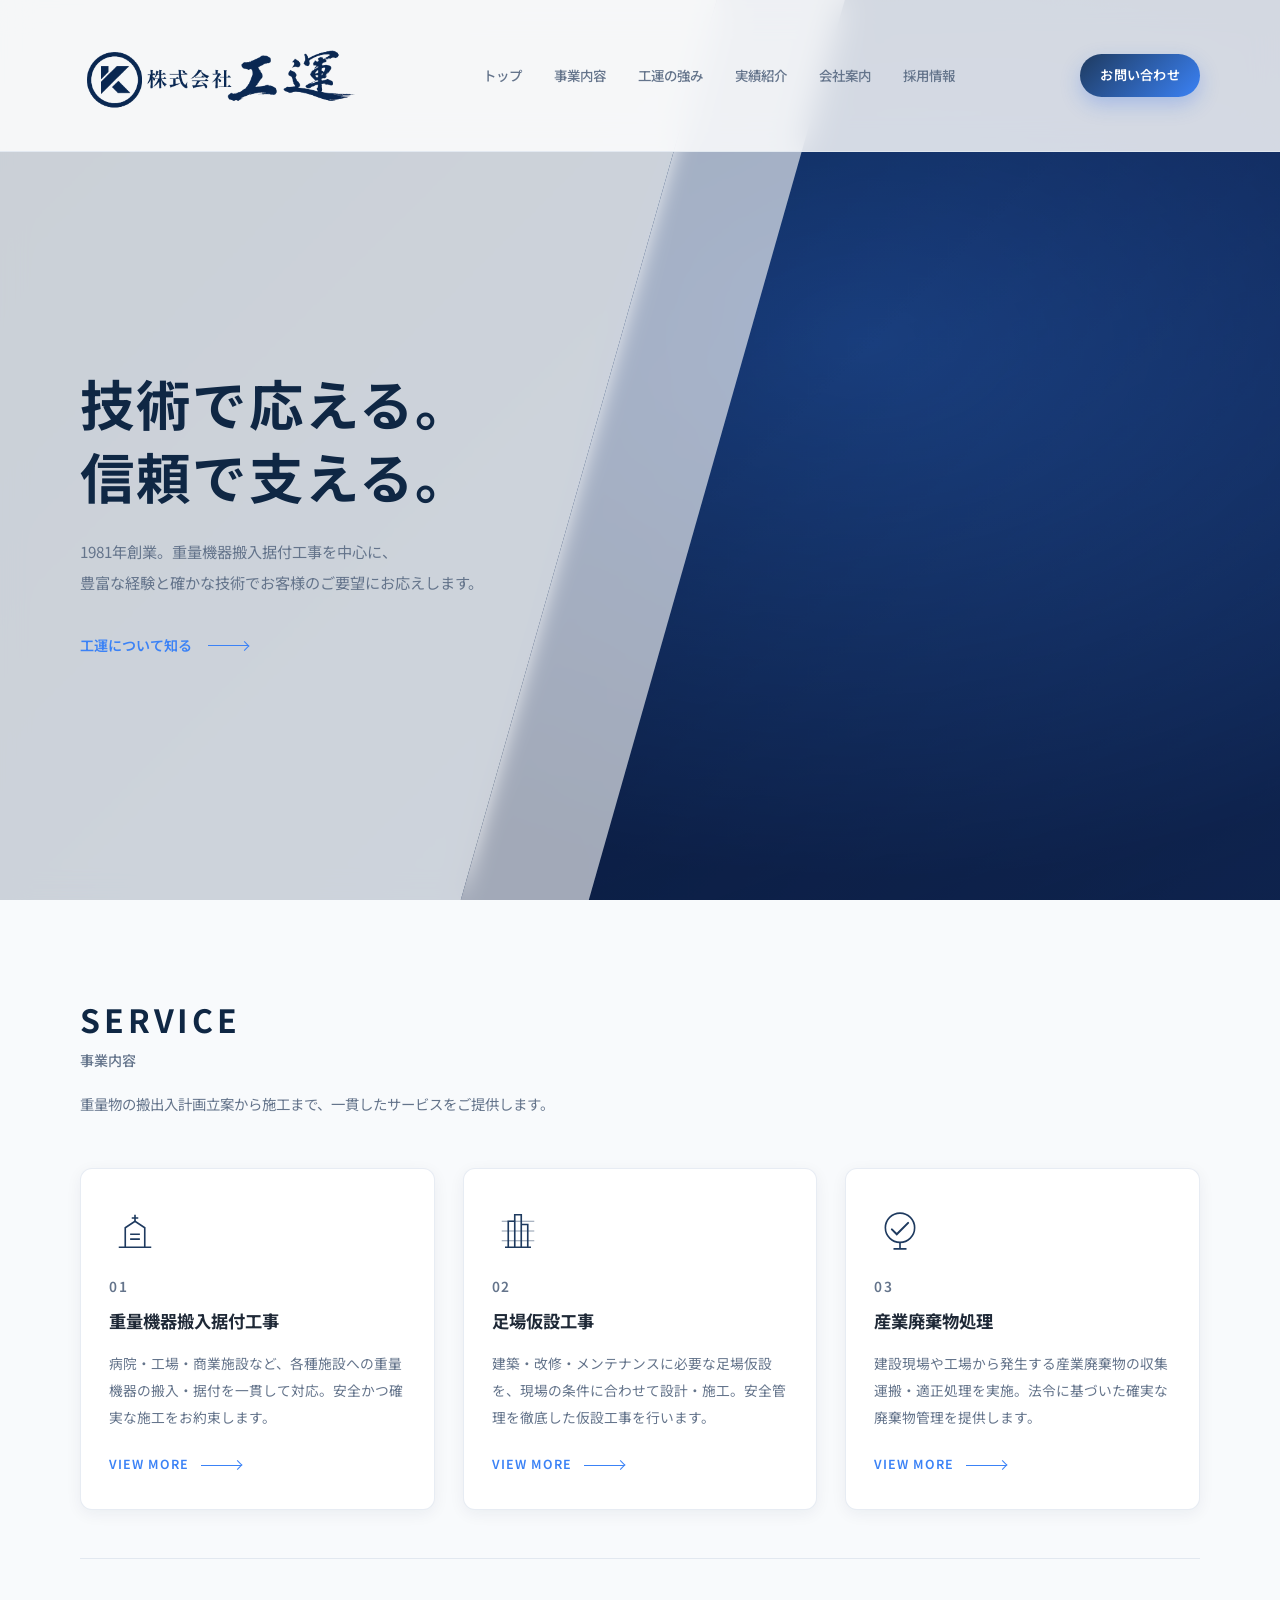
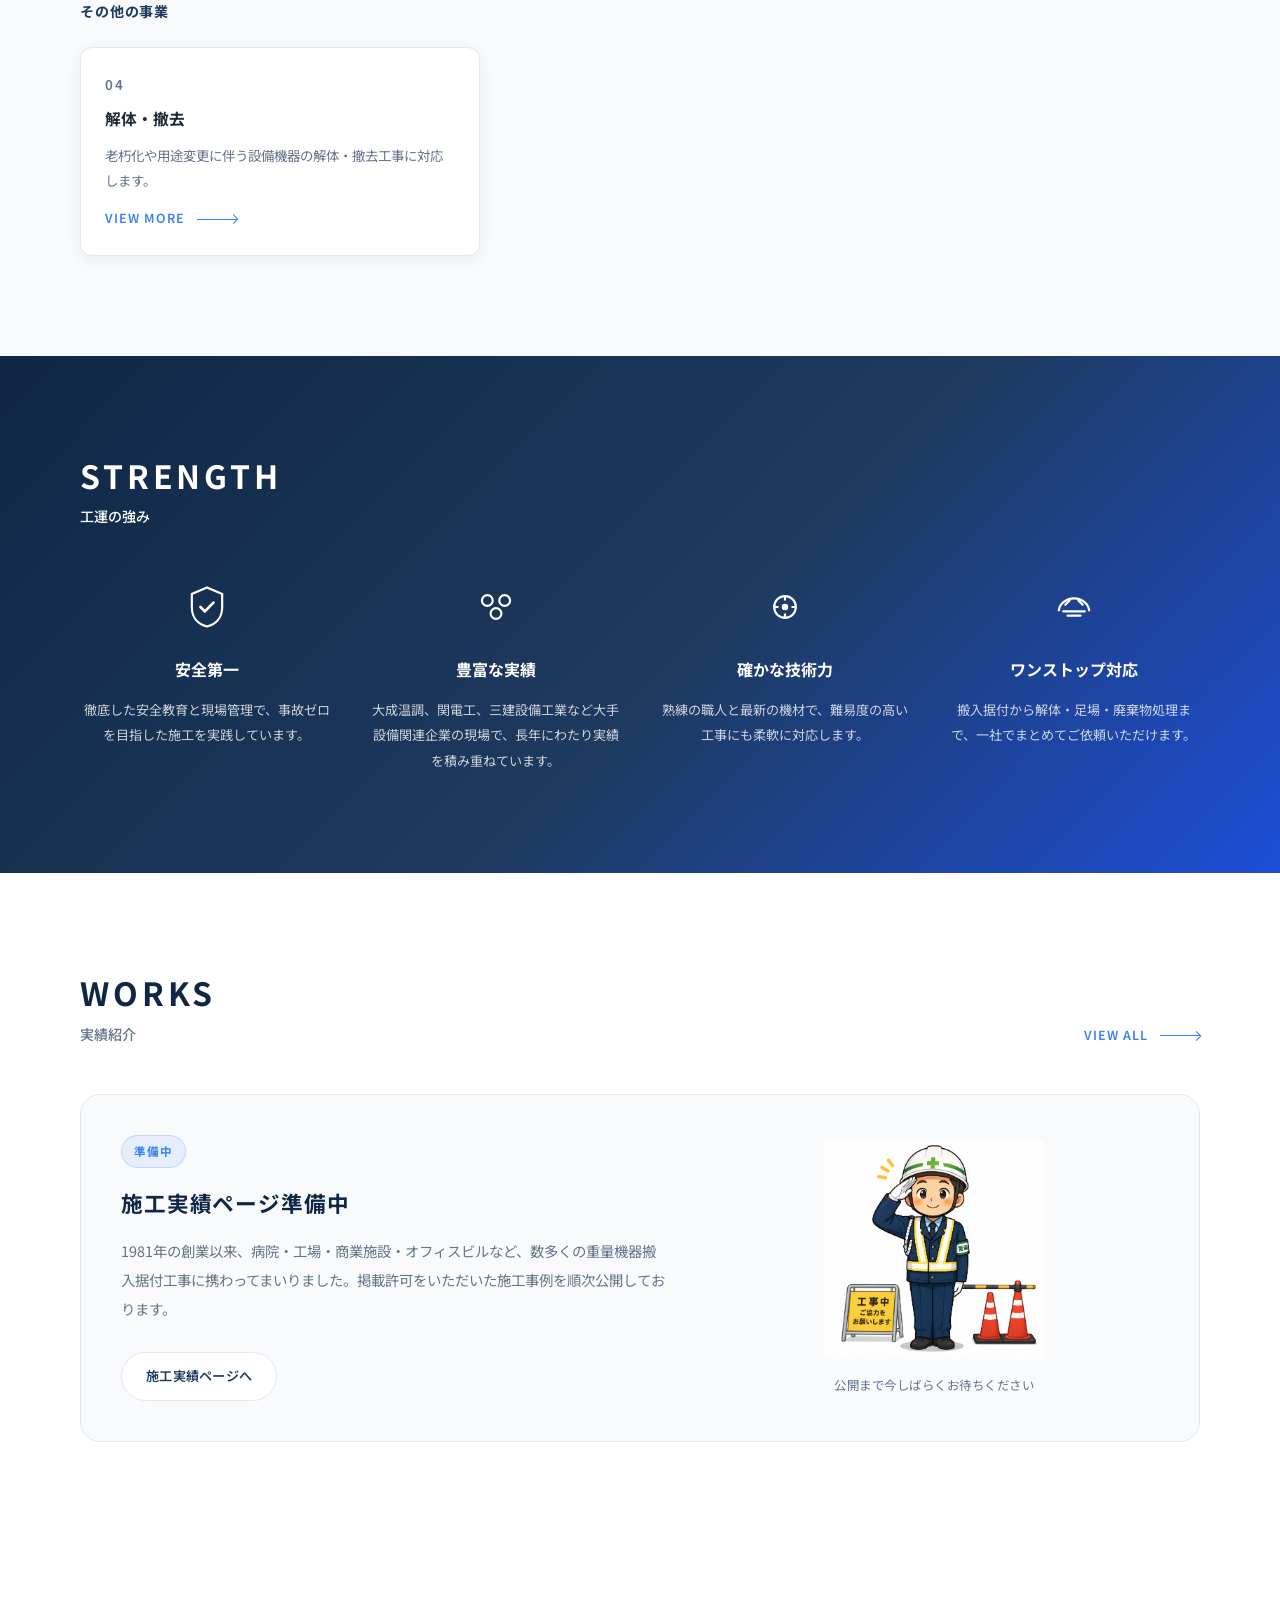
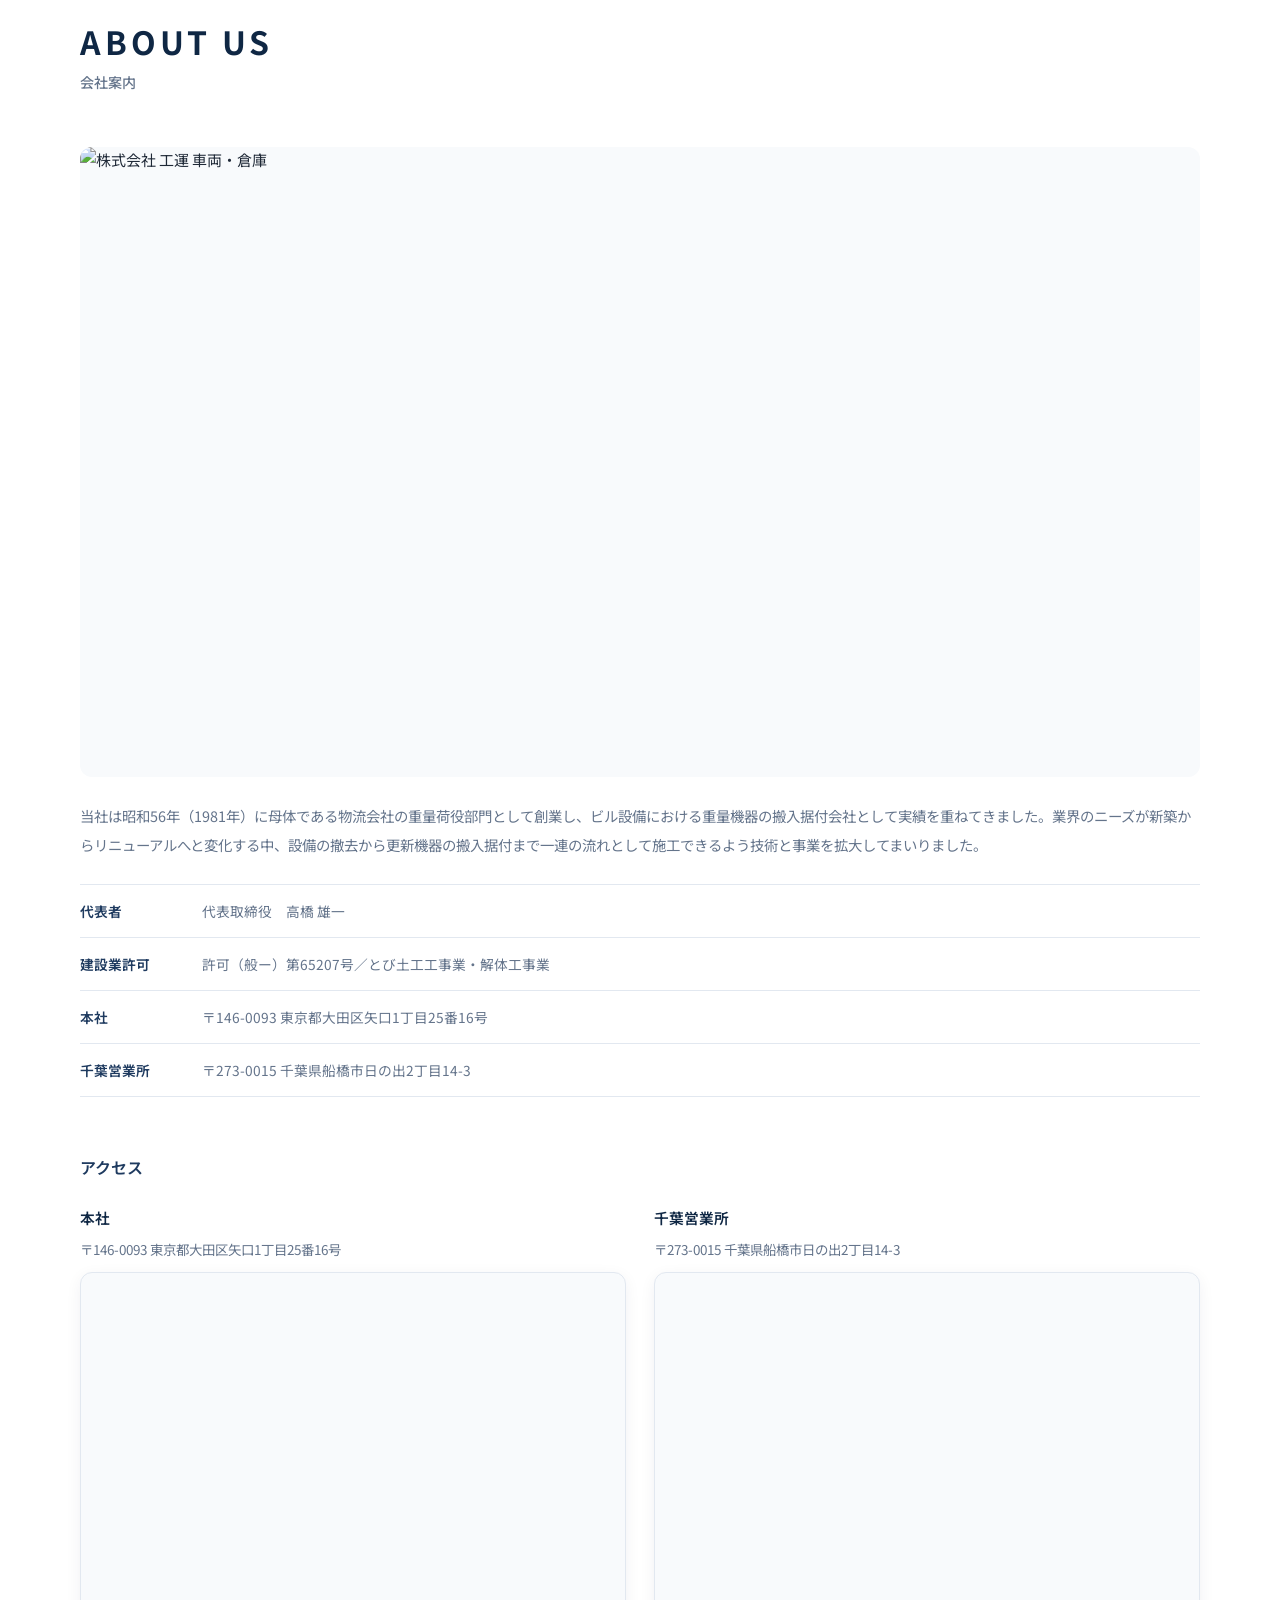
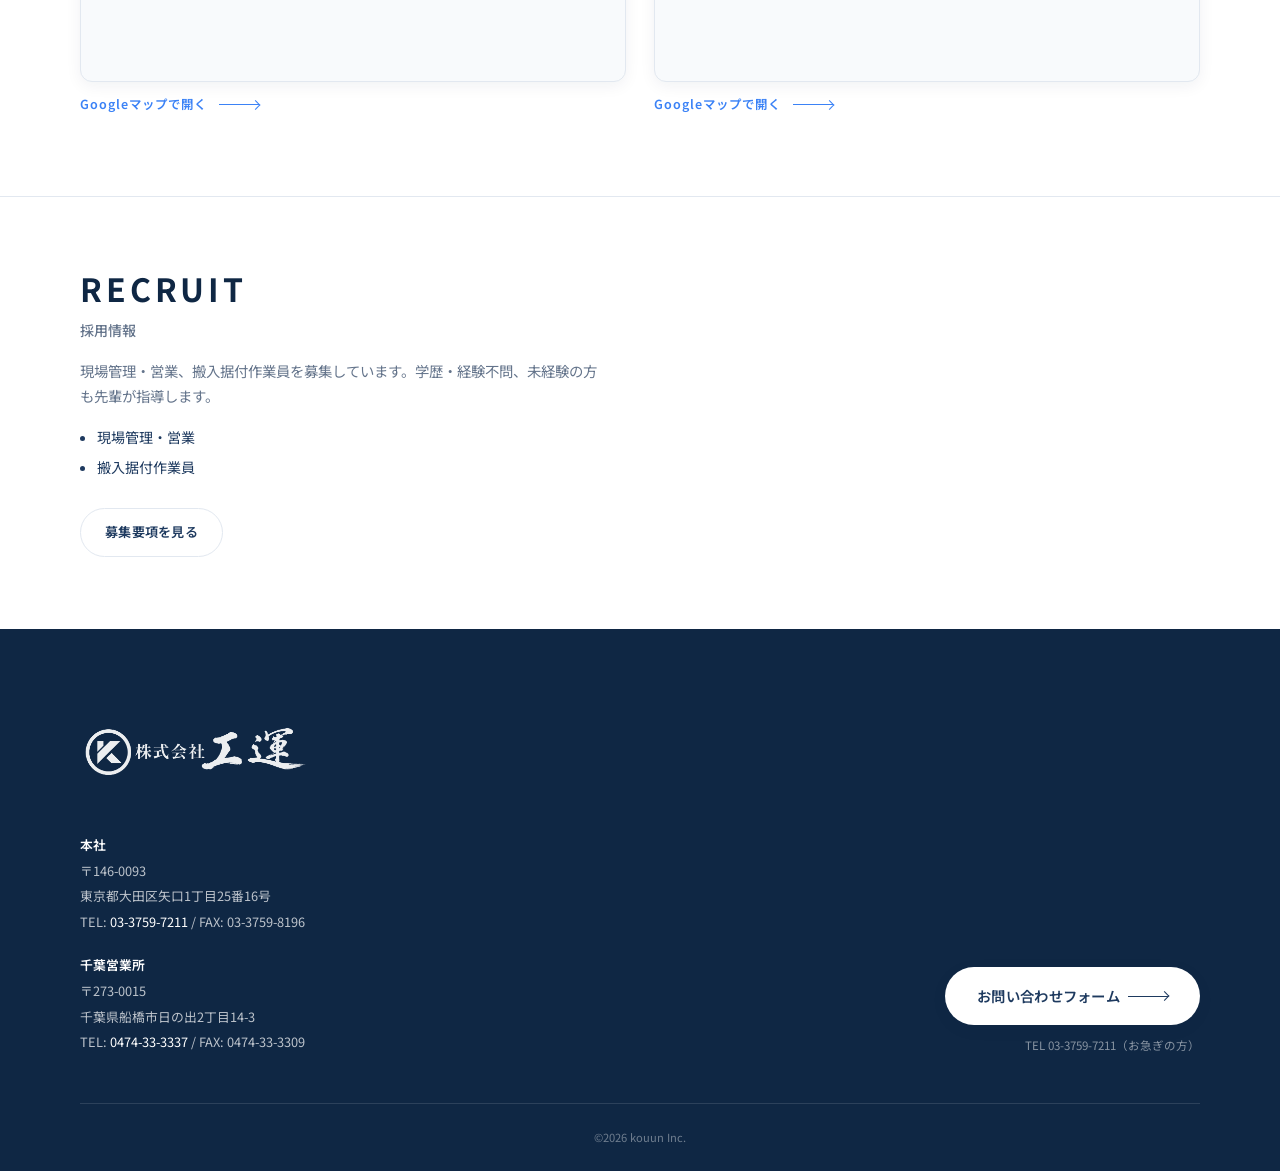
==== commit 1ee25b7b: "Remove foundation waterproof and rack design services from site" ====
--- a/index.html
+++ b/index.html
@@ -144,18 +144,6 @@
                 <p>老朽化や用途変更に伴う設備機器の解体・撤去工事に対応します。</p>
                 <a href="service/kaitai.html" class="text-link js-service-panel" data-service="service/kaitai.html">VIEW MORE<span class="arrow" aria-hidden="true"></span></a>
               </article>
-              <article class="service-more-item">
-                <p class="service-num">05</p>
-                <h3>基礎・防水工事</h3>
-                <p>設備機器用基礎の施工および、必要な場所での防水工事を行います。</p>
-                <a href="service/kiso.html" class="text-link js-service-panel" data-service="service/kiso.html">VIEW MORE<span class="arrow" aria-hidden="true"></span></a>
-              </article>
-              <article class="service-more-item">
-                <p class="service-num">06</p>
-                <h3>架台設計</h3>
-                <p>将来の搬出入を考慮した設備機器用架台の設計を行います。</p>
-                <a href="service/kadai.html" class="text-link js-service-panel" data-service="service/kadai.html">VIEW MORE<span class="arrow" aria-hidden="true"></span></a>
-              </article>
             </div>
           </div>
         </div>
@@ -209,7 +197,7 @@
                 </svg>
               </div>
               <h3>ワンストップ対応</h3>
-              <p>搬入据付から解体・足場・廃棄物処理、基礎・架台設計まで、一社でまとめてご依頼いただけます。</p>
+              <p>搬入据付から解体・足場・廃棄物処理まで、一社でまとめてご依頼いただけます。</p>
             </div>
           </div>
         </div>
--- a/css/style.css
+++ b/css/style.css
@@ -293,7 +293,7 @@
   object-fit: cover;
   opacity: 0;
   transform: scale(1.06);
-  filter: blur(10px) sepia(0.42) saturate(0.78) contrast(1.05) brightness(0.92);
+  filter: blur(10px) saturate(1.15) contrast(1.12) brightness(0.82) hue-rotate(-12deg);
   transition:
     opacity 1.8s ease,
     filter 1.8s ease,
@@ -304,19 +304,19 @@
 .hero-video.is-active {
   opacity: 1;
   transform: scale(1.02);
-  filter: blur(0) sepia(0.32) saturate(0.82) contrast(1.08) brightness(0.94);
+  filter: blur(0) saturate(1.35) contrast(1.2) brightness(0.76) hue-rotate(-18deg);
 }
 
 .hero-video.is-entering {
   opacity: 1;
   transform: scale(1.02);
-  filter: blur(0) sepia(0.32) saturate(0.82) contrast(1.08) brightness(0.94);
+  filter: blur(0) saturate(1.35) contrast(1.2) brightness(0.76) hue-rotate(-18deg);
 }
 
 .hero-video.is-leaving {
   opacity: 0;
   transform: scale(1.08);
-  filter: blur(12px) sepia(0.48) saturate(0.72) contrast(1.02) brightness(0.88);
+  filter: blur(12px) saturate(1.05) contrast(1.1) brightness(0.7) hue-rotate(-14deg);
 }
 
 .hero-bg-media.is-static .hero-video-stack {
@@ -330,14 +330,14 @@
   pointer-events: none;
   clip-path: polygon(56% 0, 100% 0, 100% 100%, 36% 100%);
   background:
-    radial-gradient(ellipse at 70% 40%, transparent 0%, rgba(62, 44, 24, 0.14) 72%),
+    radial-gradient(ellipse at 68% 38%, rgba(125, 211, 252, 0.28) 0%, rgba(15, 39, 68, 0.55) 68%),
     linear-gradient(
-      180deg,
-      rgba(255, 244, 228, 0.06) 0%,
-      rgba(120, 88, 48, 0.1) 55%,
-      rgba(255, 248, 236, 0.14) 100%
+      160deg,
+      rgba(56, 189, 248, 0.35) 0%,
+      rgba(30, 64, 175, 0.28) 42%,
+      rgba(15, 39, 68, 0.45) 100%
     );
-  mix-blend-mode: multiply;
+  mix-blend-mode: overlay;
 }
 
 @keyframes hero-slow-zoom {
@@ -544,8 +544,9 @@
 
 .service-more-grid {
   display: grid;
-  grid-template-columns: repeat(3, 1fr);
+  grid-template-columns: repeat(auto-fit, minmax(260px, 1fr));
   gap: 24px;
+  max-width: 400px;
   margin-top: 24px;
 }
 
@@ -1013,6 +1014,7 @@
   display: flex;
   flex-direction: column;
   align-items: flex-end;
+  align-self: end;
   gap: 10px;
 }
 
